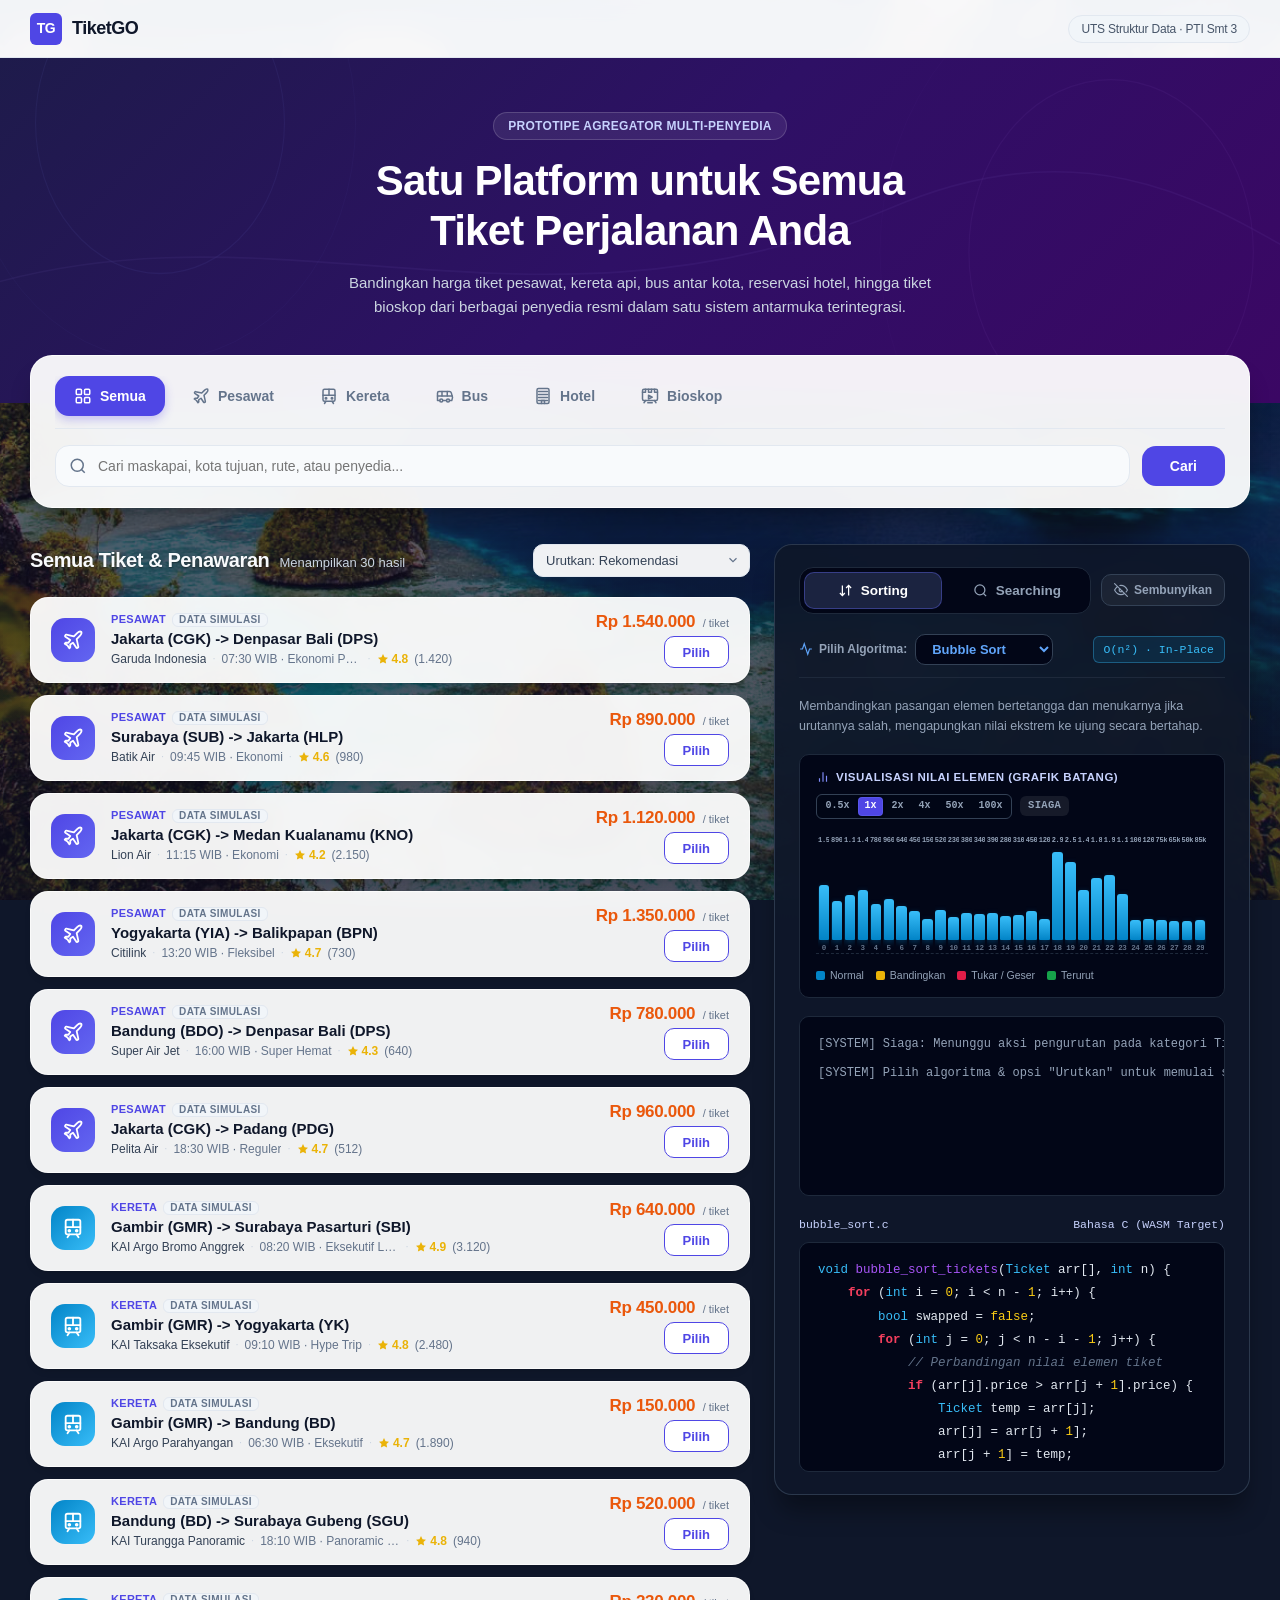
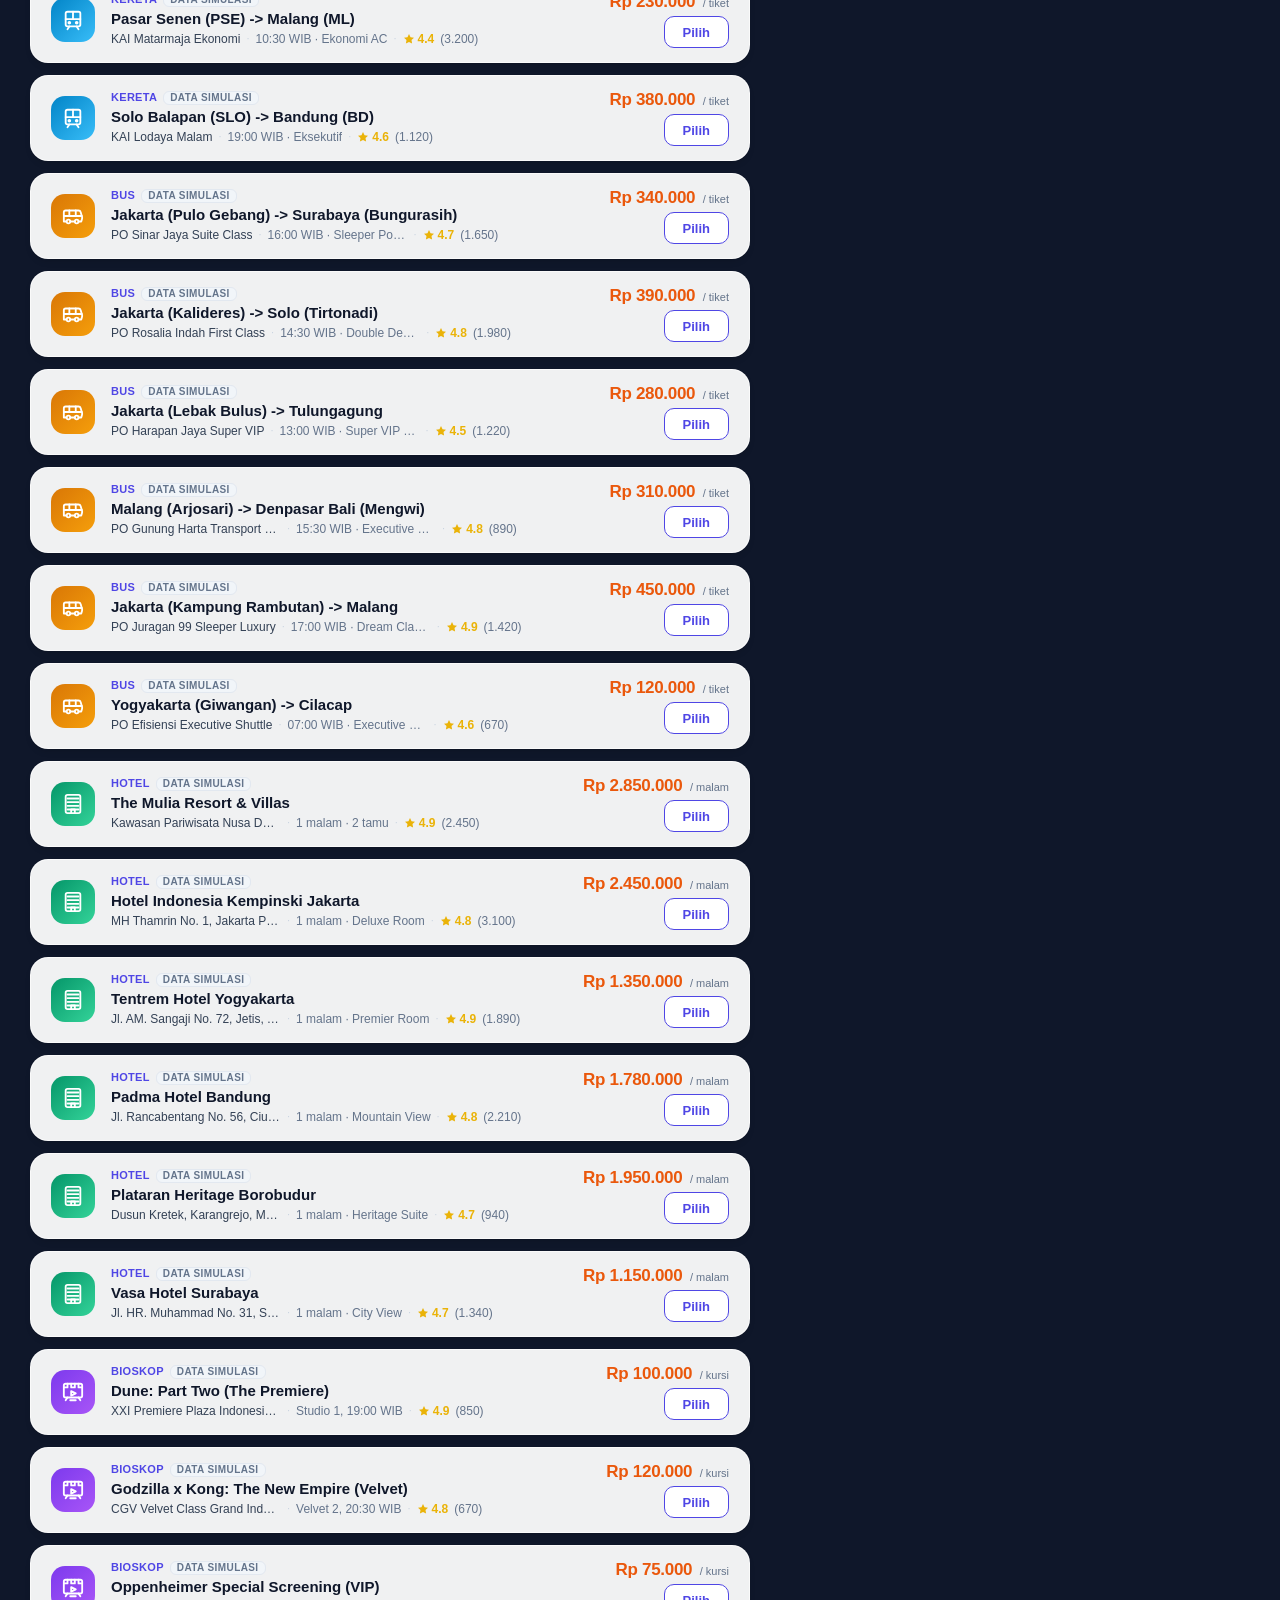
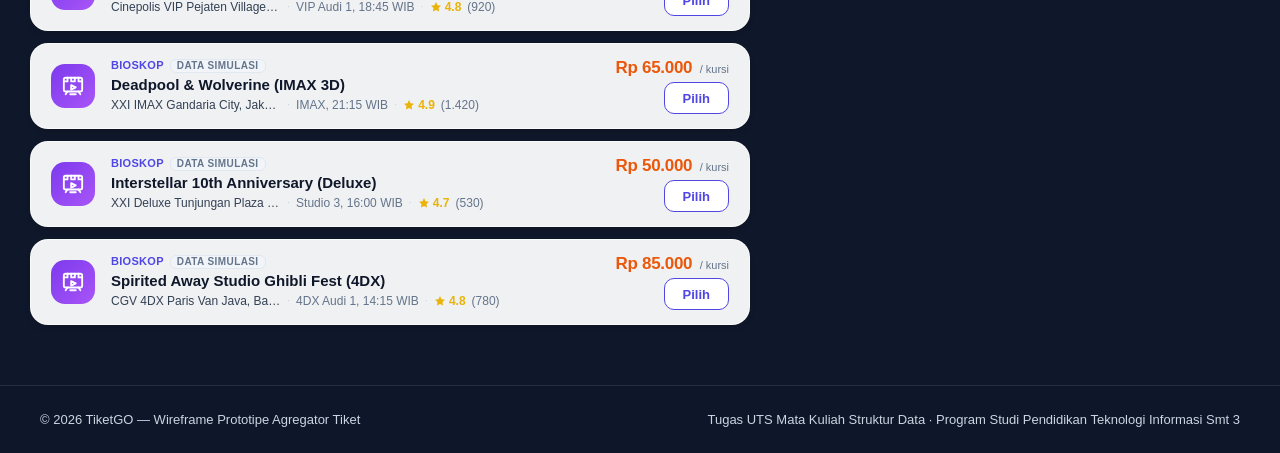
==== TiketGO_FINAL.html @ e66bf209 "TiketGO - UTS Struktur Data" ====
<!DOCTYPE html>
<html lang="id">
<head>
  <meta charset="UTF-8">
  <meta name="viewport" content="width=device-width, initial-scale=1.0">
  <title>TiketGO — Agregator Tiket & Visualisasi Algoritma</title>
  <meta name="description" content="Agregator tiket multi-penyedia (pesawat, kereta, bus, hotel, bioskop) dengan wireframe UI statis dan visualisasi algoritma sorting dan searching untuk UTS Struktur Data." />
  <meta property="og:title" content="TiketGO — Agregator Tiket & Visualisasi Algoritma" />
  <meta property="og:description" content="Agregator tiket multi-penyedia (pesawat, kereta, bus, hotel, bioskop) dengan wireframe UI statis dan visualisasi algoritma sorting dan searching untuk UTS Struktur Data." />
  <meta property="og:type" content="website" />
  <meta name="twitter:card" content="summary_large_image" />
  <style>
/* 
 * TiketGO — Wireframe UI Statis & Skeleton Proyek
 * UTS Struktur Data · PTI Smt 3
 */

:root {
  --primary-color: #4f46e5;
  --primary-hover: #4338ca;
  --primary-light: #eef2ff;
  --primary-subtle: #e0e7ff;
  --accent-price: #ea580c;
  --accent-price-hover: #c2410c;
  --dark-bg: #0f172a;
  --dark-card: #1e293b;
  --dark-tab-active: #1b2340;
  --text-main: #0f172a;
  --text-muted: #64748b;
  --text-light: #94a3b8;
  --bg-page: transparent;
  --card-bg: rgba(255, 255, 255, 0.94);
  --border-light: #e2e8f0;
  --border-subtle: #cbd5e1;
  --radius-sm: 6px;
  --radius-md: 10px;
  --radius-lg: 14px;
  --radius-xl: 18px;
  --radius-2xl: 22px;
  --shadow-sm: 0 1px 2px 0 rgba(0, 0, 0, 0.05);
  --shadow-card: 0 4px 6px -1px rgba(0, 0, 0, 0.07), 0 2px 4px -2px rgba(0, 0, 0, 0.05);
  --shadow-floating: 0 20px 25px -5px rgba(15, 23, 42, 0.12), 0 8px 10px -6px rgba(15, 23, 42, 0.08);
}

*, *::before, *::after {
  box-sizing: border-box;
  margin: 0;
  padding: 0;
}

body {
  font-family: -apple-system, BlinkMacSystemFont, "Segoe UI", Roboto, "Helvetica Neue", Arial, sans-serif;
  background-color: #0f172a;
  background-image: url('[data-uri]');
  background-size: cover;
  background-position: center center;
  background-attachment: fixed;
  background-repeat: no-repeat;
  color: var(--text-main);
  line-height: 1.5;
  -webkit-font-smoothing: antialiased;
  min-height: 100vh;
  position: relative;
}

/* =========================================
   LAPISAN OVERLAY GELAP TRANSARAN
   ========================================= */
.tgo-bg-overlay {
  position: fixed;
  inset: 0;
  z-index: 0;
  background: linear-gradient(180deg, rgba(15, 15, 35, 0.55), rgba(15, 15, 35, 0.75));
  pointer-events: none;
}

main {
  position: relative;
  z-index: 1;
}

/* =========================================
   1. NAVBAR TIPIS
   ========================================= */
.navbar {
  background-color: rgba(255, 255, 255, 0.95);
  backdrop-filter: blur(12px);
  border-bottom: 1px solid var(--border-light);
  position: sticky;
  top: 0;
  z-index: 50;
  height: 58px;
}

.navbar-container {
  max-width: 1260px;
  margin: 0 auto;
  padding: 0 20px;
  height: 100%;
  display: flex;
  align-items: center;
  justify-content: space-between;
}

.brand-link {
  display: flex;
  align-items: center;
  gap: 10px;
  text-decoration: none;
  color: var(--text-main);
}

.brand-logo {
  width: 32px;
  height: 32px;
  background: var(--primary-color);
  color: #ffffff;
  font-weight: 700;
  font-size: 14px;
  display: flex;
  align-items: center;
  justify-content: center;
  border-radius: var(--radius-sm);
  letter-spacing: -0.5px;
}

.brand-name {
  font-size: 18px;
  font-weight: 700;
  letter-spacing: -0.5px;
  color: #0f172a;
}

.nav-badge {
  font-size: 12px;
  font-weight: 500;
  color: #475569;
  background-color: #f1f5f9;
  border: 1px solid var(--border-light);
  padding: 4px 12px;
  border-radius: 9999px;
  letter-spacing: -0.2px;
}

/* =========================================
   2. HERO SECTION
   ========================================= */
.hero {
  position: relative;
  background: linear-gradient(135deg, #1e1b4b 0%, #2e1065 50%, #3b0764 100%);
  color: #ffffff;
  padding: 54px 20px 84px 20px;
  overflow: hidden;
  text-align: center;
}

.hero-decorations {
  position: absolute;
  top: 0;
  left: 0;
  width: 100%;
  height: 100%;
  pointer-events: none;
  opacity: 0.18;
}

.hero-content {
  position: relative;
  max-width: 820px;
  margin: 0 auto;
  z-index: 2;
}

.hero-pill-badge {
  display: inline-flex;
  align-items: center;
  gap: 6px;
  font-size: 12px;
  font-weight: 600;
  letter-spacing: 0.3px;
  color: #c7d2fe;
  background-color: rgba(255, 255, 255, 0.08);
  border: 1px solid rgba(255, 255, 255, 0.16);
  padding: 4px 14px;
  border-radius: 9999px;
  margin-bottom: 16px;
  text-transform: uppercase;
}

.hero-title {
  font-size: clamp(28px, 4.2vw, 42px);
  font-weight: 800;
  line-height: 1.2;
  letter-spacing: -0.8px;
  margin-bottom: 14px;
  text-wrap: balance;
}

.hero-subtitle {
  font-size: 15px;
  color: #cbd5e1;
  max-width: 620px;
  margin: 0 auto;
  line-height: 1.6;
}

/* =========================================
   3. KARTU PENCARIAN MELAYANG
   ========================================= */
.floating-search-wrapper {
  max-width: 1260px;
  margin: -48px auto 0 auto;
  padding: 0 20px;
  position: relative;
  z-index: 20;
}

.floating-search-card {
  background: var(--card-bg);
  backdrop-filter: blur(12px);
  -webkit-backdrop-filter: blur(12px);
  border: 1px solid rgba(255, 255, 255, 0.8);
  border-radius: var(--radius-2xl);
  box-shadow: 0 20px 25px -5px rgba(0, 0, 0, 0.25), 0 8px 10px -6px rgba(0, 0, 0, 0.15);
  padding: 20px 24px;
}

/* Tabs Kategori */
.category-tabs {
  display: flex;
  align-items: center;
  gap: 8px;
  overflow-x: auto;
  padding-bottom: 12px;
  border-bottom: 1px solid var(--border-light);
  scrollbar-width: thin;
}

.category-tab {
  display: inline-flex;
  align-items: center;
  gap: 8px;
  padding: 10px 18px;
  background: transparent;
  border: 1px solid transparent;
  border-radius: var(--radius-lg);
  font-size: 14px;
  font-weight: 600;
  color: var(--text-muted);
  cursor: pointer;
  transition: all 0.18s ease;
  white-space: nowrap;
  flex-shrink: 0;
}

.category-tab svg {
  width: 18px;
  height: 18px;
  stroke-width: 2;
  transition: stroke 0.18s ease;
}

.category-tab:hover {
  background-color: #f1f5f9;
  color: var(--text-main);
}

.category-tab.active {
  background-color: var(--primary-color);
  color: #ffffff;
  box-shadow: 0 4px 10px rgba(79, 70, 229, 0.28);
}

.category-tab.active svg {
  stroke: #ffffff;
}

/* Search Bar Input */
.search-form {
  display: flex;
  align-items: center;
  gap: 12px;
  margin-top: 16px;
}

.search-input-box {
  position: relative;
  flex: 1;
  display: flex;
  align-items: center;
}

.search-icon {
  position: absolute;
  left: 14px;
  width: 18px;
  height: 18px;
  color: var(--text-muted);
  pointer-events: none;
}

.search-input {
  width: 100%;
  padding: 12px 16px 12px 42px;
  font-size: 14px;
  border: 1px solid var(--border-light);
  border-radius: var(--radius-lg);
  background-color: #f8fafc;
  color: var(--text-main);
  transition: all 0.18s ease;
  font-family: inherit;
}

.search-input:focus {
  outline: none;
  background-color: #ffffff;
  border-color: var(--primary-color);
  box-shadow: 0 0 0 3px rgba(79, 70, 229, 0.12);
}

.btn-search {
  display: inline-flex;
  align-items: center;
  justify-content: center;
  gap: 8px;
  padding: 12px 28px;
  background-color: var(--primary-color);
  color: #ffffff;
  border: none;
  border-radius: var(--radius-lg);
  font-size: 14px;
  font-weight: 600;
  cursor: pointer;
  transition: background-color 0.18s ease, transform 0.1s ease;
  flex-shrink: 0;
  font-family: inherit;
}

.btn-search:hover {
  background-color: var(--primary-hover);
}

.btn-search:active {
  transform: translateY(1px);
}

/* Dropdown Saran Autocomplete */
.search-suggestions {
  position: absolute;
  top: calc(100% + 6px);
  left: 0;
  right: 0;
  background-color: #ffffff;
  border: 1px solid var(--border-light);
  border-radius: var(--radius-lg);
  box-shadow: 0 10px 25px -5px rgba(15, 23, 42, 0.15), 0 8px 10px -6px rgba(15, 23, 42, 0.08);
  z-index: 100;
  max-height: 280px;
  overflow-y: auto;
  overflow-x: hidden;
  padding: 6px;
  display: flex;
  flex-direction: column;
  gap: 2px;
}

.suggestion-item {
  display: flex;
  align-items: center;
  justify-content: space-between;
  gap: 10px;
  padding: 9px 12px;
  border-radius: var(--radius-md);
  font-size: 13.5px;
  color: var(--text-main);
  cursor: pointer;
  transition: background-color 0.15s ease;
  user-select: none;
}

.suggestion-item:hover,
.suggestion-item.active {
  background-color: #f1f5f9;
  color: var(--primary-color);
}

.suggestion-left {
  display: flex;
  align-items: center;
  gap: 8px;
  min-width: 0;
  flex: 1;
}

.suggestion-icon {
  width: 14px;
  height: 14px;
  color: var(--text-muted);
  flex-shrink: 0;
}

.suggestion-text {
  white-space: nowrap;
  overflow: hidden;
  text-overflow: ellipsis;
  font-weight: 500;
}

.suggestion-highlight {
  color: var(--primary-color);
  font-weight: 700;
}

.suggestion-tag {
  font-size: 10.5px;
  font-weight: 600;
  color: #64748b;
  background-color: #f8fafc;
  border: 1px solid var(--border-light);
  padding: 2px 7px;
  border-radius: 9999px;
  letter-spacing: 0.2px;
  flex-shrink: 0;
  text-transform: capitalize;
}

/* =========================================
   4. KONTEN UTAMA — GRID 2 KOLOM (60% / 40%)
   ========================================= */
.main-layout {
  max-width: 1260px;
  margin: 36px auto 60px auto;
  padding: 0 20px;
}

.content-grid {
  display: grid;
  grid-template-columns: calc(60% - 12px) calc(40% - 12px);
  gap: 24px;
  align-items: start;
  transition: all 0.25s cubic-bezier(0.16, 1, 0.3, 1);
  width: 100%;
}

.content-grid.visualizer-hidden {
  grid-template-columns: 100% !important;
}

.tickets-section {
  min-width: 0;
}

.algo-aside {
  transition: opacity 0.2s ease;
  min-width: 0;
}

.algo-aside.hidden {
  display: none !important;
}

/* -----------------------------------------
   KOLOM KIRI: DAFTAR TIKET
   ----------------------------------------- */
.tickets-section {
  display: flex;
  flex-direction: column;
  gap: 16px;
  min-width: 0;
}

.section-header {
  display: flex;
  align-items: center;
  justify-content: space-between;
  flex-wrap: wrap;
  gap: 12px;
  padding-bottom: 4px;
}

.section-title-wrap {
  display: flex;
  align-items: baseline;
  gap: 10px;
}

.section-title {
  font-size: 20px;
  font-weight: 700;
  color: #f8fafc;
  letter-spacing: -0.4px;
  text-shadow: 0 1px 2px rgba(0, 0, 0, 0.4);
}

.section-counter {
  font-size: 13px;
  color: #cbd5e1;
}

.section-header-actions {
  display: flex;
  align-items: center;
  gap: 10px;
}

.btn-show-visualizer {
  display: inline-flex;
  align-items: center;
  gap: 7px;
  padding: 8px 14px;
  background-color: rgba(255, 255, 255, 0.94);
  backdrop-filter: blur(8px);
  -webkit-backdrop-filter: blur(8px);
  border: 1px solid var(--border-light);
  border-radius: var(--radius-md);
  color: var(--primary-color);
  font-size: 13px;
  font-weight: 600;
  cursor: pointer;
  transition: all 0.18s ease;
  font-family: inherit;
  box-shadow: var(--shadow-sm);
  white-space: nowrap;
}

.btn-show-visualizer svg {
  width: 15px;
  height: 15px;
}

.btn-show-visualizer:hover {
  background-color: #ffffff;
  border-color: var(--primary-color);
}

/* Sort Dropdown Selector */
.sort-control {
  position: relative;
  display: inline-block;
}

.sort-select {
  appearance: none;
  -webkit-appearance: none;
  background-color: rgba(255, 255, 255, 0.94);
  backdrop-filter: blur(8px);
  -webkit-backdrop-filter: blur(8px);
  border: 1px solid var(--border-light);
  border-radius: var(--radius-md);
  padding: 8px 32px 8px 12px;
  font-size: 13px;
  font-weight: 500;
  color: #334155;
  cursor: pointer;
  font-family: inherit;
  transition: border-color 0.18s ease;
}

.sort-select:focus {
  outline: none;
  border-color: var(--primary-color);
}

.sort-arrow {
  position: absolute;
  right: 10px;
  top: 50%;
  transform: translateY(-50%);
  pointer-events: none;
  width: 14px;
  height: 14px;
  color: var(--text-muted);
}

/* Daftar Tiket Vertikal (Ketinggian Seragam Antar Kategori) */
.ticket-list {
  display: flex;
  flex-direction: column;
  gap: 12px;
}

.ticket-card {
  background-color: var(--card-bg);
  backdrop-filter: blur(8px);
  -webkit-backdrop-filter: blur(8px);
  border: 1px solid rgba(255, 255, 255, 0.7);
  border-radius: var(--radius-xl);
  padding: 14px 20px;
  display: flex;
  align-items: center;
  justify-content: space-between;
  gap: 16px;
  min-height: 86px;
  height: 86px;
  box-sizing: border-box;
  transition: all 0.2s cubic-bezier(0.16, 1, 0.3, 1);
  box-shadow: 0 4px 6px -1px rgba(0, 0, 0, 0.1), 0 2px 4px -2px rgba(0, 0, 0, 0.06);
}

.ticket-card:hover {
  background-color: rgba(255, 255, 255, 0.98);
  border-color: #cbd5e1;
  box-shadow: 0 10px 15px -3px rgba(0, 0, 0, 0.16), 0 4px 6px -4px rgba(0, 0, 0, 0.08);
  transform: translateY(-1px);
}

.ticket-left {
  display: flex;
  align-items: center;
  gap: 16px;
  flex: 1;
  min-width: 0;
}

/* Chip Ikon Gradasi */
.ticket-icon-chip {
  width: 44px;
  height: 44px;
  border-radius: var(--radius-lg);
  display: flex;
  align-items: center;
  justify-content: center;
  flex-shrink: 0;
  color: #ffffff;
}

.chip-semua {
  background: linear-gradient(135deg, #4f46e5, #7c3aed);
}
.chip-pesawat {
  background: linear-gradient(135deg, #4f46e5, #6366f1);
}
.chip-kereta {
  background: linear-gradient(135deg, #0284c7, #38bdf8);
}
.chip-bus {
  background: linear-gradient(135deg, #d97706, #f59e0b);
}
.chip-hotel {
  background: linear-gradient(135deg, #059669, #34d399);
}
.chip-bioskop {
  background: linear-gradient(135deg, #7c3aed, #a855f7);
}

.ticket-icon-chip svg {
  width: 22px;
  height: 22px;
  stroke: #ffffff;
}

.ticket-info {
  display: flex;
  flex-direction: column;
  justify-content: center;
  gap: 3px;
  min-width: 0;
  flex: 1;
}

.ticket-badges {
  display: flex;
  align-items: center;
  gap: 6px;
  line-height: 1;
}

.badge-cat {
  font-size: 11px;
  font-weight: 600;
  text-transform: uppercase;
  color: var(--primary-color);
  letter-spacing: 0.3px;
}

.badge-simulasi {
  font-size: 10px;
  font-weight: 600;
  background-color: #f1f5f9;
  color: #64748b;
  border: 1px solid var(--border-light);
  padding: 1px 6px;
  border-radius: var(--radius-sm);
  letter-spacing: 0.4px;
}

.ticket-title {
  font-size: 15px;
  font-weight: 700;
  color: #0f172a;
  white-space: nowrap;
  overflow: hidden;
  text-overflow: ellipsis;
  line-height: 1.25;
}

.ticket-meta {
  display: flex;
  align-items: center;
  gap: 6px;
  font-size: 12px;
  color: var(--text-muted);
  white-space: nowrap;
  overflow: hidden;
  text-overflow: ellipsis;
  line-height: 1.25;
}

.ticket-provider-name {
  font-weight: 500;
  color: #334155;
  white-space: nowrap;
  overflow: hidden;
  text-overflow: ellipsis;
  max-width: 170px;
}

.ticket-extra-info {
  color: #64748b;
  white-space: nowrap;
  overflow: hidden;
  text-overflow: ellipsis;
  max-width: 140px;
}

.meta-separator {
  color: #cbd5e1;
  font-size: 11px;
  user-select: none;
}

.rating-badge {
  display: inline-flex;
  align-items: center;
  gap: 3px;
  color: #eab308;
  font-weight: 600;
}

.rating-badge svg {
  width: 12px;
  height: 12px;
  fill: #eab308;
}

.ticket-right {
  display: flex;
  flex-direction: column;
  align-items: flex-end;
  justify-content: center;
  gap: 5px;
  flex-shrink: 0;
  min-width: 135px;
}

.ticket-price-wrap {
  text-align: right;
  line-height: 1.15;
}

.ticket-price {
  font-size: 17px;
  font-weight: 800;
  color: var(--accent-price);
  letter-spacing: -0.3px;
  font-variant-numeric: tabular-nums;
}

.ticket-unit {
  font-size: 11px;
  color: var(--text-muted);
  margin-left: 3px;
}

.btn-select {
  padding: 6px 18px;
  background-color: #ffffff;
  color: var(--primary-color);
  border: 1.5px solid var(--primary-color);
  border-radius: var(--radius-md);
  font-size: 13px;
  font-weight: 600;
  cursor: pointer;
  transition: all 0.15s ease;
  font-family: inherit;
  height: 32px;
  display: inline-flex;
  align-items: center;
  justify-content: center;
  white-space: nowrap;
}

.btn-select:hover {
  background-color: var(--primary-color);
  color: #ffffff;
}

/* Empty State */
.empty-state {
  background: rgba(255, 255, 255, 0.94);
  backdrop-filter: blur(8px);
  -webkit-backdrop-filter: blur(8px);
  border: 1px dashed var(--border-subtle);
  border-radius: var(--radius-xl);
  padding: 42px 20px;
  text-align: center;
  color: var(--text-muted);
}

.empty-state-icon {
  width: 40px;
  height: 40px;
  margin: 0 auto 12px auto;
  color: #94a3b8;
}

.empty-state-text {
  font-size: 14px;
  margin-bottom: 12px;
}

.btn-reset-filter {
  padding: 6px 16px;
  background-color: var(--primary-light);
  color: var(--primary-color);
  border: none;
  border-radius: var(--radius-md);
  font-size: 13px;
  font-weight: 600;
  cursor: pointer;
}

/* -----------------------------------------
   KOLOM KANAN: VISUALISASI ALGORITMA (45%)
   ----------------------------------------- */
.algo-card {
  background-color: rgba(15, 23, 42, 0.92);
  backdrop-filter: blur(12px);
  -webkit-backdrop-filter: blur(12px);
  border: 1px solid rgba(51, 65, 85, 0.8);
  border-radius: var(--radius-xl);
  padding: 22px 24px;
  color: #f8fafc;
  box-shadow: 0 20px 25px -5px rgba(0, 0, 0, 0.35);
  position: sticky;
  top: 76px;
}

/* Top Bar: Tabs + Tombol Sembunyikan */
.algo-top-bar {
  display: flex;
  align-items: center;
  gap: 10px;
  margin-bottom: 20px;
}

.algo-tabs {
  flex: 1;
  display: flex;
  gap: 6px;
  background-color: #020617;
  padding: 4px;
  border-radius: var(--radius-lg);
  border: 1px solid #1e293b;
  margin-bottom: 0;
}

.btn-hide-visualizer {
  display: inline-flex;
  align-items: center;
  gap: 6px;
  padding: 8px 12px;
  background: rgba(255, 255, 255, 0.05);
  border: 1px solid #334155;
  border-radius: var(--radius-md);
  color: #94a3b8;
  font-size: 12px;
  font-weight: 600;
  cursor: pointer;
  transition: all 0.18s ease;
  font-family: inherit;
  white-space: nowrap;
  flex-shrink: 0;
}

.btn-hide-visualizer svg {
  width: 14px;
  height: 14px;
}

.btn-hide-visualizer:hover {
  background: rgba(255, 255, 255, 0.1);
  color: #f8fafc;
  border-color: #475569;
}

.algo-tab {
  flex: 1;
  padding: 10px 14px;
  background: transparent;
  border: 1px solid transparent;
  border-radius: var(--radius-md);
  color: #94a3b8;
  font-size: 13.5px;
  font-weight: 600;
  cursor: pointer;
  transition: all 0.18s ease;
  font-family: inherit;
  display: inline-flex;
  align-items: center;
  justify-content: center;
  gap: 8px;
}

.algo-tab svg {
  width: 15px;
  height: 15px;
}

.algo-tab:hover {
  color: #f8fafc;
}

.algo-tab.active {
  background-color: var(--dark-tab-active);
  color: #ffffff;
  border-color: rgba(99, 102, 241, 0.4);
}

/* Panel Content Container */
.algo-panel {
  display: none;
  flex-direction: column;
  gap: 18px;
}

.algo-panel.active {
  display: flex;
}

.algo-meta-header {
  display: flex;
  align-items: center;
  justify-content: space-between;
  flex-wrap: wrap;
  gap: 10px;
  padding-bottom: 12px;
  border-bottom: 1px solid #1e293b;
  min-height: 42px;
}

.algo-select-group {
  display: inline-flex;
  align-items: center;
  gap: 8px;
  flex-wrap: wrap;
}

.algo-select-label {
  font-size: 12px;
  font-weight: 600;
  color: #94a3b8;
  display: inline-flex;
  align-items: center;
  gap: 6px;
  user-select: none;
}

.algo-select-label svg {
  color: #60a5fa;
}

.algo-select {
  background-color: #020617;
  color: #60a5fa;
  border: 1.5px solid #334155;
  border-radius: var(--radius-md);
  padding: 6px 12px;
  font-size: 13px;
  font-weight: 700;
  font-family: inherit;
  cursor: pointer;
  transition: all 0.18s ease;
  outline: none;
}

.algo-select:hover {
  border-color: #60a5fa;
  background-color: #0f172a;
}

.algo-select:focus {
  border-color: #60a5fa;
  box-shadow: 0 0 0 3px rgba(96, 165, 250, 0.25);
}

.algo-name-badge {
  display: inline-flex;
  align-items: center;
  gap: 8px;
  font-size: 14.5px;
  font-weight: 700;
  color: #60a5fa;
  white-space: nowrap;
}

.algo-complexity {
  font-size: 11.5px;
  font-family: ui-monospace, SFMono-Regular, Menlo, Monaco, Consolas, "Liberation Mono", monospace;
  color: #38bdf8;
  background: rgba(14, 165, 233, 0.12);
  padding: 4px 10px;
  border-radius: var(--radius-sm);
  border: 1px solid rgba(56, 189, 248, 0.35);
  white-space: nowrap;
}

.algo-desc {
  font-size: 12.5px;
  color: #94a3b8;
  line-height: 1.6;
  min-height: 38px;
}

/* ============================================================================
   KOTAK VISUALISASI GRAFIK BATANG DINAMIS
   ============================================================================ */
.algo-chart-card {
  background-color: #020617;
  border: 1px solid #1e293b;
  border-radius: var(--radius-md);
  padding: 14px 16px;
  display: flex;
  flex-direction: column;
  gap: 10px;
  position: relative;
  overflow: hidden;
}

.chart-header {
  display: flex;
  align-items: center;
  justify-content: space-between;
  gap: 8px;
  flex-wrap: wrap;
}

.chart-title-wrap {
  display: inline-flex;
  align-items: center;
  gap: 6px;
  font-size: 11.5px;
  font-weight: 700;
  color: #c7d2fe;
  text-transform: uppercase;
  letter-spacing: 0.5px;
}

.chart-title-wrap svg {
  color: #818cf8;
}

.chart-header-actions {
  display: inline-flex;
  align-items: center;
  gap: 8px;
  flex-shrink: 0;
}

/* Kontrol Kecepatan Animasi (0.5x, 1x, 2x, 4x, 50x, 100x) */
.speed-control-group {
  display: inline-flex;
  align-items: center;
  flex-wrap: nowrap;
  gap: 2px;
  background: rgba(2, 6, 23, 0.85);
  border: 1px solid #334155;
  border-radius: var(--radius-sm);
  padding: 2px;
}

.btn-speed {
  background: transparent;
  border: 1px solid transparent;
  border-radius: 4px;
  color: #94a3b8;
  font-size: 10px;
  font-weight: 700;
  font-family: ui-monospace, SFMono-Regular, Menlo, Monaco, Consolas, monospace;
  padding: 2px 5.5px;
  cursor: pointer;
  line-height: 1.25;
  transition: all 0.15s ease;
  user-select: none;
}

.btn-speed:hover {
  color: #f8fafc;
  background: rgba(255, 255, 255, 0.08);
}

.btn-speed.active {
  background: var(--primary-color);
  color: #ffffff;
  border-color: rgba(99, 102, 241, 0.5);
  box-shadow: 0 1px 3px rgba(0, 0, 0, 0.35);
}

.chart-status-badge {
  font-size: 10.5px;
  font-weight: 700;
  padding: 2px 8px;
  border-radius: var(--radius-sm);
  background: rgba(255, 255, 255, 0.08);
  color: #94a3b8;
  letter-spacing: 0.3px;
  text-transform: uppercase;
  font-family: ui-monospace, monospace;
}

.chart-status-badge.active {
  background: rgba(245, 158, 11, 0.2);
  color: #facc15;
  border: 1px solid rgba(245, 158, 11, 0.4);
}

.chart-status-badge.done {
  background: rgba(74, 222, 128, 0.2);
  color: #4ade80;
  border: 1px solid rgba(74, 222, 128, 0.4);
}

/* Container Grafik Batang: Bebas Scroll Horizontal, Pas 1 Layar */
.chart-bars-container {
  height: 125px;
  width: 100%;
  display: flex;
  align-items: flex-end;
  justify-content: stretch;
  gap: 3px;
  padding: 8px 2px 0 2px;
  border-bottom: 1px dashed #1e293b;
  overflow: hidden !important;
  overflow-x: hidden !important;
  overflow-y: hidden !important;
  box-sizing: border-box;
}

.chart-bar-item {
  flex: 1 1 0;
  min-width: 0 !important;
  width: 0;
  max-width: none;
  height: 100%;
  display: flex;
  flex-direction: column;
  align-items: center;
  justify-content: flex-end;
  gap: 3px;
  position: relative;
  overflow: hidden;
}

.chart-bar-val {
  font-size: 9px;
  font-weight: 700;
  color: #94a3b8;
  white-space: nowrap;
  font-variant-numeric: tabular-nums;
  font-family: ui-monospace, monospace;
  line-height: 1;
  text-align: center;
  max-width: 100%;
  overflow: hidden;
  text-overflow: clip;
  transition: color 0.18s ease;
}

.chart-bar-track {
  width: 100%;
  flex: 1;
  display: flex;
  align-items: flex-end;
  justify-content: center;
  min-width: 0;
}

.chart-bar-fill {
  width: 86%;
  min-width: 2px;
  min-height: 14px;
  border-radius: 3px 3px 1px 1px;
  background: linear-gradient(180deg, #38bdf8, #0284c7);
  box-shadow: 0 2px 6px rgba(2, 132, 199, 0.4);
  transition: height 0.22s cubic-bezier(0.4, 0, 0.2, 1),
              background 0.18s ease,
              box-shadow 0.18s ease,
              transform 0.18s ease,
              opacity 0.18s ease;
}

.chart-bar-idx {
  font-size: 9.5px;
  font-weight: 600;
  color: #64748b;
  font-family: ui-monospace, monospace;
  line-height: 1;
  margin-top: 2px;
  text-align: center;
  max-width: 100%;
  overflow: hidden;
  text-overflow: clip;
}

/* Kerapatan Otomatis saat Jumlah Data Banyak */
.chart-bars-container.dense-bars {
  gap: 2px;
}
.chart-bars-container.dense-bars .chart-bar-val {
  font-size: 8px;
}
.chart-bars-container.dense-bars .chart-bar-idx {
  font-size: 8px;
}

.chart-bars-container.ultra-dense-bars {
  gap: 1.5px;
}
.chart-bars-container.ultra-dense-bars .chart-bar-fill {
  width: 90%;
}
.chart-bars-container.ultra-dense-bars .chart-bar-val {
  font-size: 7px;
  letter-spacing: -0.3px;
}
.chart-bars-container.ultra-dense-bars .chart-bar-idx {
  font-size: 7.5px;
  letter-spacing: -0.3px;
}

/* Status Batang Animasi */
.chart-bar-fill.bar-default {
  background: linear-gradient(180deg, #38bdf8, #0284c7);
  box-shadow: 0 2px 6px rgba(2, 132, 199, 0.4);
}

.chart-bar-fill.bar-comparing,
.chart-bar-fill.bar-checking {
  background: linear-gradient(180deg, #fde047, #eab308) !important;
  box-shadow: 0 0 12px rgba(234, 179, 8, 0.8) !important;
  transform: translateY(-4px) scale(1.06);
}

.chart-bar-item:has(.bar-comparing) .chart-bar-val,
.chart-bar-item:has(.bar-checking) .chart-bar-val {
  color: #facc15;
}

.chart-bar-fill.bar-swapping {
  background: linear-gradient(180deg, #fb7185, #e11d48) !important;
  box-shadow: 0 0 14px rgba(225, 29, 72, 0.85) !important;
  transform: translateY(-5px) scale(1.08);
}

.chart-bar-item:has(.bar-swapping) .chart-bar-val {
  color: #f87171;
}

.chart-bar-fill.bar-pivot {
  background: linear-gradient(180deg, #c084fc, #7c3aed) !important;
  box-shadow: 0 0 12px rgba(124, 58, 237, 0.8) !important;
  transform: translateY(-4px) scale(1.06);
}

.chart-bar-item:has(.bar-pivot) .chart-bar-val {
  color: #c084fc;
}

.chart-bar-fill.bar-sorted,
.chart-bar-fill.bar-found {
  background: linear-gradient(180deg, #4ade80, #16a34a) !important;
  box-shadow: 0 0 12px rgba(34, 197, 94, 0.8) !important;
  transform: translateY(-2px);
}

.chart-bar-item:has(.bar-sorted) .chart-bar-val,
.chart-bar-item:has(.bar-found) .chart-bar-val {
  color: #4ade80;
}

.chart-bar-fill.bar-skipped,
.chart-bar-fill.bar-inactive {
  background: #334155 !important;
  box-shadow: none !important;
  opacity: 0.35 !important;
  transform: scale(0.95);
}

.chart-legend {
  display: flex;
  align-items: center;
  justify-content: flex-start;
  gap: 12px;
  flex-wrap: wrap;
  padding-top: 4px;
}

.legend-item {
  display: inline-flex;
  align-items: center;
  gap: 5px;
  font-size: 10.5px;
  color: #94a3b8;
  font-weight: 500;
}

.legend-color {
  width: 9px;
  height: 9px;
  border-radius: 2px;
  display: inline-block;
}

.legend-color.legend-default {
  background: #0284c7;
}

.legend-color.legend-compare {
  background: #eab308;
}

.legend-color.legend-swap {
  background: #e11d48;
}

.legend-color.legend-sorted {
  background: #16a34a;
}

.legend-color.legend-checking {
  background: #eab308;
}

.legend-color.legend-found {
  background: #16a34a;
}

.legend-color.legend-skipped {
  background: #475569;
}

/* Console Log Box (Tinggi Tetap & Non-Collapsible) */
.console-box {
  background-color: #020617;
  border: 1px solid #1e293b;
  border-radius: var(--radius-md);
  padding: 16px 18px;
  font-family: ui-monospace, SFMono-Regular, Menlo, Monaco, Consolas, "Liberation Mono", "Courier New", monospace;
  font-size: 12px;
  line-height: 1.95;
  height: 180px;
  flex-shrink: 0;
  overflow-y: auto;
  overflow-x: auto;
  scrollbar-width: thin;
  scrollbar-color: #334155 #020617;
  scroll-behavior: smooth;
}

.log-line {
  margin-bottom: 5px;
  white-space: nowrap;
  animation: logFadeIn 0.18s ease-out;
}

@keyframes logFadeIn {
  from { opacity: 0; transform: translateY(3px); }
  to { opacity: 1; transform: translateY(0); }
}

.log-system {
  color: #94a3b8;
}

.log-compare {
  color: #facc15;
}

.log-swap {
  color: #f87171;
}

.log-success {
  color: #4ade80;
  font-weight: 600;
}

.log-check {
  color: #38bdf8;
}

.log-found {
  color: #4ade80;
  font-weight: 600;
}

/* Code Snippet Box (Tinggi Tetap & Non-Collapsible) */
.code-container {
  display: flex;
  flex-direction: column;
  gap: 8px;
}

.code-header {
  display: flex;
  align-items: center;
  justify-content: space-between;
  flex-wrap: wrap;
  gap: 8px;
  font-size: 11.5px;
  color: #94a3b8;
  min-height: 20px;
}

.code-header span {
  font-family: ui-monospace, SFMono-Regular, Menlo, Monaco, Consolas, "Liberation Mono", monospace;
  color: #c7d2fe;
}

.code-box {
  background-color: #020617;
  border: 1px solid #1e293b;
  border-radius: var(--radius-md);
  padding: 16px 18px;
  font-family: ui-monospace, SFMono-Regular, Menlo, Monaco, Consolas, "Liberation Mono", "Courier New", monospace;
  font-size: 12.5px;
  line-height: 1.85;
  color: #e2e8f0;
  height: 230px;
  flex-shrink: 0;
  overflow-y: auto;
  overflow-x: auto;
  scrollbar-width: thin;
  scrollbar-color: #334155 #020617;
}

.code-box pre {
  margin: 0;
  font-family: inherit;
  white-space: pre !important;
  word-break: normal !important;
  word-wrap: normal !important;
}

.code-box code {
  font-family: inherit;
  white-space: pre !important;
  word-break: normal !important;
  word-wrap: normal !important;
}

/* Custom Scrollbar Rapi & Halus untuk console-box dan code-box */
.console-box::-webkit-scrollbar,
.code-box::-webkit-scrollbar {
  width: 6px;
  height: 6px;
}

.console-box::-webkit-scrollbar-track,
.code-box::-webkit-scrollbar-track {
  background: #020617;
  border-radius: 4px;
}

.console-box::-webkit-scrollbar-thumb,
.code-box::-webkit-scrollbar-thumb {
  background: #334155;
  border-radius: 4px;
}

.console-box::-webkit-scrollbar-thumb:hover,
.code-box::-webkit-scrollbar-thumb:hover {
  background: #475569;
}

.c-kw { color: #f43f5e; font-weight: 600; }
.c-type { color: #38bdf8; }
.c-fn { color: #a855f7; }
.c-comment { color: #64748b; font-style: italic; }
.c-op { color: #facc15; }
.c-str { color: #4ade80; }

/* =========================================
   FOOTER
   ========================================= */
.footer {
  margin-top: 60px;
  border-top: 1px solid rgba(255, 255, 255, 0.1);
  background-color: rgba(15, 23, 42, 0.85);
  backdrop-filter: blur(12px);
  -webkit-backdrop-filter: blur(12px);
  padding: 24px 20px;
  text-align: center;
  font-size: 13px;
  color: #cbd5e1;
  position: relative;
  z-index: 1;
}

.footer-inner {
  max-width: 1200px;
  margin: 0 auto;
  display: flex;
  align-items: center;
  justify-content: space-between;
  flex-wrap: wrap;
  gap: 12px;
}

/* =========================================
   RESPONSIVE DESIGN
   ========================================= */
@media (max-width: 520px) {
  .content-grid {
    grid-template-columns: 1fr;
  }
  
  .algo-card {
    position: static;
  }
  
  .floating-search-wrapper {
    margin-top: -36px;
  }
}

@media (max-width: 640px) {
  .hero-title {
    font-size: 24px;
  }
  
  .floating-search-card {
    padding: 16px;
  }
  
  .search-form {
    flex-direction: column;
    align-items: stretch;
  }
  
  .btn-search {
    width: 100%;
  }
  
  .ticket-card {
    flex-direction: column;
    align-items: flex-start;
  }
  
  .ticket-left {
    width: 100%;
  }
  
  .ticket-right {
    width: 100%;
    flex-direction: row;
    justify-content: space-between;
    align-items: center;
    padding-top: 12px;
    border-top: 1px solid #f1f5f9;
  }
  
  .ticket-price-wrap {
    text-align: left;
  }
  
  .footer-inner {
    flex-direction: column;
    text-align: center;
    justify-content: center;
  }
}

</style>
</head>
<body>
  <!-- Lapisan Overlay Gelap Transparan di Atas Background Gambar -->
  <div class="tgo-bg-overlay"></div>

  <!-- ========================================================
       1. NAVBAR TIPIS
       ======================================================== -->
  <header class="navbar">
    <div class="navbar-container">
      <a href="#" class="brand-link" aria-label="TiketGO Beranda">
        <span class="brand-logo">TG</span>
        <span class="brand-name">TiketGO</span>
      </a>
      <span class="nav-badge">UTS Struktur Data · PTI Smt 3</span>
    </div>
  </header>

  <main>
    <!-- ========================================================
         2. HERO SECTION
         ======================================================== -->
    <section class="hero" aria-labelledby="hero-title">
      <!-- Elemen Dekoratif SVG Samar -->
      <svg class="hero-decorations" xmlns="http://www.w3.org/2000/svg" viewBox="0 0 1440 320" preserveAspectRatio="none">
        <circle cx="180" cy="60" r="140" fill="none" stroke="#818cf8" stroke-width="1.2" opacity="0.4" />
        <circle cx="180" cy="60" r="220" fill="none" stroke="#818cf8" stroke-width="0.8" opacity="0.25" />
        <path d="M-50,220 C300,120 600,280 1000,140 C1250,50 1400,160 1500,200" fill="none" stroke="#a78bfa" stroke-width="1.5" opacity="0.35" />
        <circle cx="1250" cy="180" r="160" fill="none" stroke="#c084fc" stroke-width="1.2" opacity="0.3" />
        <circle cx="1250" cy="180" r="260" fill="none" stroke="#c084fc" stroke-width="0.8" opacity="0.15" />
      </svg>

      <div class="hero-content">
        <span class="hero-pill-badge">Prototipe Agregator Multi-Penyedia</span>
        <h1 id="hero-title" class="hero-title">Satu Platform untuk Semua Tiket Perjalanan Anda</h1>
        <p class="hero-subtitle">
          Bandingkan harga tiket pesawat, kereta api, bus antar kota, reservasi hotel, hingga tiket bioskop dari berbagai penyedia resmi dalam satu sistem antarmuka terintegrasi.
        </p>
      </div>
    </section>

    <!-- ========================================================
         3. KARTU PENCARIAN MELAYANG
         ======================================================== -->
    <section class="floating-search-wrapper" aria-label="Pencarian Tiket">
      <div class="floating-search-card">
        <!-- Baris Tab Kategori (Semua, Pesawat, Kereta, Bus, Hotel, Bioskop) -->
        <div class="category-tabs" role="tablist" aria-label="Kategori Tiket">
          <button type="button" class="category-tab active" role="tab" aria-selected="true" data-category="semua">
            <svg viewBox="0 0 24 24" fill="none" stroke="currentColor" stroke-width="2" stroke-linecap="round" stroke-linejoin="round">
              <rect width="7" height="7" x="3" y="3" rx="1.5" />
              <rect width="7" height="7" x="14" y="3" rx="1.5" />
              <rect width="7" height="7" x="14" y="14" rx="1.5" />
              <rect width="7" height="7" x="3" y="14" rx="1.5" />
            </svg>
            <span>Semua</span>
          </button>

          <button type="button" class="category-tab" role="tab" aria-selected="false" data-category="pesawat">
            <svg viewBox="0 0 24 24" fill="none" stroke="currentColor" stroke-linecap="round" stroke-linejoin="round">
              <path d="M17.8 19.2 16 11l3.5-3.5C21 6 21.5 4 21 3c-1-.5-3 0-4.5 1.5L13 8 4.8 6.2c-.5-.1-.9.1-1.1.5l-.3.5c-.2.5-.1 1 .3 1.3L9 12l-2 3H4l-1 1 3 2 2 3 1-1v-3l3-2 3.5 5.3c.3.4.8.5 1.3.3l.5-.3c.4-.2.6-.6.5-1.1z"/>
            </svg>
            <span>Pesawat</span>
          </button>
          
          <button type="button" class="category-tab" role="tab" aria-selected="false" data-category="kereta">
            <svg viewBox="0 0 24 24" fill="none" stroke="currentColor" stroke-linecap="round" stroke-linejoin="round">
              <rect width="16" height="16" x="4" y="3" rx="2"/>
              <path d="M4 11h16"/><path d="M12 3v8"/><path d="m8 19-2 3"/><path d="m18 22-2-3"/><circle cx="8" cy="15" r="1"/><circle cx="16" cy="15" r="1"/>
            </svg>
            <span>Kereta</span>
          </button>
          
          <button type="button" class="category-tab" role="tab" aria-selected="false" data-category="bus">
            <svg viewBox="0 0 24 24" fill="none" stroke="currentColor" stroke-linecap="round" stroke-linejoin="round">
              <path d="M8 6v6"/><path d="M15 6v6"/><path d="M2 12h19.6"/><path d="M18 18h3s.5-1.7.8-2.8c.1-.4.2-.8.2-1.2 0-.4-.1-.8-.2-1.2l-1.4-5C20.1 6.8 19.1 6 18 6H4a2 2 0 0 0-2 2v10h3"/><circle cx="7" cy="18" r="2"/><path d="M9 18h5"/><circle cx="16" cy="18" r="2"/>
            </svg>
            <span>Bus</span>
          </button>
          
          <button type="button" class="category-tab" role="tab" aria-selected="false" data-category="hotel">
            <svg viewBox="0 0 24 24" fill="none" stroke="currentColor" stroke-linecap="round" stroke-linejoin="round">
              <path d="M6 18h12"/><path d="M6 14h12"/><path d="M6 10h12"/><path d="M6 6h12"/><path d="M10 22v-4h4v4"/><rect width="16" height="20" x="4" y="2" rx="2"/>
            </svg>
            <span>Hotel</span>
          </button>
          
          <button type="button" class="category-tab" role="tab" aria-selected="false" data-category="bioskop">
            <svg viewBox="0 0 24 24" fill="none" stroke="currentColor" stroke-linecap="round" stroke-linejoin="round">
              <rect width="20" height="15" x="2" y="3" rx="2"/><polyline points="2 7 6 7 6 3"/><polyline points="10 3 10 7 14 7 14 3"/><polyline points="18 3 18 7 22 7"/><polygon points="10 11 15 13.5 10 16 10 11"/><path d="m4 21 2-3"/><path d="m20 21-2-3"/><path d="M9 21h6"/>
            </svg>
            <span>Bioskop</span>
          </button>
        </div>

        <!-- Input Pencarian + Tombol Cari -->
        <form class="search-form" id="search-form" action="#" method="GET">
          <div class="search-input-box">
            <svg class="search-icon" viewBox="0 0 24 24" fill="none" stroke="currentColor" stroke-width="2">
              <circle cx="11" cy="11" r="8"></circle>
              <line x1="21" y1="21" x2="16.65" y2="16.65"></line>
            </svg>
            <input 
              type="text" 
              id="search-input" 
              class="search-input" 
              placeholder="Cari maskapai, kota tujuan, rute, atau penyedia..." 
              autocomplete="off"
              aria-autocomplete="list"
              aria-controls="search-suggestions"
            >
            <!-- Dropdown Saran Autocomplete -->
            <div id="search-suggestions" class="search-suggestions" style="display: none;" role="listbox"></div>
          </div>
          <button type="submit" class="btn-search">
            <span>Cari</span>
          </button>
        </form>
      </div>
    </section>

    <!-- ========================================================
         4. KONTEN UTAMA — GRID 2 KOLOM (11fr / 9fr)
         ======================================================== -->
    <div class="main-layout">
      <div class="content-grid" id="main-content-grid">
        
        <!-- KOLOM KIRI: DAFTAR TIKET -->
        <section class="tickets-section" aria-labelledby="section-category-title">
          <div class="section-header">
            <div class="section-title-wrap">
              <h2 id="section-category-title" class="section-title">Semua Tiket & Penawaran</h2>
              <span id="tickets-count" class="section-counter">Menampilkan 30 hasil</span>
            </div>

            <!-- Kontrol Aksi: Tombol Tampilkan Visualisasi + Dropdown Urutkan -->
            <div class="section-header-actions">
              <button 
                type="button" 
                id="btn-show-visualizer" 
                class="btn-show-visualizer" 
                style="display: none;" 
                title="Tampilkan Panel Visualisasi Algoritma"
              >
                <svg viewBox="0 0 24 24" fill="none" stroke="currentColor" stroke-width="2" stroke-linecap="round" stroke-linejoin="round">
                  <path d="M1 12s4-8 11-8 11 8 11 8-4 8-11 8-11-8-11-8z"/>
                  <circle cx="12" cy="12" r="3"/>
                </svg>
                <span>Tampilkan Visualisasi</span>
              </button>

              <div class="sort-control">
                <select id="sort-select" class="sort-select" aria-label="Urutkan Hasil">
                  <option value="rekomendasi">Urutkan: Rekomendasi</option>
                  <option value="harga-asc">Termurah (Harga Terendah)</option>
                  <option value="harga-desc">Termahal (Harga Tertinggi)</option>
                  <option value="rating-desc">Rating Tertinggi</option>
                  <option value="alfabet-asc">Alfabet: A ke Z (Nama / Rute)</option>
                  <option value="alfabet-desc">Alfabet: Z ke A (Nama / Rute)</option>
                </select>
                <svg class="sort-arrow" viewBox="0 0 24 24" fill="none" stroke="currentColor" stroke-width="2">
                  <polyline points="6 9 12 15 18 9"></polyline>
                </svg>
              </div>
            </div>
          </div>

          <!-- Container Kartu Tiket Vertikal (Di-render Dinamis oleh JS) -->
          <div id="tickets-container" class="ticket-list" aria-live="polite">
            <!-- Isi dimuat melalui js/app.js -->
          </div>
        </section>

        <!-- KOLOM KANAN: VISUALISASI ALGORITMA (PANEL BERTAB) -->
        <aside class="algo-aside" id="algo-aside" aria-label="Visualisasi Algoritma Struktur Data">
          <div class="algo-card">
            
            <!-- Baris Top: Tab Sorting & Searching + Tombol Sembunyikan -->
            <div class="algo-top-bar">
              <div class="algo-tabs" role="tablist" aria-label="Pilih Mode Algoritma">
                <button 
                  type="button" 
                  id="tab-algo-sorting" 
                  class="algo-tab active" 
                  role="tab" 
                  aria-selected="true" 
                  aria-controls="panel-algo-sorting"
                >
                  <svg viewBox="0 0 24 24" fill="none" stroke="currentColor" stroke-width="2">
                    <path d="m3 16 4 4 4-4"/><path d="M7 20V4"/><path d="m21 8-4-4-4 4"/><path d="M17 4v16"/>
                  </svg>
                  <span>Sorting</span>
                </button>
                
                <button 
                  type="button" 
                  id="tab-algo-searching" 
                  class="algo-tab" 
                  role="tab" 
                  aria-selected="false" 
                  aria-controls="panel-algo-searching"
                >
                  <svg viewBox="0 0 24 24" fill="none" stroke="currentColor" stroke-width="2">
                    <circle cx="11" cy="11" r="8"/><path d="m21 21-4.3-4.3"/>
                  </svg>
                  <span>Searching</span>
                </button>
              </div>

              <!-- Tombol Sembunyikan Panel -->
              <button 
                type="button" 
                id="btn-hide-visualizer" 
                class="btn-hide-visualizer" 
                title="Sembunyikan Panel Visualisasi"
              >
                <svg viewBox="0 0 24 24" fill="none" stroke="currentColor" stroke-width="2" stroke-linecap="round" stroke-linejoin="round">
                  <path d="M17.94 17.94A10.07 10.07 0 0 1 12 20c-7 0-11-8-11-8a18.45 18.45 0 0 1 5.06-5.94M9.9 4.24A9.12 9.12 0 0 1 12 4c7 0 11 8 11 8a18.5 18.5 0 0 1-2.16 3.19m-6.72-1.07a3 3 0 1 1-4.24-4.24"/>
                  <line x1="1" y1="1" x2="23" y2="23"/>
                </svg>
                <span>Sembunyikan</span>
              </button>
            </div>

            <!-- ================= PANEL 1: SORTING ================= -->
            <div 
              id="panel-algo-sorting" 
              class="algo-panel active" 
              role="tabpanel" 
              aria-labelledby="tab-algo-sorting"
            >
              <div class="algo-meta-header">
                <div class="algo-select-group">
                  <label for="select-algo-sorting" class="algo-select-label">
                    <svg width="14" height="14" viewBox="0 0 24 24" fill="none" stroke="currentColor" stroke-width="2">
                      <polyline points="22 12 18 12 15 21 9 3 6 12 2 12"></polyline>
                    </svg>
                    Pilih Algoritma:
                  </label>
                  <select id="select-algo-sorting" class="algo-select" aria-label="Pilih Algoritma Sorting">
                    <option value="bubble" selected>Bubble Sort</option>
                    <option value="exchange">Exchange Sort</option>
                    <option value="selection">Selection Sort</option>
                    <option value="insertion">Insertion Sort</option>
                    <option value="shell">Shell Sort</option>
                    <option value="quick">Quick Sort</option>
                  </select>
                </div>
                <span class="algo-complexity" id="complexity-sorting">O(n²) · In-Place</span>
              </div>

              <p class="algo-desc" id="desc-sorting">
                Membandingkan pasangan elemen bertetangga dan menukarnya jika urutannya salah, mengapungkan nilai ekstrem ke ujung secara bertahap.
              </p>

              <!-- Kotak Visualisasi Grafik Batang Animasi -->
              <div class="algo-chart-card">
                <div class="chart-header">
                  <div class="chart-title-wrap">
                    <svg width="14" height="14" viewBox="0 0 24 24" fill="none" stroke="currentColor" stroke-width="2">
                      <line x1="18" y1="20" x2="18" y2="10"></line>
                      <line x1="12" y1="20" x2="12" y2="4"></line>
                      <line x1="6" y1="20" x2="6" y2="14"></line>
                    </svg>
                    <span>Visualisasi Nilai Elemen (Grafik Batang)</span>
                  </div>
                  <div class="chart-header-actions">
                    <div class="speed-control-group" aria-label="Kecepatan Animasi">
                      <button type="button" class="btn-speed" data-speed="0.5" title="Kecepatan Lambat (0.5x)">0.5x</button>
                      <button type="button" class="btn-speed active" data-speed="1" title="Kecepatan Normal (1x)">1x</button>
                      <button type="button" class="btn-speed" data-speed="2" title="Kecepatan Cepat (2x)">2x</button>
                      <button type="button" class="btn-speed" data-speed="4" title="Kecepatan Sangat Cepat (4x)">4x</button>
                      <button type="button" class="btn-speed" data-speed="50" title="Kecepatan Super Cepat (50x)">50x</button>
                      <button type="button" class="btn-speed" data-speed="100" title="Kecepatan Instan (100x)">100x</button>
                    </div>
                    <span class="chart-status-badge" id="chart-status-sorting">Siaga</span>
                  </div>
                </div>
                <div class="chart-bars-container" id="chart-bars-sorting" aria-label="Grafik Batang Animasi Sorting"></div>
                <div class="chart-legend">
                  <span class="legend-item"><span class="legend-color legend-default"></span> Normal</span>
                  <span class="legend-item"><span class="legend-color legend-compare"></span> Bandingkan</span>
                  <span class="legend-item"><span class="legend-color legend-swap"></span> Tukar / Geser</span>
                  <span class="legend-item"><span class="legend-color legend-sorted"></span> Terurut</span>
                </div>
              </div>

              <!-- Console Log Box Monospace -->
              <div class="console-box" id="console-sorting" aria-label="Console Log Operasi Sorting">
                <div class="log-line log-system">[SYSTEM] Siaga: Menunggu aksi pengurutan pada kategori Tiket Pesawat...</div>
                <div class="log-line log-system">[SYSTEM] Pilih algoritma &amp; opsi "Urutkan" untuk memulai simulasi.</div>
              </div>

              <!-- Cuplikan Kode C Referensi -->
              <div class="code-container">
                <div class="code-header" id="code-header-sorting">
                  <span id="code-filename-sorting">bubble_sort.c</span>
                  <span>Bahasa C (WASM Target)</span>
                </div>
                <div class="code-box" id="code-box-sorting">
<pre><code id="code-snippet-sorting"><span class="c-type">void</span> <span class="c-fn">bubble_sort_tickets</span>(<span class="c-type">Ticket</span> arr[], <span class="c-type">int</span> n) {
    <span class="c-kw">for</span> (<span class="c-type">int</span> i = <span class="c-op">0</span>; i &lt; n - <span class="c-op">1</span>; i++) {
        <span class="c-type">bool</span> swapped = <span class="c-op">false</span>;
        <span class="c-kw">for</span> (<span class="c-type">int</span> j = <span class="c-op">0</span>; j &lt; n - i - <span class="c-op">1</span>; j++) {
            <span class="c-comment">// Perbandingan nilai elemen tiket</span>
            <span class="c-kw">if</span> (arr[j].price &gt; arr[j + <span class="c-op">1</span>].price) {
                <span class="c-type">Ticket</span> temp = arr[j];
                arr[j] = arr[j + <span class="c-op">1</span>];
                arr[j + <span class="c-op">1</span>] = temp;
                swapped = <span class="c-op">true</span>;
            }
        }
        <span class="c-kw">if</span> (!swapped) <span class="c-kw">break</span>; <span class="c-comment">// Optimasi early exit</span>
    }
}</code></pre>
                </div>
              </div>
            </div>

            <!-- ================= PANEL 2: SEARCHING ================= -->
            <div 
              id="panel-algo-searching" 
              class="algo-panel" 
              role="tabpanel" 
              aria-labelledby="tab-algo-searching"
            >
              <div class="algo-meta-header">
                <div class="algo-select-group">
                  <label for="select-algo-searching" class="algo-select-label">
                    <svg width="14" height="14" viewBox="0 0 24 24" fill="none" stroke="currentColor" stroke-width="2">
                      <circle cx="11" cy="11" r="8"></circle>
                      <line x1="21" y1="21" x2="16.65" y2="16.65"></line>
                    </svg>
                    Pilih Metode:
                  </label>
                  <select id="select-algo-searching" class="algo-select" aria-label="Pilih Metode Searching">
                    <option value="linear" selected>Linear Search</option>
                    <option value="binary">Binary Search</option>
                  </select>
                </div>
                <span class="algo-complexity" id="complexity-searching">O(n) · Sequential</span>
              </div>

              <p class="algo-desc" id="desc-searching">
                Memeriksa setiap elemen data secara berurutan satu per satu dari indeks awal hingga akhir sampai kata kunci ditemukan.
              </p>

              <!-- Kotak Visualisasi Grafik Batang Animasi -->
              <div class="algo-chart-card" id="chart-visual-searching">
                <div class="chart-header">
                  <div class="chart-title-wrap">
                    <svg width="14" height="14" viewBox="0 0 24 24" fill="none" stroke="currentColor" stroke-width="2">
                      <circle cx="11" cy="11" r="8"></circle>
                      <line x1="21" y1="21" x2="16.65" y2="16.65"></line>
                    </svg>
                    <span>Visualisasi Penelusuran Elemen (Grafik Batang)</span>
                  </div>
                  <div class="chart-header-actions">
                    <div class="speed-control-group" aria-label="Kecepatan Animasi">
                      <button type="button" class="btn-speed" data-speed="0.5" title="Kecepatan Lambat (0.5x)">0.5x</button>
                      <button type="button" class="btn-speed active" data-speed="1" title="Kecepatan Normal (1x)">1x</button>
                      <button type="button" class="btn-speed" data-speed="2" title="Kecepatan Cepat (2x)">2x</button>
                      <button type="button" class="btn-speed" data-speed="4" title="Kecepatan Sangat Cepat (4x)">4x</button>
                      <button type="button" class="btn-speed" data-speed="50" title="Kecepatan Super Cepat (50x)">50x</button>
                      <button type="button" class="btn-speed" data-speed="100" title="Kecepatan Instan (100x)">100x</button>
                    </div>
                    <span class="chart-status-badge" id="chart-status-searching">Siaga</span>
                  </div>
                </div>
                <div class="chart-bars-container" id="chart-bars-searching" aria-label="Grafik Batang Animasi Searching"></div>
                <div class="chart-legend" id="legend-searching">
                  <span class="legend-item"><span class="legend-color legend-default"></span> Normal</span>
                  <span class="legend-item"><span class="legend-color legend-checking"></span> Diperiksa</span>
                  <span class="legend-item"><span class="legend-color legend-found"></span> Cocok / Ditemukan</span>
                </div>
              </div>

              <!-- Console Log Box Monospace -->
              <div class="console-box" id="console-searching" aria-label="Console Log Operasi Searching">
                <div class="log-line log-system">[SYSTEM] Siaga: Menunggu kata kunci pencarian...</div>
                <div class="log-line log-system">[SYSTEM] Masukkan kata kunci lalu klik 'Cari' untuk memulai simulasi.</div>
              </div>

              <!-- Cuplikan Kode C Referensi -->
              <div class="code-container">
                <div class="code-header" id="code-header-searching">
                  <span id="code-filename-searching">linear_search.c</span>
                  <span>Bahasa C (WASM Target)</span>
                </div>
                <div class="code-box" id="code-box-searching">
<pre><code id="code-snippet-searching"><span class="c-type">int</span> <span class="c-fn">linear_search_ticket</span>(<span class="c-type">Ticket</span> arr[], <span class="c-type">int</span> n, <span class="c-kw">const</span> <span class="c-type">char</span> *query) {
    <span class="c-kw">for</span> (<span class="c-type">int</span> i = <span class="c-op">0</span>; i &lt; n; i++) {
        <span class="c-comment">// Pencarian substring pada judul dan provider</span>
        <span class="c-kw">if</span> (<span class="c-fn">strstr</span>(arr[i].title, query) != <span class="c-kw">NULL</span> ||
            <span class="c-fn">strstr</span>(arr[i].provider, query) != <span class="c-kw">NULL</span>) {
            <span class="c-kw">return</span> i; <span class="c-comment">// Indeks elemen ditemukan</span>
        }
    }
    <span class="c-kw">return</span> -<span class="c-op">1</span>; <span class="c-comment">// Tidak ditemukan</span>
}</code></pre>
                </div>
              </div>
            </div>

          </div>
        </aside>

      </div>
    </div>
  </main>

  <!-- ========================================================
       FOOTER
       ======================================================== -->
  <footer class="footer">
    <div class="footer-inner">
      <span>&copy; 2026 TiketGO — Wireframe Prototipe Agregator Tiket</span>
      <span>Tugas UTS Mata Kuliah Struktur Data · Program Studi Pendidikan Teknologi Informasi Smt 3</span>
    </div>
  </footer>

  <!-- SCRIPT LOGIKA UTAMA (VANILLA JS + WASM) -->
  <script>
var Module=typeof Module!="undefined"?Module:{};var moduleOverrides=Object.assign({},Module);var arguments_=[];var thisProgram="./this.program";var quit_=(status,toThrow)=>{throw toThrow};var ENVIRONMENT_IS_WEB=typeof window=="object";var ENVIRONMENT_IS_WORKER=typeof importScripts=="function";var ENVIRONMENT_IS_NODE=typeof process=="object"&&typeof process.versions=="object"&&typeof process.versions.node=="string";var scriptDirectory="";function locateFile(path){if(Module["locateFile"]){return Module["locateFile"](path,scriptDirectory)}return scriptDirectory+path}var read_,readAsync,readBinary,setWindowTitle;function logExceptionOnExit(e){if(e instanceof ExitStatus)return;let toLog=e;err("exiting due to exception: "+toLog)}var fs;var nodePath;var requireNodeFS;if(ENVIRONMENT_IS_NODE){if(ENVIRONMENT_IS_WORKER){scriptDirectory=require("path").dirname(scriptDirectory)+"/"}else{scriptDirectory=__dirname+"/"}requireNodeFS=(()=>{if(!nodePath){fs=require("fs");nodePath=require("path")}});read_=function shell_read(filename,binary){var ret=tryParseAsDataURI(filename);if(ret){return binary?ret:ret.toString()}requireNodeFS();filename=nodePath["normalize"](filename);return fs.readFileSync(filename,binary?undefined:"utf8")};readBinary=(filename=>{var ret=read_(filename,true);if(!ret.buffer){ret=new Uint8Array(ret)}return ret});readAsync=((filename,onload,onerror)=>{var ret=tryParseAsDataURI(filename);if(ret){onload(ret)}requireNodeFS();filename=nodePath["normalize"](filename);fs.readFile(filename,function(err,data){if(err)onerror(err);else onload(data.buffer)})});if(process["argv"].length>1){thisProgram=process["argv"][1].replace(/\\/g,"/")}arguments_=process["argv"].slice(2);if(typeof module!="undefined"){module["exports"]=Module}process["on"]("uncaughtException",function(ex){if(!(ex instanceof ExitStatus)){throw ex}});process["on"]("unhandledRejection",function(reason){throw reason});quit_=((status,toThrow)=>{if(keepRuntimeAlive()){process["exitCode"]=status;throw toThrow}logExceptionOnExit(toThrow);process["exit"](status)});Module["inspect"]=function(){return"[Emscripten Module object]"}}else if(ENVIRONMENT_IS_WEB||ENVIRONMENT_IS_WORKER){if(ENVIRONMENT_IS_WORKER){scriptDirectory=self.location.href}else if(typeof document!="undefined"&&document.currentScript){scriptDirectory=document.currentScript.src}if(scriptDirectory.indexOf("blob:")!==0){scriptDirectory=scriptDirectory.substr(0,scriptDirectory.replace(/[?#].*/,"").lastIndexOf("/")+1)}else{scriptDirectory=""}{read_=(url=>{try{var xhr=new XMLHttpRequest;xhr.open("GET",url,false);xhr.send(null);return xhr.responseText}catch(err){var data=tryParseAsDataURI(url);if(data){return intArrayToString(data)}throw err}});if(ENVIRONMENT_IS_WORKER){readBinary=(url=>{try{var xhr=new XMLHttpRequest;xhr.open("GET",url,false);xhr.responseType="arraybuffer";xhr.send(null);return new Uint8Array(xhr.response)}catch(err){var data=tryParseAsDataURI(url);if(data){return data}throw err}})}readAsync=((url,onload,onerror)=>{var xhr=new XMLHttpRequest;xhr.open("GET",url,true);xhr.responseType="arraybuffer";xhr.onload=(()=>{if(xhr.status==200||xhr.status==0&&xhr.response){onload(xhr.response);return}var data=tryParseAsDataURI(url);if(data){onload(data.buffer);return}onerror()});xhr.onerror=onerror;xhr.send(null)})}setWindowTitle=(title=>document.title=title)}else{}var out=Module["print"]||console.log.bind(console);var err=Module["printErr"]||console.warn.bind(console);Object.assign(Module,moduleOverrides);moduleOverrides=null;if(Module["arguments"])arguments_=Module["arguments"];if(Module["thisProgram"])thisProgram=Module["thisProgram"];if(Module["quit"])quit_=Module["quit"];var wasmBinary;if(Module["wasmBinary"])wasmBinary=Module["wasmBinary"];var noExitRuntime=Module["noExitRuntime"]||true;if(typeof WebAssembly!="object"){abort("no native wasm support detected")}var wasmMemory;var ABORT=false;var EXITSTATUS;function assert(condition,text){if(!condition){abort(text)}}function getCFunc(ident){var func=Module["_"+ident];return func}function ccall(ident,returnType,argTypes,args,opts){var toC={"string":function(str){var ret=0;if(str!==null&&str!==undefined&&str!==0){var len=(str.length<<2)+1;ret=stackAlloc(len);stringToUTF8(str,ret,len)}return ret},"array":function(arr){var ret=stackAlloc(arr.length);writeArrayToMemory(arr,ret);return ret}};function convertReturnValue(ret){if(returnType==="string")return UTF8ToString(ret);if(returnType==="boolean")return Boolean(ret);return ret}var func=getCFunc(ident);var cArgs=[];var stack=0;if(args){for(var i=0;i<args.length;i++){var converter=toC[argTypes[i]];if(converter){if(stack===0)stack=stackSave();cArgs[i]=converter(args[i])}else{cArgs[i]=args[i]}}}var ret=func.apply(null,cArgs);function onDone(ret){if(stack!==0)stackRestore(stack);return convertReturnValue(ret)}ret=onDone(ret);return ret}function cwrap(ident,returnType,argTypes,opts){argTypes=argTypes||[];var numericArgs=argTypes.every(function(type){return type==="number"});var numericRet=returnType!=="string";if(numericRet&&numericArgs&&!opts){return getCFunc(ident)}return function(){return ccall(ident,returnType,argTypes,arguments,opts)}}var UTF8Decoder=typeof TextDecoder!="undefined"?new TextDecoder("utf8"):undefined;function UTF8ArrayToString(heap,idx,maxBytesToRead){var endIdx=idx+maxBytesToRead;var endPtr=idx;while(heap[endPtr]&&!(endPtr>=endIdx))++endPtr;if(endPtr-idx>16&&heap.subarray&&UTF8Decoder){return UTF8Decoder.decode(heap.subarray(idx,endPtr))}else{var str="";while(idx<endPtr){var u0=heap[idx++];if(!(u0&128)){str+=String.fromCharCode(u0);continue}var u1=heap[idx++]&63;if((u0&224)==192){str+=String.fromCharCode((u0&31)<<6|u1);continue}var u2=heap[idx++]&63;if((u0&240)==224){u0=(u0&15)<<12|u1<<6|u2}else{u0=(u0&7)<<18|u1<<12|u2<<6|heap[idx++]&63}if(u0<65536){str+=String.fromCharCode(u0)}else{var ch=u0-65536;str+=String.fromCharCode(55296|ch>>10,56320|ch&1023)}}}return str}function UTF8ToString(ptr,maxBytesToRead){return ptr?UTF8ArrayToString(HEAPU8,ptr,maxBytesToRead):""}function stringToUTF8Array(str,heap,outIdx,maxBytesToWrite){if(!(maxBytesToWrite>0))return 0;var startIdx=outIdx;var endIdx=outIdx+maxBytesToWrite-1;for(var i=0;i<str.length;++i){var u=str.charCodeAt(i);if(u>=55296&&u<=57343){var u1=str.charCodeAt(++i);u=65536+((u&1023)<<10)|u1&1023}if(u<=127){if(outIdx>=endIdx)break;heap[outIdx++]=u}else if(u<=2047){if(outIdx+1>=endIdx)break;heap[outIdx++]=192|u>>6;heap[outIdx++]=128|u&63}else if(u<=65535){if(outIdx+2>=endIdx)break;heap[outIdx++]=224|u>>12;heap[outIdx++]=128|u>>6&63;heap[outIdx++]=128|u&63}else{if(outIdx+3>=endIdx)break;heap[outIdx++]=240|u>>18;heap[outIdx++]=128|u>>12&63;heap[outIdx++]=128|u>>6&63;heap[outIdx++]=128|u&63}}heap[outIdx]=0;return outIdx-startIdx}function stringToUTF8(str,outPtr,maxBytesToWrite){return stringToUTF8Array(str,HEAPU8,outPtr,maxBytesToWrite)}function writeArrayToMemory(array,buffer){HEAP8.set(array,buffer)}var buffer,HEAP8,HEAPU8,HEAP16,HEAPU16,HEAP32,HEAPU32,HEAPF32,HEAPF64;function updateGlobalBufferAndViews(buf){buffer=buf;Module["HEAP8"]=HEAP8=new Int8Array(buf);Module["HEAP16"]=HEAP16=new Int16Array(buf);Module["HEAP32"]=HEAP32=new Int32Array(buf);Module["HEAPU8"]=HEAPU8=new Uint8Array(buf);Module["HEAPU16"]=HEAPU16=new Uint16Array(buf);Module["HEAPU32"]=HEAPU32=new Uint32Array(buf);Module["HEAPF32"]=HEAPF32=new Float32Array(buf);Module["HEAPF64"]=HEAPF64=new Float64Array(buf)}var INITIAL_MEMORY=Module["INITIAL_MEMORY"]||16777216;var wasmTable;var __ATPRERUN__=[];var __ATINIT__=[];var __ATPOSTRUN__=[];var runtimeInitialized=false;var runtimeKeepaliveCounter=0;function keepRuntimeAlive(){return noExitRuntime||runtimeKeepaliveCounter>0}function preRun(){if(Module["preRun"]){if(typeof Module["preRun"]=="function")Module["preRun"]=[Module["preRun"]];while(Module["preRun"].length){addOnPreRun(Module["preRun"].shift())}}callRuntimeCallbacks(__ATPRERUN__)}function initRuntime(){runtimeInitialized=true;callRuntimeCallbacks(__ATINIT__)}function postRun(){if(Module["postRun"]){if(typeof Module["postRun"]=="function")Module["postRun"]=[Module["postRun"]];while(Module["postRun"].length){addOnPostRun(Module["postRun"].shift())}}callRuntimeCallbacks(__ATPOSTRUN__)}function addOnPreRun(cb){__ATPRERUN__.unshift(cb)}function addOnInit(cb){__ATINIT__.unshift(cb)}function addOnPostRun(cb){__ATPOSTRUN__.unshift(cb)}var runDependencies=0;var runDependencyWatcher=null;var dependenciesFulfilled=null;function addRunDependency(id){runDependencies++;if(Module["monitorRunDependencies"]){Module["monitorRunDependencies"](runDependencies)}}function removeRunDependency(id){runDependencies--;if(Module["monitorRunDependencies"]){Module["monitorRunDependencies"](runDependencies)}if(runDependencies==0){if(runDependencyWatcher!==null){clearInterval(runDependencyWatcher);runDependencyWatcher=null}if(dependenciesFulfilled){var callback=dependenciesFulfilled;dependenciesFulfilled=null;callback()}}}Module["preloadedImages"]={};Module["preloadedAudios"]={};function abort(what){{if(Module["onAbort"]){Module["onAbort"](what)}}what="Aborted("+what+")";err(what);ABORT=true;EXITSTATUS=1;what+=". Build with -s ASSERTIONS=1 for more info.";var e=new WebAssembly.RuntimeError(what);throw e}var dataURIPrefix="data:application/octet-stream;base64,";function isDataURI(filename){return filename.startsWith(dataURIPrefix)}function isFileURI(filename){return filename.startsWith("file://")}var wasmBinaryFile;wasmBinaryFile="[data-uri]";if(!isDataURI(wasmBinaryFile)){wasmBinaryFile=locateFile(wasmBinaryFile)}function getBinary(file){try{if(file==wasmBinaryFile&&wasmBinary){return new Uint8Array(wasmBinary)}var binary=tryParseAsDataURI(file);if(binary){return binary}if(readBinary){return readBinary(file)}else{throw"both async and sync fetching of the wasm failed"}}catch(err){abort(err)}}function getBinaryPromise(){if(!wasmBinary&&(ENVIRONMENT_IS_WEB||ENVIRONMENT_IS_WORKER)){if(typeof fetch=="function"&&!isFileURI(wasmBinaryFile)){return fetch(wasmBinaryFile,{credentials:"same-origin"}).then(function(response){if(!response["ok"]){throw"failed to load wasm binary file at '"+wasmBinaryFile+"'"}return response["arrayBuffer"]()}).catch(function(){return getBinary(wasmBinaryFile)})}else{if(readAsync){return new Promise(function(resolve,reject){readAsync(wasmBinaryFile,function(response){resolve(new Uint8Array(response))},reject)})}}}return Promise.resolve().then(function(){return getBinary(wasmBinaryFile)})}function createWasm(){var info={"a":asmLibraryArg};function receiveInstance(instance,module){var exports=instance.exports;Module["asm"]=exports;wasmMemory=Module["asm"]["c"];updateGlobalBufferAndViews(wasmMemory.buffer);wasmTable=Module["asm"]["n"];addOnInit(Module["asm"]["d"]);removeRunDependency("wasm-instantiate")}addRunDependency("wasm-instantiate");function receiveInstantiationResult(result){receiveInstance(result["instance"])}function instantiateArrayBuffer(receiver){return getBinaryPromise().then(function(binary){return WebAssembly.instantiate(binary,info)}).then(function(instance){return instance}).then(receiver,function(reason){err("failed to asynchronously prepare wasm: "+reason);abort(reason)})}function instantiateAsync(){if(!wasmBinary&&typeof WebAssembly.instantiateStreaming=="function"&&!isDataURI(wasmBinaryFile)&&!isFileURI(wasmBinaryFile)&&typeof fetch=="function"){return fetch(wasmBinaryFile,{credentials:"same-origin"}).then(function(response){var result=WebAssembly.instantiateStreaming(response,info);return result.then(receiveInstantiationResult,function(reason){err("wasm streaming compile failed: "+reason);err("falling back to ArrayBuffer instantiation");return instantiateArrayBuffer(receiveInstantiationResult)})})}else{return instantiateArrayBuffer(receiveInstantiationResult)}}if(Module["instantiateWasm"]){try{var exports=Module["instantiateWasm"](info,receiveInstance);return exports}catch(e){err("Module.instantiateWasm callback failed with error: "+e);return false}}instantiateAsync();return{}}function callRuntimeCallbacks(callbacks){while(callbacks.length>0){var callback=callbacks.shift();if(typeof callback=="function"){callback(Module);continue}var func=callback.func;if(typeof func=="number"){if(callback.arg===undefined){getWasmTableEntry(func)()}else{getWasmTableEntry(func)(callback.arg)}}else{func(callback.arg===undefined?null:callback.arg)}}}var wasmTableMirror=[];function getWasmTableEntry(funcPtr){var func=wasmTableMirror[funcPtr];if(!func){if(funcPtr>=wasmTableMirror.length)wasmTableMirror.length=funcPtr+1;wasmTableMirror[funcPtr]=func=wasmTable.get(funcPtr)}return func}function _emscripten_memcpy_big(dest,src,num){HEAPU8.copyWithin(dest,src,src+num)}function _emscripten_get_heap_max(){return 2147483648}function emscripten_realloc_buffer(size){try{wasmMemory.grow(size-buffer.byteLength+65535>>>16);updateGlobalBufferAndViews(wasmMemory.buffer);return 1}catch(e){}}function _emscripten_resize_heap(requestedSize){var oldSize=HEAPU8.length;requestedSize=requestedSize>>>0;var maxHeapSize=_emscripten_get_heap_max();if(requestedSize>maxHeapSize){return false}let alignUp=(x,multiple)=>x+(multiple-x%multiple)%multiple;for(var cutDown=1;cutDown<=4;cutDown*=2){var overGrownHeapSize=oldSize*(1+.2/cutDown);overGrownHeapSize=Math.min(overGrownHeapSize,requestedSize+100663296);var newSize=Math.min(maxHeapSize,alignUp(Math.max(requestedSize,overGrownHeapSize),65536));var replacement=emscripten_realloc_buffer(newSize);if(replacement){return true}}return false}var ASSERTIONS=false;function intArrayToString(array){var ret=[];for(var i=0;i<array.length;i++){var chr=array[i];if(chr>255){if(ASSERTIONS){assert(false,"Character code "+chr+" ("+String.fromCharCode(chr)+")  at offset "+i+" not in 0x00-0xFF.")}chr&=255}ret.push(String.fromCharCode(chr))}return ret.join("")}var decodeBase64=typeof atob=="function"?atob:function(input){var keyStr="ABCDEFGHIJKLMNOPQRSTUVWXYZabcdefghijklmnopqrstuvwxyz0123456789+/=";var output="";var chr1,chr2,chr3;var enc1,enc2,enc3,enc4;var i=0;input=input.replace(/[^A-Za-z0-9\+\/\=]/g,"");do{enc1=keyStr.indexOf(input.charAt(i++));enc2=keyStr.indexOf(input.charAt(i++));enc3=keyStr.indexOf(input.charAt(i++));enc4=keyStr.indexOf(input.charAt(i++));chr1=enc1<<2|enc2>>4;chr2=(enc2&15)<<4|enc3>>2;chr3=(enc3&3)<<6|enc4;output=output+String.fromCharCode(chr1);if(enc3!==64){output=output+String.fromCharCode(chr2)}if(enc4!==64){output=output+String.fromCharCode(chr3)}}while(i<input.length);return output};function intArrayFromBase64(s){if(typeof ENVIRONMENT_IS_NODE=="boolean"&&ENVIRONMENT_IS_NODE){var buf=Buffer.from(s,"base64");return new Uint8Array(buf["buffer"],buf["byteOffset"],buf["byteLength"])}try{var decoded=decodeBase64(s);var bytes=new Uint8Array(decoded.length);for(var i=0;i<decoded.length;++i){bytes[i]=decoded.charCodeAt(i)}return bytes}catch(_){throw new Error("Converting base64 string to bytes failed.")}}function tryParseAsDataURI(filename){if(!isDataURI(filename)){return}return intArrayFromBase64(filename.slice(dataURIPrefix.length))}var asmLibraryArg={"b":_emscripten_memcpy_big,"a":_emscripten_resize_heap};var asm=createWasm();var ___wasm_call_ctors=Module["___wasm_call_ctors"]=function(){return(___wasm_call_ctors=Module["___wasm_call_ctors"]=Module["asm"]["d"]).apply(null,arguments)};var _wasm_init_catalog=Module["_wasm_init_catalog"]=function(){return(_wasm_init_catalog=Module["_wasm_init_catalog"]=Module["asm"]["e"]).apply(null,arguments)};var _wasm_execute_search=Module["_wasm_execute_search"]=function(){return(_wasm_execute_search=Module["_wasm_execute_search"]=Module["asm"]["f"]).apply(null,arguments)};var _wasm_execute_search_algo=Module["_wasm_execute_search_algo"]=function(){return(_wasm_execute_search_algo=Module["_wasm_execute_search_algo"]=Module["asm"]["g"]).apply(null,arguments)};var _wasm_execute_binary_search=Module["_wasm_execute_binary_search"]=function(){return(_wasm_execute_binary_search=Module["_wasm_execute_binary_search"]=Module["asm"]["h"]).apply(null,arguments)};var _wasm_execute_sort=Module["_wasm_execute_sort"]=function(){return(_wasm_execute_sort=Module["_wasm_execute_sort"]=Module["asm"]["i"]).apply(null,arguments)};var _wasm_get_result_count=Module["_wasm_get_result_count"]=function(){return(_wasm_get_result_count=Module["_wasm_get_result_count"]=Module["asm"]["j"]).apply(null,arguments)};var _wasm_get_results_json=Module["_wasm_get_results_json"]=function(){return(_wasm_get_results_json=Module["_wasm_get_results_json"]=Module["asm"]["k"]).apply(null,arguments)};var _wasm_get_log_count=Module["_wasm_get_log_count"]=function(){return(_wasm_get_log_count=Module["_wasm_get_log_count"]=Module["asm"]["l"]).apply(null,arguments)};var _wasm_get_log_entry=Module["_wasm_get_log_entry"]=function(){return(_wasm_get_log_entry=Module["_wasm_get_log_entry"]=Module["asm"]["m"]).apply(null,arguments)};var _malloc=Module["_malloc"]=function(){return(_malloc=Module["_malloc"]=Module["asm"]["o"]).apply(null,arguments)};var _free=Module["_free"]=function(){return(_free=Module["_free"]=Module["asm"]["p"]).apply(null,arguments)};var stackSave=Module["stackSave"]=function(){return(stackSave=Module["stackSave"]=Module["asm"]["q"]).apply(null,arguments)};var stackRestore=Module["stackRestore"]=function(){return(stackRestore=Module["stackRestore"]=Module["asm"]["r"]).apply(null,arguments)};var stackAlloc=Module["stackAlloc"]=function(){return(stackAlloc=Module["stackAlloc"]=Module["asm"]["s"]).apply(null,arguments)};Module["ccall"]=ccall;Module["cwrap"]=cwrap;Module["UTF8ToString"]=UTF8ToString;var calledRun;function ExitStatus(status){this.name="ExitStatus";this.message="Program terminated with exit("+status+")";this.status=status}dependenciesFulfilled=function runCaller(){if(!calledRun)run();if(!calledRun)dependenciesFulfilled=runCaller};function run(args){args=args||arguments_;if(runDependencies>0){return}preRun();if(runDependencies>0){return}function doRun(){if(calledRun)return;calledRun=true;Module["calledRun"]=true;if(ABORT)return;initRuntime();if(Module["onRuntimeInitialized"])Module["onRuntimeInitialized"]();postRun()}if(Module["setStatus"]){Module["setStatus"]("Running...");setTimeout(function(){setTimeout(function(){Module["setStatus"]("")},1);doRun()},1)}else{doRun()}}Module["run"]=run;if(Module["preInit"]){if(typeof Module["preInit"]=="function")Module["preInit"]=[Module["preInit"]];while(Module["preInit"].length>0){Module["preInit"].pop()()}}run();

</script>
  <script type="module">
/**
 * TiketGO — Wireframe UI Statis & Skeleton Proyek
 * UTS Struktur Data · PTI Smt 3
 * 
 * Tahap 3: Interaktivitas Panel Visualisasi Algoritma & Fitur Pencarian
 * - Tab "Semua" untuk melihat katalog agregat lengkap
 * - Autocomplete saran pencarian unik & navigasi keyboard
 * - Perluasan opsi Urutkan (Harga, Rating, Jam Keberangkatan)
 * - Penyesuaian simulasi Bubble Sort & Linear Search
 */

// ============================================================================
// 1. DATA DUMMY TIKET (30 ITEM: 6 DATA PER KATEGORI + FIELD JAM KEBERANGKATAN)
// ============================================================================
const TICKETS_DATA = [
  // --- PESAWAT (6 Data) ---
  {
    id: "pesawat-1",
    category: "pesawat",
    title: "Jakarta (CGK) → Denpasar Bali (DPS)",
    provider: "Garuda Indonesia",
    departure_time: "07:30",
    extra_info: "07:30 WIB · Ekonomi Premium",
    rating: 4.8,
    review_count: 1420,
    price: 1540000,
    formatted_price: "Rp 1.540.000",
    price_unit: "/ tiket",
  },
  {
    id: "pesawat-2",
    category: "pesawat",
    title: "Surabaya (SUB) → Jakarta (HLP)",
    provider: "Batik Air",
    departure_time: "09:45",
    extra_info: "09:45 WIB · Ekonomi",
    rating: 4.6,
    review_count: 980,
    price: 890000,
    formatted_price: "Rp 890.000",
    price_unit: "/ tiket",
  },
  {
    id: "pesawat-3",
    category: "pesawat",
    title: "Jakarta (CGK) → Medan Kualanamu (KNO)",
    provider: "Lion Air",
    departure_time: "11:15",
    extra_info: "11:15 WIB · Ekonomi",
    rating: 4.2,
    review_count: 2150,
    price: 1120000,
    formatted_price: "Rp 1.120.000",
    price_unit: "/ tiket",
  },
  {
    id: "pesawat-4",
    category: "pesawat",
    title: "Yogyakarta (YIA) → Balikpapan (BPN)",
    provider: "Citilink",
    departure_time: "13:20",
    extra_info: "13:20 WIB · Fleksibel",
    rating: 4.7,
    review_count: 730,
    price: 1350000,
    formatted_price: "Rp 1.350.000",
    price_unit: "/ tiket",
  },
  {
    id: "pesawat-5",
    category: "pesawat",
    title: "Bandung (BDO) → Denpasar Bali (DPS)",
    provider: "Super Air Jet",
    departure_time: "16:00",
    extra_info: "16:00 WIB · Super Hemat",
    rating: 4.3,
    review_count: 640,
    price: 780000,
    formatted_price: "Rp 780.000",
    price_unit: "/ tiket",
  },
  {
    id: "pesawat-6",
    category: "pesawat",
    title: "Jakarta (CGK) → Padang (PDG)",
    provider: "Pelita Air",
    departure_time: "18:30",
    extra_info: "18:30 WIB · Reguler",
    rating: 4.7,
    review_count: 512,
    price: 960000,
    formatted_price: "Rp 960.000",
    price_unit: "/ tiket",
  },

  // --- KERETA (6 Data) ---
  {
    id: "kereta-1",
    category: "kereta",
    title: "Gambir (GMR) → Surabaya Pasarturi (SBI)",
    provider: "KAI Argo Bromo Anggrek",
    departure_time: "08:20",
    extra_info: "08:20 WIB · Eksekutif Luxury",
    rating: 4.9,
    review_count: 3120,
    price: 640000,
    formatted_price: "Rp 640.000",
    price_unit: "/ tiket",
  },
  {
    id: "kereta-2",
    category: "kereta",
    title: "Gambir (GMR) → Yogyakarta (YK)",
    provider: "KAI Taksaka Eksekutif",
    departure_time: "09:10",
    extra_info: "09:10 WIB · Hype Trip",
    rating: 4.8,
    review_count: 2480,
    price: 450000,
    formatted_price: "Rp 450.000",
    price_unit: "/ tiket",
  },
  {
    id: "kereta-3",
    category: "kereta",
    title: "Gambir (GMR) → Bandung (BD)",
    provider: "KAI Argo Parahyangan",
    departure_time: "06:30",
    extra_info: "06:30 WIB · Eksekutif",
    rating: 4.7,
    review_count: 1890,
    price: 150000,
    formatted_price: "Rp 150.000",
    price_unit: "/ tiket",
  },
  {
    id: "kereta-4",
    category: "kereta",
    title: "Bandung (BD) → Surabaya Gubeng (SGU)",
    provider: "KAI Turangga Panoramic",
    departure_time: "18:10",
    extra_info: "18:10 WIB · Panoramic VIP",
    rating: 4.8,
    review_count: 940,
    price: 520000,
    formatted_price: "Rp 520.000",
    price_unit: "/ tiket",
  },
  {
    id: "kereta-5",
    category: "kereta",
    title: "Pasar Senen (PSE) → Malang (ML)",
    provider: "KAI Matarmaja Ekonomi",
    departure_time: "10:30",
    extra_info: "10:30 WIB · Ekonomi AC",
    rating: 4.4,
    review_count: 3200,
    price: 230000,
    formatted_price: "Rp 230.000",
    price_unit: "/ tiket",
  },
  {
    id: "kereta-6",
    category: "kereta",
    title: "Solo Balapan (SLO) → Bandung (BD)",
    provider: "KAI Lodaya Malam",
    departure_time: "19:00",
    extra_info: "19:00 WIB · Eksekutif",
    rating: 4.6,
    review_count: 1120,
    price: 380000,
    formatted_price: "Rp 380.000",
    price_unit: "/ tiket",
  },

  // --- BUS (6 Data) ---
  {
    id: "bus-1",
    category: "bus",
    title: "Jakarta (Pulo Gebang) → Surabaya (Bungurasih)",
    provider: "PO Sinar Jaya Suite Class",
    departure_time: "16:00",
    extra_info: "16:00 WIB · Sleeper Pod 1-1",
    rating: 4.7,
    review_count: 1650,
    price: 340000,
    formatted_price: "Rp 340.000",
    price_unit: "/ tiket",
  },
  {
    id: "bus-2",
    category: "bus",
    title: "Jakarta (Kalideres) → Solo (Tirtonadi)",
    provider: "PO Rosalia Indah First Class",
    departure_time: "14:30",
    extra_info: "14:30 WIB · Double Decker",
    rating: 4.8,
    review_count: 1980,
    price: 390000,
    formatted_price: "Rp 390.000",
    price_unit: "/ tiket",
  },
  {
    id: "bus-3",
    category: "bus",
    title: "Jakarta (Lebak Bulus) → Tulungagung",
    provider: "PO Harapan Jaya Super VIP",
    departure_time: "13:00",
    extra_info: "13:00 WIB · Super VIP 2-2",
    rating: 4.5,
    review_count: 1220,
    price: 280000,
    formatted_price: "Rp 280.000",
    price_unit: "/ tiket",
  },
  {
    id: "bus-4",
    category: "bus",
    title: "Malang (Arjosari) → Denpasar Bali (Mengwi)",
    provider: "PO Gunung Harta Green",
    departure_time: "15:30",
    extra_info: "15:30 WIB · Executive Scania",
    rating: 4.8,
    review_count: 890,
    price: 310000,
    formatted_price: "Rp 310.000",
    price_unit: "/ tiket",
  },
  {
    id: "bus-5",
    category: "bus",
    title: "Jakarta (Kampung Rambutan) → Malang",
    provider: "PO Juragan 99 Sleeper",
    departure_time: "17:00",
    extra_info: "17:00 WIB · Dream Class Pod",
    rating: 4.9,
    review_count: 1420,
    price: 450000,
    formatted_price: "Rp 450.000",
    price_unit: "/ tiket",
  },
  {
    id: "bus-6",
    category: "bus",
    title: "Yogyakarta (Giwangan) → Cilacap",
    provider: "PO Efisiensi Shuttle",
    departure_time: "07:00",
    extra_info: "07:00 WIB · Executive Shuttle",
    rating: 4.6,
    review_count: 670,
    price: 120000,
    formatted_price: "Rp 120.000",
    price_unit: "/ tiket",
  },

  // --- HOTEL (6 Data) ---
  {
    id: "hotel-1",
    category: "hotel",
    title: "The Mulia Resort & Villas",
    provider: "Nusa Dua, Bali",
    departure_time: null,
    extra_info: "1 malam · 2 tamu",
    rating: 4.9,
    review_count: 2450,
    price: 2850000,
    formatted_price: "Rp 2.850.000",
    price_unit: "/ malam",
  },
  {
    id: "hotel-2",
    category: "hotel",
    title: "Hotel Indonesia Kempinski Jakarta",
    provider: "Bundaran HI, Jakarta",
    departure_time: null,
    extra_info: "1 malam · Deluxe Room",
    rating: 4.8,
    review_count: 3100,
    price: 2450000,
    formatted_price: "Rp 2.450.000",
    price_unit: "/ malam",
  },
  {
    id: "hotel-3",
    category: "hotel",
    title: "Tentrem Hotel Yogyakarta",
    provider: "Jetis, Yogyakarta",
    departure_time: null,
    extra_info: "1 malam · Premier Room",
    rating: 4.9,
    review_count: 1890,
    price: 1350000,
    formatted_price: "Rp 1.350.000",
    price_unit: "/ malam",
  },
  {
    id: "hotel-4",
    category: "hotel",
    title: "Padma Hotel Bandung",
    provider: "Ciumbuleuit, Bandung",
    departure_time: null,
    extra_info: "1 malam · Mountain View",
    rating: 4.8,
    review_count: 2210,
    price: 1780000,
    formatted_price: "Rp 1.780.000",
    price_unit: "/ malam",
  },
  {
    id: "hotel-5",
    category: "hotel",
    title: "Plataran Heritage Borobudur",
    provider: "Borobudur, Magelang",
    departure_time: null,
    extra_info: "1 malam · Heritage Suite",
    rating: 4.7,
    review_count: 940,
    price: 1950000,
    formatted_price: "Rp 1.950.000",
    price_unit: "/ malam",
  },
  {
    id: "hotel-6",
    category: "hotel",
    title: "Vasa Hotel Surabaya",
    provider: "Sukomanunggal, Surabaya",
    departure_time: null,
    extra_info: "1 malam · City View",
    rating: 4.7,
    review_count: 1340,
    price: 1150000,
    formatted_price: "Rp 1.150.000",
    price_unit: "/ malam",
  },

  // --- BIOSKOP (6 Data) ---
  {
    id: "bioskop-1",
    category: "bioskop",
    title: "Dune: Part Two (The Premiere)",
    provider: "XXI Plaza Indonesia",
    departure_time: null,
    extra_info: "Studio 1, 19:00 WIB",
    rating: 4.9,
    review_count: 850,
    price: 100000,
    formatted_price: "Rp 100.000",
    price_unit: "/ kursi",
  },
  {
    id: "bioskop-2",
    category: "bioskop",
    title: "Godzilla x Kong: The New Empire (Velvet)",
    provider: "CGV Grand Indonesia",
    departure_time: null,
    extra_info: "Velvet 2, 20:30 WIB",
    rating: 4.8,
    review_count: 670,
    price: 120000,
    formatted_price: "Rp 120.000",
    price_unit: "/ kursi",
  },
  {
    id: "bioskop-3",
    category: "bioskop",
    title: "Oppenheimer Special Screening (VIP)",
    provider: "Cinepolis Pejaten",
    departure_time: null,
    extra_info: "VIP Audi 1, 18:45 WIB",
    rating: 4.8,
    review_count: 920,
    price: 75000,
    formatted_price: "Rp 75.000",
    price_unit: "/ kursi",
  },
  {
    id: "bioskop-4",
    category: "bioskop",
    title: "Deadpool & Wolverine (IMAX 3D)",
    provider: "XXI Gandaria City",
    departure_time: null,
    extra_info: "IMAX, 21:15 WIB",
    rating: 4.9,
    review_count: 1420,
    price: 65000,
    formatted_price: "Rp 65.000",
    price_unit: "/ kursi",
  },
  {
    id: "bioskop-5",
    category: "bioskop",
    title: "Interstellar 10th Anniversary (Deluxe)",
    provider: "XXI Tunjungan Plaza 5",
    departure_time: null,
    extra_info: "Studio 3, 16:00 WIB",
    rating: 4.7,
    review_count: 530,
    price: 50000,
    formatted_price: "Rp 50.000",
    price_unit: "/ kursi",
  },
  {
    id: "bioskop-6",
    category: "bioskop",
    title: "Spirited Away Studio Ghibli Fest (4DX)",
    provider: "CGV Paris Van Java",
    departure_time: null,
    extra_info: "4DX Audi 1, 14:15 WIB",
    rating: 4.8,
    review_count: 780,
    price: 85000,
    formatted_price: "Rp 85.000",
    price_unit: "/ kursi",
  },
];

// Lookup map O(1) untuk penggabungan detail item hasil sortir/pencarian WASM
const TICKETS_MAP = new Map(TICKETS_DATA.map((t) => [t.id, t]));

// Pemetaan nama kategori ke ID integer enum C (CategoryType di c/ticket_offer.h)
// 0=Semua, 1=Pesawat, 2=Kereta, 3=Bus, 4=Hotel, 5=Bioskop
function getCategoryId(category) {
  switch (category) {
    case "pesawat": return 1;
    case "kereta": return 2;
    case "bus": return 3;
    case "hotel": return 4;
    case "bioskop": return 5;
    default: return 0; // "semua"
  }
}

// Judul header per kategori
const CATEGORY_TITLES = {
  semua: "Semua Tiket & Penawaran",
  pesawat: "Tiket Pesawat Terbang",
  kereta: "Tiket Kereta Api Antarkota",
  bus: "Tiket Bus & Shuttle Antarkota",
  hotel: "Pemesanan Hotel & Resort",
  bioskop: "Tiket Bioskop & Cinema XXI/CGV",
};

// SVG Icon per kategori
function getCategoryIconSvg(category) {
  switch (category) {
    case "semua":
      return `<svg viewBox="0 0 24 24" fill="none" stroke="currentColor" stroke-width="2" stroke-linecap="round" stroke-linejoin="round"><rect width="7" height="7" x="3" y="3" rx="1.5"/><rect width="7" height="7" x="14" y="3" rx="1.5"/><rect width="7" height="7" x="14" y="14" rx="1.5"/><rect width="7" height="7" x="3" y="14" rx="1.5"/></svg>`;
    case "pesawat":
      return `<svg viewBox="0 0 24 24" fill="none" stroke="currentColor" stroke-width="2" stroke-linecap="round" stroke-linejoin="round"><path d="M17.8 19.2 16 11l3.5-3.5C21 6 21.5 4 21 3c-1-.5-3 0-4.5 1.5L13 8 4.8 6.2c-.5-.1-.9.1-1.1.5l-.3.5c-.2.5-.1 1 .3 1.3L9 12l-2 3H4l-1 1 3 2 2 3 1-1v-3l3-2 3.5 5.3c.3.4.8.5 1.3.3l.5-.3c.4-.2.6-.6.5-1.1z"/></svg>`;
    case "kereta":
      return `<svg viewBox="0 0 24 24" fill="none" stroke="currentColor" stroke-width="2" stroke-linecap="round" stroke-linejoin="round"><rect width="16" height="16" x="4" y="3" rx="2"/><path d="M4 11h16"/><path d="M12 3v8"/><path d="m8 19-2 3"/><path d="m18 22-2-3"/><circle cx="8" cy="15" r="1"/><circle cx="16" cy="15" r="1"/></svg>`;
    case "bus":
      return `<svg viewBox="0 0 24 24" fill="none" stroke="currentColor" stroke-width="2" stroke-linecap="round" stroke-linejoin="round"><path d="M8 6v6"/><path d="M15 6v6"/><path d="M2 12h19.6"/><path d="M18 18h3s.5-1.7.8-2.8c.1-.4.2-.8.2-1.2 0-.4-.1-.8-.2-1.2l-1.4-5C20.1 6.8 19.1 6 18 6H4a2 2 0 0 0-2 2v10h3"/><circle cx="7" cy="18" r="2"/><path d="M9 18h5"/><circle cx="16" cy="18" r="2"/></svg>`;
    case "hotel":
      return `<svg viewBox="0 0 24 24" fill="none" stroke="currentColor" stroke-width="2" stroke-linecap="round" stroke-linejoin="round"><path d="M6 18h12"/><path d="M6 14h12"/><path d="M6 10h12"/><path d="M6 6h12"/><path d="M10 22v-4h4v4"/><rect width="16" height="20" x="4" y="2" rx="2"/></svg>`;
    case "bioskop":
      return `<svg viewBox="0 0 24 24" fill="none" stroke="currentColor" stroke-width="2" stroke-linecap="round" stroke-linejoin="round"><rect width="20" height="15" x="2" y="3" rx="2"/><polyline points="2 7 6 7 6 3"/><polyline points="10 3 10 7 14 7 14 3"/><polyline points="18 3 18 7 22 7"/><polygon points="10 11 15 13.5 10 16 10 11"/><path d="m4 21 2-3"/><path d="m20 21-2-3"/><path d="M9 21h6"/></svg>`;
    default:
      return `<svg viewBox="0 0 24 24" fill="none" stroke="currentColor" stroke-width="2"><circle cx="12" cy="12" r="10"/></svg>`;
  }
}

// ============================================================================
// 2. STATE APLIKASI & MANAJEMEN ANIMASI
// ============================================================================
let currentCategory = "semua";
let searchKeyword = "";
let currentSortMode = "rekomendasi";
let currentSortAlgo = "bubble";
let currentSearchAlgo = "linear";
let simulationSpeed = 1.0; // 0.5x, 1x, 2x, 4x, 50x, 100x
let isVisualizerVisible = true;

// Array tiket yang saat ini sedang aktif ditampilkan di kolom kiri
let currentlyDisplayedTickets = [];

// Antrean timer simulasi
let activeTimeouts = [];

function cancelRunningAnimations() {
  activeTimeouts.forEach((t) => clearTimeout(t));
  activeTimeouts = [];
}

function queueTimeout(callback, delay) {
  const t = setTimeout(callback, delay);
  activeTimeouts.push(t);
  return t;
}

function setSimulationSpeed(speed) {
  simulationSpeed = parseFloat(speed) || 1.0;

  document.querySelectorAll(".btn-speed").forEach((btn) => {
    const s = parseFloat(btn.getAttribute("data-speed"));
    btn.classList.toggle("active", s === simulationSpeed);
  });

  // Jika simulasi sedang berjalan, restart dengan kecepatan baru seketika
  if (activeTimeouts.length > 0) {
    const isSortingActive = document.getElementById("panel-algo-sorting")?.classList.contains("active");
    if (isSortingActive && currentSortMode && currentSortMode !== "rekomendasi") {
      runProgressiveSortSimulation(currentSortMode);
    } else if (!isSortingActive && searchKeyword && searchKeyword.trim() !== "") {
      runProgressiveSearchSimulation(searchKeyword);
    }
  }
}

// Mengambil basis item data sesuai kategori aktif
function getCategoryBaseItems() {
  if (currentCategory === "semua") {
    return [...TICKETS_DATA];
  }
  return TICKETS_DATA.filter((item) => item.category === currentCategory);
}

// ============================================================================
// 3. AUTOCOMPLETE / SARAN PENCARIAN
// ============================================================================

// Basis data entitas kata kunci unik untuk saran pencarian
const AUTOCOMPLETE_POOL = [
  // Kota Asal & Tujuan
  { text: "Jakarta", tag: "Kota" },
  { text: "Denpasar Bali", tag: "Destinasi" },
  { text: "Surabaya", tag: "Kota" },
  { text: "Medan", tag: "Kota" },
  { text: "Yogyakarta", tag: "Kota" },
  { text: "Balikpapan", tag: "Kota" },
  { text: "Bandung", tag: "Kota" },
  { text: "Padang", tag: "Kota" },
  { text: "Solo", tag: "Kota" },
  { text: "Malang", tag: "Kota" },
  { text: "Tulungagung", tag: "Kota" },
  { text: "Cilacap", tag: "Kota" },
  // Maskapai / Operator / Provider
  { text: "Garuda Indonesia", tag: "Maskapai" },
  { text: "Batik Air", tag: "Maskapai" },
  { text: "Lion Air", tag: "Maskapai" },
  { text: "Citilink", tag: "Maskapai" },
  { text: "Super Air Jet", tag: "Maskapai" },
  { text: "Pelita Air", tag: "Maskapai" },
  { text: "KAI Argo Bromo Anggrek", tag: "Kereta" },
  { text: "KAI Taksaka", tag: "Kereta" },
  { text: "KAI Argo Parahyangan", tag: "Kereta" },
  { text: "KAI Turangga", tag: "Kereta" },
  { text: "PO Sinar Jaya", tag: "Bus" },
  { text: "PO Rosalia Indah", tag: "Bus" },
  { text: "PO Harapan Jaya", tag: "Bus" },
  { text: "PO Gunung Harta", tag: "Bus" },
  { text: "PO Juragan 99", tag: "Bus" },
  { text: "PO Efisiensi", tag: "Bus" },
  { text: "XXI Premiere", tag: "Bioskop" },
  { text: "CGV Cinemas", tag: "Bioskop" },
  { text: "Cinepolis VIP", tag: "Bioskop" },
  // Hotel Properties
  { text: "The Mulia Resort", tag: "Hotel" },
  { text: "Hotel Indonesia Kempinski", tag: "Hotel" },
  { text: "Tentrem Hotel", tag: "Hotel" },
  { text: "Padma Hotel", tag: "Hotel" },
  { text: "Plataran Heritage", tag: "Hotel" },
  { text: "Vasa Hotel", tag: "Hotel" },
  // Film Bioskop
  { text: "Dune: Part Two", tag: "Film" },
  { text: "Godzilla x Kong", tag: "Film" },
  { text: "Oppenheimer", tag: "Film" },
  { text: "Deadpool & Wolverine", tag: "Film" },
  { text: "Interstellar", tag: "Film" },
  { text: "Spirited Away", tag: "Film" }
];

let activeSuggestionIndex = -1;

function highlightMatch(text, query) {
  const idx = text.toLowerCase().indexOf(query.toLowerCase());
  if (idx === -1) return escapeHtml(text);
  const before = text.substring(0, idx);
  const match = text.substring(idx, idx + query.length);
  const after = text.substring(idx + query.length);
  return `${escapeHtml(before)}<span class="suggestion-highlight">${escapeHtml(match)}</span>${escapeHtml(after)}`;
}

function updateAutocompleteSuggestions(query) {
  const suggestionsBox = document.getElementById("search-suggestions");
  if (!suggestionsBox) return;

  const trimmed = (query || "").trim().toLowerCase();
  if (trimmed === "") {
    suggestionsBox.style.display = "none";
    suggestionsBox.innerHTML = "";
    activeSuggestionIndex = -1;
    return;
  }

  // Filter saran yang diawali atau mengandung query
  const matches = AUTOCOMPLETE_POOL.filter((item) =>
    item.text.toLowerCase().includes(trimmed)
  );

  // Urutkan: prioritas yang diawali kata kunci, lalu alfabetis
  matches.sort((a, b) => {
    const aStarts = a.text.toLowerCase().startsWith(trimmed);
    const bStarts = b.text.toLowerCase().startsWith(trimmed);
    if (aStarts && !bStarts) return -1;
    if (!aStarts && bStarts) return 1;
    return a.text.localeCompare(b.text);
  });

  // Hapus duplikat teks & batasi maksimal 6 item
  const uniqueMap = new Map();
  matches.forEach((m) => {
    if (!uniqueMap.has(m.text.toLowerCase())) {
      uniqueMap.set(m.text.toLowerCase(), m);
    }
  });

  const topSuggestions = Array.from(uniqueMap.values()).slice(0, 6);

  if (topSuggestions.length === 0) {
    suggestionsBox.style.display = "none";
    suggestionsBox.innerHTML = "";
    activeSuggestionIndex = -1;
    return;
  }

  let html = "";
  topSuggestions.forEach((item, index) => {
    html += `
      <div class="suggestion-item" data-value="${escapeHtml(item.text)}" data-index="${index}" role="option">
        <div class="suggestion-left">
          <svg class="suggestion-icon" viewBox="0 0 24 24" fill="none" stroke="currentColor" stroke-width="2">
            <circle cx="11" cy="11" r="8"></circle>
            <line x1="21" y1="21" x2="16.65" y2="16.65"></line>
          </svg>
          <span class="suggestion-text">${highlightMatch(item.text, trimmed)}</span>
        </div>
        <span class="suggestion-tag">${escapeHtml(item.tag)}</span>
      </div>
    `;
  });

  suggestionsBox.innerHTML = html;
  suggestionsBox.style.display = "flex";
  activeSuggestionIndex = -1;

  // Pasang klik listener pada setiap item saran
  const items = suggestionsBox.querySelectorAll(".suggestion-item");
  items.forEach((elem) => {
    elem.addEventListener("mousedown", (e) => {
      e.preventDefault(); // cegah input blur sebelum klik terproses
      const val = elem.getAttribute("data-value");
      selectSuggestion(val);
    });
  });
}

function selectSuggestion(value) {
  const searchInput = document.getElementById("search-input");
  const suggestionsBox = document.getElementById("search-suggestions");
  if (searchInput) {
    searchInput.value = value;
  }
  if (suggestionsBox) {
    suggestionsBox.style.display = "none";
    suggestionsBox.innerHTML = "";
  }
  searchKeyword = value;
  activeSuggestionIndex = -1;
  runProgressiveSearchSimulation(value);
}

// ============================================================================
// 4. KONTROL OPSI DROPDOWN "URUTKAN" DINAMIS
// ============================================================================

function updateSortDropdownOptions(category) {
  const sortSelect = document.getElementById("sort-select");
  if (!sortSelect) return;

  const prevValue = sortSelect.value;
  const isTransportCategory = ["pesawat", "kereta", "bus"].includes(category);

  let optionsHtml = `
    <option value="rekomendasi">Urutkan: Rekomendasi</option>
    <option value="harga-asc">Termurah (Harga Terendah)</option>
    <option value="harga-desc">Termahal (Harga Tertinggi)</option>
    <option value="rating-desc">Rating Tertinggi</option>
    <option value="alfabet-asc">Alfabet: A ke Z (Nama / Rute)</option>
    <option value="alfabet-desc">Alfabet: Z ke A (Nama / Rute)</option>
  `;

  if (isTransportCategory) {
    optionsHtml += `
      <option value="time-asc">Jam Keberangkatan: Tercepat</option>
      <option value="time-desc">Jam Keberangkatan: Terakhir</option>
    `;
  }

  sortSelect.innerHTML = optionsHtml;

  // Pertahankan nilai jika masih valid untuk kategori saat ini
  const validValues = Array.from(sortSelect.options).map((o) => o.value);
  if (validValues.includes(prevValue)) {
    sortSelect.value = prevValue;
    currentSortMode = prevValue;
  } else {
    sortSelect.value = "rekomendasi";
    currentSortMode = "rekomendasi";
  }
}

// ============================================================================
// 5. KONTROL TAMPILAN PANEL ALGORITMA (TAB SWITCHER & HIDE/SHOW)
// ============================================================================

function switchToAlgoTab(targetTab) {
  const sortingTabBtn = document.getElementById("tab-algo-sorting");
  const searchingTabBtn = document.getElementById("tab-algo-searching");
  const sortingPanel = document.getElementById("panel-algo-sorting");
  const searchingPanel = document.getElementById("panel-algo-searching");

  if (!sortingTabBtn || !searchingTabBtn || !sortingPanel || !searchingPanel) {
    return;
  }

  if (targetTab === "sorting") {
    sortingTabBtn.classList.add("active");
    sortingTabBtn.setAttribute("aria-selected", "true");
    searchingTabBtn.classList.remove("active");
    searchingTabBtn.setAttribute("aria-selected", "false");

    sortingPanel.classList.add("active");
    sortingPanel.style.display = "flex";
    searchingPanel.classList.remove("active");
    searchingPanel.style.display = "none";
    scrollConsoleToBottom("console-sorting");
  } else if (targetTab === "searching") {
    searchingTabBtn.classList.add("active");
    searchingTabBtn.setAttribute("aria-selected", "true");
    sortingTabBtn.classList.remove("active");
    sortingTabBtn.setAttribute("aria-selected", "false");

    searchingPanel.classList.add("active");
    searchingPanel.style.display = "flex";
    sortingPanel.classList.remove("active");
    sortingPanel.style.display = "none";
    scrollConsoleToBottom("console-searching");
  }
}

function setVisualizerVisibility(visible) {
  isVisualizerVisible = visible;
  const grid = document.getElementById("main-content-grid");
  const aside = document.getElementById("algo-aside");
  const btnShow = document.getElementById("btn-show-visualizer");

  if (isVisualizerVisible) {
    if (grid) grid.classList.remove("visualizer-hidden");
    if (aside) aside.classList.remove("hidden");
    if (btnShow) btnShow.style.display = "none";
  } else {
    if (grid) grid.classList.add("visualizer-hidden");
    if (aside) aside.classList.add("hidden");
    if (btnShow) btnShow.style.display = "inline-flex";
  }
}

function scrollConsoleToBottom(consoleId) {
  const box = document.getElementById(consoleId);
  if (box) {
    box.scrollTop = box.scrollHeight;
  }
}

function appendLogLine(consoleId, className, text) {
  const box = document.getElementById(consoleId);
  if (!box) return;
  const line = document.createElement("div");
  line.className = `log-line ${className}`;
  line.textContent = text;
  box.appendChild(line);
  box.scrollTop = box.scrollHeight;
}

// ============================================================================
// 6. METADATA & KODE C MULTI-ALGORITMA (SORTING & SEARCHING)
// ============================================================================

const SORT_ALGORITHMS_INFO = {
  bubble: {
    name: "Bubble Sort",
    complexity: "O(n²) · In-Place",
    filename: "bubble_sort.c",
    desc: "Membandingkan pasangan elemen bertetangga dan menukarnya jika urutannya salah, mengapungkan nilai ekstrem ke ujung secara bertahap.",
    code: `<span class="c-type">void</span> <span class="c-fn">bubble_sort_tickets</span>(<span class="c-type">Ticket</span> arr[], <span class="c-type">int</span> n) {
    <span class="c-kw">for</span> (<span class="c-type">int</span> i = <span class="c-op">0</span>; i &lt; n - <span class="c-op">1</span>; i++) {
        <span class="c-type">bool</span> swapped = <span class="c-op">false</span>;
        <span class="c-kw">for</span> (<span class="c-type">int</span> j = <span class="c-op">0</span>; j &lt; n - i - <span class="c-op">1</span>; j++) {
            <span class="c-comment">// Perbandingan nilai elemen tiket</span>
            <span class="c-kw">if</span> (arr[j].price &gt; arr[j + <span class="c-op">1</span>].price) {
                <span class="c-type">Ticket</span> temp = arr[j];
                arr[j] = arr[j + <span class="c-op">1</span>];
                arr[j + <span class="c-op">1</span>] = temp;
                swapped = <span class="c-op">true</span>;
            }
        }
        <span class="c-kw">if</span> (!swapped) <span class="c-kw">break</span>; <span class="c-comment">// Optimasi early exit</span>
    }
}`
  },
  exchange: {
    name: "Exchange Sort",
    complexity: "O(n²) · In-Place",
    filename: "exchange_sort.c",
    desc: "Membandingkan elemen acuan arr[i] dengan semua elemen setelahnya arr[j] dan langsung menukar jika kondisi urutan tidak terpenuhi.",
    code: `<span class="c-type">void</span> <span class="c-fn">exchange_sort_tickets</span>(<span class="c-type">Ticket</span> arr[], <span class="c-type">int</span> n) {
    <span class="c-kw">for</span> (<span class="c-type">int</span> i = <span class="c-op">0</span>; i &lt; n - <span class="c-op">1</span>; i++) {
        <span class="c-kw">for</span> (<span class="c-type">int</span> j = i + <span class="c-op">1</span>; j &lt; n; j++) {
            <span class="c-comment">// Bandingkan elemen acuan arr[i] langsung dengan arr[j]</span>
            <span class="c-kw">if</span> (arr[i].price &gt; arr[j].price) {
                <span class="c-type">Ticket</span> temp = arr[i];
                arr[i] = arr[j];
                arr[j] = temp;
            }
        }
    }
}`
  },
  selection: {
    name: "Selection Sort",
    complexity: "O(n²) · In-Place",
    filename: "selection_sort.c",
    desc: "Mencari elemen nilai paling ekstrem (minimum/maksimum) dari sub-array yang belum terurut, lalu menukarnya ke posisi target.",
    code: `<span class="c-type">void</span> <span class="c-fn">selection_sort_tickets</span>(<span class="c-type">Ticket</span> arr[], <span class="c-type">int</span> n) {
    <span class="c-kw">for</span> (<span class="c-type">int</span> i = <span class="c-op">0</span>; i &lt; n - <span class="c-op">1</span>; i++) {
        <span class="c-type">int</span> min_idx = i;
        <span class="c-kw">for</span> (<span class="c-type">int</span> j = i + <span class="c-op">1</span>; j &lt; n; j++) {
            <span class="c-kw">if</span> (arr[j].price &lt; arr[min_idx].price) {
                min_idx = j;
            }
        }
        <span class="c-kw">if</span> (min_idx != i) {
            <span class="c-type">Ticket</span> temp = arr[i];
            arr[i] = arr[min_idx];
            arr[min_idx] = temp;
        }
    }
}`
  },
  insertion: {
    name: "Insertion Sort",
    complexity: "O(n²) · Adaptif",
    filename: "insertion_sort.c",
    desc: "Menyisipkan setiap elemen satu per satu ke posisi yang tepat pada bagian array yang sudah terurut sebelumnya (mirip menyusun kartu).",
    code: `<span class="c-type">void</span> <span class="c-fn">insertion_sort_tickets</span>(<span class="c-type">Ticket</span> arr[], <span class="c-type">int</span> n) {
    <span class="c-kw">for</span> (<span class="c-type">int</span> i = <span class="c-op">1</span>; i &lt; n; i++) {
        <span class="c-type">Ticket</span> key = arr[i];
        <span class="c-type">int</span> j = i - <span class="c-op">1</span>;
        <span class="c-comment">// Geser elemen yang lebih besar dari key ke posisi kanan</span>
        <span class="c-kw">while</span> (j &gt;= <span class="c-op">0</span> &amp;&amp; arr[j].price &gt; key.price) {
            arr[j + <span class="c-op">1</span>] = arr[j];
            j = j - <span class="c-op">1</span>;
        }
        arr[j + <span class="c-op">1</span>] = key;
    }
}`
  },
  shell: {
    name: "Shell Sort",
    complexity: "O(n log n) rata-rata · Gap Sequence",
    filename: "shell_sort.c",
    desc: "Pengembangan insertion sort dengan membandingkan elemen berjarak interval (gap) tertentu, lalu memperkecil gap hingga 1.",
    code: `<span class="c-type">void</span> <span class="c-fn">shell_sort_tickets</span>(<span class="c-type">Ticket</span> arr[], <span class="c-type">int</span> n) {
    <span class="c-kw">for</span> (<span class="c-type">int</span> gap = n / <span class="c-op">2</span>; gap &gt; <span class="c-op">0</span>; gap /= <span class="c-op">2</span>) {
        <span class="c-kw">for</span> (<span class="c-type">int</span> i = gap; i &lt; n; i++) {
            <span class="c-type">Ticket</span> temp = arr[i];
            <span class="c-type">int</span> j;
            <span class="c-kw">for</span> (j = i; j &gt;= gap &amp;&amp; arr[j - gap].price &gt; temp.price; j -= gap) {
                arr[j] = arr[j - gap];
            }
            arr[j] = temp;
        }
    }
}`
  },
  quick: {
    name: "Quick Sort",
    complexity: "O(n log n) rata-rata · Divide & Conquer",
    filename: "quick_sort.c",
    desc: "Memilih elemen poros (pivot), mempartisi elemen ke sisi kiri (< pivot) dan kanan (> pivot), lalu mengurutkan secara rekursif.",
    code: `<span class="c-type">int</span> <span class="c-fn">partition</span>(<span class="c-type">Ticket</span> arr[], <span class="c-type">int</span> low, <span class="c-type">int</span> high) {
    <span class="c-type">Ticket</span> pivot = arr[high]; <span class="c-comment">// Elemen poros</span>
    <span class="c-type">int</span> i = (low - <span class="c-op">1</span>);
    <span class="c-kw">for</span> (<span class="c-type">int</span> j = low; j &lt; high; j++) {
        <span class="c-kw">if</span> (arr[j].price &lt; pivot.price) {
            i++;
            <span class="c-type">Ticket</span> t = arr[i]; arr[i] = arr[j]; arr[j] = t;
        }
    }
    <span class="c-type">Ticket</span> t = arr[i + <span class="c-op">1</span>]; arr[i + <span class="c-op">1</span>] = arr[high]; arr[high] = t;
    <span class="c-kw">return</span> (i + <span class="c-op">1</span>);
}

<span class="c-type">void</span> <span class="c-fn">quick_sort_tickets</span>(<span class="c-type">Ticket</span> arr[], <span class="c-type">int</span> low, <span class="c-type">int</span> high) {
    <span class="c-kw">if</span> (low &lt; high) {
        <span class="c-type">int</span> pi = <span class="c-fn">partition</span>(arr, low, high);
        <span class="c-fn">quick_sort_tickets</span>(arr, low, pi - <span class="c-op">1</span>);
        <span class="c-fn">quick_sort_tickets</span>(arr, pi + <span class="c-op">1</span>, high);
    }
}`
  }
};

const SEARCH_ALGORITHMS_INFO = {
  linear: {
    name: "Linear Search",
    complexity: "O(n) · Sequential",
    filename: "linear_search.c",
    desc: "Memeriksa setiap elemen data secara berurutan satu per satu dari indeks awal hingga akhir sampai kata kunci ditemukan.",
    code: `<span class="c-type">int</span> <span class="c-fn">linear_search_ticket</span>(<span class="c-type">Ticket</span> arr[], <span class="c-type">int</span> n, <span class="c-kw">const</span> <span class="c-type">char</span> *query) {
    <span class="c-kw">for</span> (<span class="c-type">int</span> i = <span class="c-op">0</span>; i &lt; n; i++) {
        <span class="c-comment">// Pemeriksaan substring berurutan</span>
        <span class="c-kw">if</span> (<span class="c-fn">strstr</span>(arr[i].title, query) != <span class="c-kw">NULL</span> ||
            <span class="c-fn">strstr</span>(arr[i].provider, query) != <span class="c-kw">NULL</span>) {
            <span class="c-kw">return</span> i; <span class="c-comment">// Indeks elemen ditemukan</span>
        }
    }
    <span class="c-kw">return</span> -<span class="c-op">1</span>; <span class="c-comment">// Tidak ditemukan</span>
}`
  },
  binary: {
    name: "Binary Search",
    complexity: "O(log n) · Butuh Data Terurut",
    filename: "binary_search.c",
    desc: "Memeriksa elemen nilai tengah (mid) rentang data terurut. Jika tidak cocok, rentang pencarian dipotong menjadi separuhnya.",
    code: `<span class="c-type">int</span> <span class="c-fn">binary_search_ticket</span>(<span class="c-type">Ticket</span> arr[], <span class="c-type">int</span> n, <span class="c-kw">const</span> <span class="c-type">char</span> *query) {
    <span class="c-type">int</span> low = <span class="c-op">0</span>, high = n - <span class="c-op">1</span>;
    <span class="c-comment">// Syarat: data arr[] sudah diurutkan terlebih dahulu</span>
    <span class="c-kw">while</span> (low &lt;= high) {
        <span class="c-type">int</span> mid = low + (high - low) / <span class="c-op">2</span>;
        <span class="c-type">int</span> res = <span class="c-fn">strcasecmp</span>(query, arr[mid].title);
        <span class="c-kw">if</span> (res == <span class="c-op">0</span> || <span class="c-fn">strstr</span>(arr[mid].title, query) != <span class="c-kw">NULL</span>) {
            <span class="c-kw">return</span> mid; <span class="c-comment">// Ditemukan di indeks mid</span>
        }
        <span class="c-kw">if</span> (res &gt; <span class="c-op">0</span>) low = mid + <span class="c-op">1</span>;  <span class="c-comment">// Separuh kanan</span>
        <span class="c-kw">else</span> high = mid - <span class="c-op">1</span>;          <span class="c-comment">// Separuh kiri</span>
    }
    <span class="c-kw">return</span> -<span class="c-op">1</span>;
}`
  }
};

function updateSortAlgoMeta(algoKey) {
  const info = SORT_ALGORITHMS_INFO[algoKey] || SORT_ALGORITHMS_INFO.bubble;
  const complexityEl = document.getElementById("complexity-sorting");
  const descEl = document.getElementById("desc-sorting");
  const filenameEl = document.getElementById("code-filename-sorting");
  const codeEl = document.getElementById("code-snippet-sorting");

  if (complexityEl) complexityEl.textContent = info.complexity;
  if (descEl) descEl.textContent = info.desc;
  if (filenameEl) filenameEl.textContent = info.filename;
  if (codeEl) codeEl.innerHTML = info.code;
}

function updateSearchAlgoMeta(algoKey) {
  const info = SEARCH_ALGORITHMS_INFO[algoKey] || SEARCH_ALGORITHMS_INFO.linear;
  const complexityEl = document.getElementById("complexity-searching");
  const descEl = document.getElementById("desc-searching");
  const filenameEl = document.getElementById("code-filename-searching");
  const codeEl = document.getElementById("code-snippet-searching");

  if (complexityEl) complexityEl.textContent = info.complexity;
  if (descEl) descEl.textContent = info.desc;
  if (filenameEl) filenameEl.textContent = info.filename;
  if (codeEl) codeEl.innerHTML = info.code;
}

// ============================================================================
// 7. KONTROL KOTAK VISUALISASI GRAFIK BATANG DINAMIS
// ============================================================================

function setChartStatus(badgeId, statusText, statusClass = "") {
  const badge = document.getElementById(badgeId);
  if (!badge) return;
  badge.textContent = statusText;
  badge.className = `chart-status-badge ${statusClass}`.trim();
}

function renderChartBars(containerId, items, states = {}) {
  const container = document.getElementById(containerId);
  if (!container) return;

  if (!items || items.length === 0) {
    container.innerHTML = `<div style="margin: auto; font-size: 11px; color: #64748b; padding: 25px 10px;">Tidak ada elemen data untuk ditampilkan</div>`;
    return;
  }

  const n = items.length;
  // Atur kelas kerapatan otomatis agar elemen muat rapi di 1 layar
  container.classList.toggle("dense-bars", n >= 12 && n < 16);
  container.classList.toggle("ultra-dense-bars", n >= 16);

  let minVal = Infinity;
  let maxVal = -Infinity;
  items.forEach((item) => {
    const val = item.price || 1;
    if (val < minVal) minVal = val;
    if (val > maxVal) maxVal = val;
  });

  if (minVal === maxVal) {
    minVal = maxVal * 0.5;
  }

  let html = "";
  items.forEach((item, idx) => {
    const val = item.price || 1;
    const ratio = Math.max(0, Math.min(1, (val - minVal) / (maxVal - minVal || 1)));
    const heightPercent = Math.round(20 + ratio * 74);

    let displayVal = "";
    if (n >= 16) {
      if (val >= 1000000) {
        displayVal = (val / 1000000).toFixed(1).replace(".0", "") + "M";
      } else if (val >= 1000) {
        displayVal = Math.round(val / 1000) + "k";
      } else {
        displayVal = val.toString();
      }
    } else {
      if (val >= 1000000) {
        displayVal = (val / 1000000).toFixed(1).replace(".0", "") + "M";
      } else if (val >= 1000) {
        displayVal = Math.round(val / 1000) + "k";
      } else {
        displayVal = val.toString();
      }
    }

    const idxLabel = n >= 16 ? `${idx}` : `[${idx}]`;
    const stateType = states[idx] || "default";
    const stateClass = `bar-${stateType}`;

    html += `
      <div class="chart-bar-item" title="${escapeHtml(item.title)} (${item.formatted_price})">
        <span class="chart-bar-val">${displayVal}</span>
        <div class="chart-bar-track">
          <div class="chart-bar-fill ${stateClass}" style="height: ${heightPercent}%;"></div>
        </div>
        <span class="chart-bar-idx">${idxLabel}</span>
      </div>
    `;
  });

  container.innerHTML = html;
}

// Helper perbandingan tiket berdasarkan sortMode aktif
function compareTickets(a, b, sortMode) {
  let valLabel1 = "";
  let valLabel2 = "";
  let shouldSwap = false;

  if (sortMode === "harga-asc" || sortMode === "harga-desc") {
    valLabel1 = a.formatted_price;
    valLabel2 = b.formatted_price;
    shouldSwap = sortMode === "harga-asc" ? a.price > b.price : a.price < b.price;
  } else if (sortMode === "rating-desc" || sortMode === "rating-asc") {
    valLabel1 = `★ ${a.rating.toFixed(1)}`;
    valLabel2 = `★ ${b.rating.toFixed(1)}`;
    shouldSwap = sortMode === "rating-desc" ? a.rating < b.rating : a.rating > b.rating;
  } else if (sortMode === "alfabet-asc" || sortMode === "alfabet-desc") {
    const title1 = a.title || "";
    const title2 = b.title || "";
    const s1 = title1.length > 20 ? title1.substring(0, 18) + "…" : title1;
    const s2 = title2.length > 20 ? title2.substring(0, 18) + "…" : title2;
    valLabel1 = `"${s1}"`;
    valLabel2 = `"${s2}"`;
    const cmp = title1.localeCompare(title2, "id", { sensitivity: "base" });
    shouldSwap = sortMode === "alfabet-asc" ? cmp > 0 : cmp < 0;
  } else if (sortMode === "time-asc" || sortMode === "time-desc") {
    const time1 = a.departure_time || "99:99";
    const time2 = b.departure_time || "99:99";
    valLabel1 = `${time1} WIB`;
    valLabel2 = `${time2} WIB`;
    shouldSwap = sortMode === "time-asc" ? time1.localeCompare(time2) > 0 : time1.localeCompare(time2) < 0;
  } else {
    valLabel1 = a.formatted_price;
    valLabel2 = b.formatted_price;
    shouldSwap = a.price > b.price;
  }

  return { valLabel1, valLabel2, shouldSwap };
}

// ============================================================================
// TIKETGO WEBASSEMBLY & C-CORE INTERFACE (c/sort.c, c/search.c, c/main_wasm.c)
// ============================================================================
const TiketGoWASM = {
  wasm_init_catalog() {
    const mod = typeof Module !== "undefined" ? Module : window.Module;
    if (!mod || typeof mod.ccall !== "function") return;
    mod.ccall("wasm_init_catalog", null, [], []);
  },

  wasm_execute_search_algo(keyword, category_id, algorithm_type) {
    const mod = typeof Module !== "undefined" ? Module : window.Module;
    if (!mod || typeof mod.ccall !== "function") return 0;
    return mod.ccall(
      "wasm_execute_search_algo",
      "number",
      ["string", "number", "number"],
      [keyword || "", Number(category_id) || 0, Number(algorithm_type) || 0]
    );
  },

  wasm_execute_sort(algorithm_type, ascending) {
    const mod = typeof Module !== "undefined" ? Module : window.Module;
    if (!mod || typeof mod.ccall !== "function") return;
    mod.ccall(
      "wasm_execute_sort",
      null,
      ["number", "number"],
      [Number(algorithm_type) || 0, ascending ? 1 : 0]
    );
  },

  wasm_get_result_count() {
    const mod = typeof Module !== "undefined" ? Module : window.Module;
    if (!mod || typeof mod.ccall !== "function") return 0;
    return mod.ccall("wasm_get_result_count", "number", [], []);
  },

  wasm_get_results_json() {
    const mod = typeof Module !== "undefined" ? Module : window.Module;
    if (!mod || typeof mod.ccall !== "function") return "[]";
    return mod.ccall("wasm_get_results_json", "string", [], []);
  },

  wasm_get_log_count() {
    const mod = typeof Module !== "undefined" ? Module : window.Module;
    if (!mod || typeof mod.ccall !== "function") return 0;
    return mod.ccall("wasm_get_log_count", "number", [], []);
  },

  wasm_get_log_entry(index) {
    const mod = typeof Module !== "undefined" ? Module : window.Module;
    if (!mod || typeof mod.ccall !== "function") return "{}";
    return mod.ccall("wasm_get_log_entry", "string", ["number"], [Number(index) || 0]);
  },

  // Helper untuk membaca dan mem-parse seluruh log dari C WASM logger
  getAllLogs() {
    const count = this.wasm_get_log_count();
    const logs = [];
    for (let i = 0; i < count; i++) {
      const raw = this.wasm_get_log_entry(i);
      try {
        logs.push(JSON.parse(raw));
      } catch (e) {
        logs.push({ level: 0, message: raw, swap_count: 0, comparison_count: 0 });
      }
    }
    return logs;
  },

  // Helper untuk mengambil item hasil JSON dari WASM dan menggabungkan detail spesifik dari JS
  getMergedResults() {
    const jsonStr = this.wasm_get_results_json();
    try {
      const items = JSON.parse(jsonStr);
      return items.map((item) => {
        const fullDetail = TICKETS_MAP.get(item.id) || {};
        return {
          ...fullDetail,
          ...item,
        };
      });
    } catch (e) {
      console.error("Gagal parse JSON hasil dari WASM:", e);
      return [];
    }
  }
};
window.TiketGoWASM = TiketGoWASM;

// ============================================================================
// 8. SIMULASI PENCARIAN PROGRESIF (LINEAR SEARCH & BINARY SEARCH VIA WASM)
// ============================================================================

function runProgressiveSearchSimulation(keyword) {
  cancelRunningAnimations();
  switchToAlgoTab("searching");

  const consoleBox = document.getElementById("console-searching");
  if (!consoleBox) return;

  consoleBox.innerHTML = "";

  const trimmedKeyword = (keyword || "").trim();
  const catId = getCategoryId(currentCategory);
  const searchAlgoCode = currentSearchAlgo === "binary" ? 1 : 0;
  const algoInfo = SEARCH_ALGORITHMS_INFO[currentSearchAlgo] || SEARCH_ALGORITHMS_INFO.linear;

  // Eksekusi real C search via WebAssembly
  TiketGoWASM.wasm_execute_search_algo(trimmedKeyword, catId, searchAlgoCode);
  const matchedItems = TiketGoWASM.getMergedResults();
  const rawLogs = TiketGoWASM.getAllLogs();

  // Data acuan kategori untuk visualisasi batang grafik
  let chartDisplayItems = [...getCategoryBaseItems()];
  if (currentSearchAlgo === "binary") {
    // Pra-pengurutan judul (strcmp ascending) wajib untuk Binary Search
    chartDisplayItems.sort((a, b) =>
      a.title.localeCompare(b.title, "id", { sensitivity: "base" })
    );
  }

  if (trimmedKeyword === "") {
    appendLogLine(
      "console-searching",
      "log-system",
      `[SYSTEM] Keyword kosong. Menampilkan seluruh data ${CATEGORY_TITLES[currentCategory]}.`
    );
    setChartStatus("chart-status-searching", "Siaga", "");
    renderChartBars("chart-bars-searching", chartDisplayItems);
    currentlyDisplayedTickets = [...matchedItems];
    renderTicketsList(currentlyDisplayedTickets);
    return;
  }

  setChartStatus("chart-status-searching", "Mencari...", "active");

  const steps = rawLogs.map((log) => {
    let type = "system";
    let logClass = "log-system";
    const states = {};

    if (log.level === 3) {
      if (log.message.includes("[FOUND]") || log.message.includes("Cocok")) {
        type = "found";
        logClass = "log-found";
      } else {
        type = "check";
        logClass = "log-check";
      }
    } else if (log.level === 4) {
      type = "success";
      logClass = "log-success";
    } else if (log.level === 5) {
      type = "not_found";
      logClass = "log-swap";
    }

    const match = log.message.match(/posisi tengah\s+(\d+)|Index\s+\[(\d+)\]|Item\s+\[(\d+)\]/i);
    if (match) {
      const idx = parseInt(match[1] || match[2] || match[3], 10);
      if (!isNaN(idx)) {
        if (type === "found") states[idx] = "found";
        else if (type === "check") states[idx] = "checking";
      }
    }

    return {
      text: log.message,
      type,
      logClass,
      states,
    };
  });

  const finalStates = {};
  matchedItems.forEach((matched) => {
    const idx = chartDisplayItems.findIndex((it) => it.id === matched.id);
    if (idx !== -1) finalStates[idx] = "found";
  });

  if (simulationSpeed >= 100) {
    // Kecepatan 100x: Instan langsung tampil hasil akhir tanpa animasi bertahap
    const fragment = document.createDocumentFragment();
    steps.forEach((step) => {
      const line = document.createElement("div");
      line.className = `log-line ${step.logClass}`;
      line.textContent = step.text;
      fragment.appendChild(line);
    });
    consoleBox.appendChild(fragment);
    consoleBox.scrollTop = consoleBox.scrollHeight;

    setChartStatus(
      "chart-status-searching",
      matchedItems.length > 0 ? "Selesai" : "Nihil",
      matchedItems.length > 0 ? "done" : ""
    );

    renderChartBars("chart-bars-searching", chartDisplayItems, finalStates);
    currentlyDisplayedTickets = [...matchedItems];
    renderTicketsList(currentlyDisplayedTickets);
    return;
  }

  const baseDelay = currentSearchAlgo === "binary" ? 200 : 120;
  const delayStep = Math.max(18, Math.round(baseDelay / simulationSpeed));

  let accumulatedStates = {};

  steps.forEach((step, idx) => {
    queueTimeout(() => {
      appendLogLine("console-searching", step.logClass, step.text);
      if (step.states && Object.keys(step.states).length > 0) {
        accumulatedStates = { ...accumulatedStates, ...step.states };
        renderChartBars("chart-bars-searching", chartDisplayItems, accumulatedStates);
      }
    }, (idx + 1) * delayStep);
  });

  queueTimeout(() => {
    setChartStatus(
      "chart-status-searching",
      matchedItems.length > 0 ? "Selesai" : "Nihil",
      matchedItems.length > 0 ? "done" : ""
    );
    renderChartBars("chart-bars-searching", chartDisplayItems, finalStates);
    currentlyDisplayedTickets = [...matchedItems];
    renderTicketsList(currentlyDisplayedTickets);
  }, (steps.length + 1) * delayStep + Math.round(80 / simulationSpeed));
}

// ============================================================================
// 9. SIMULASI PENGURUTAN PROGRESIF (6 PILIHAN ALGORITMA SORTING VIA WASM)
// ============================================================================

function runProgressiveSortSimulation(sortMode) {
  cancelRunningAnimations();
  switchToAlgoTab("sorting");

  const consoleBox = document.getElementById("console-sorting");
  if (!consoleBox) return;

  consoleBox.innerHTML = "";

  if (currentlyDisplayedTickets.length === 0) {
    appendLogLine(
      "console-sorting",
      "log-system",
      "[SYSTEM] Tidak ada data tiket yang sedang tampil untuk diurutkan."
    );
    setChartStatus("chart-status-sorting", "Siaga", "");
    return;
  }

  const catId = getCategoryId(currentCategory);
  const searchAlgoCode = currentSearchAlgo === "binary" ? 1 : 0;

  // Jika opsi Rekomendasi dipilih (reset ke urutan katalog bawaan)
  if (sortMode === "rekomendasi") {
    appendLogLine(
      "console-sorting",
      "log-system",
      `[SYSTEM] Reset urutan ke "Rekomendasi Bawaan" katalog (${CATEGORY_TITLES[currentCategory]}).`
    );
    TiketGoWASM.wasm_execute_search_algo(searchKeyword, catId, searchAlgoCode);
    currentlyDisplayedTickets = TiketGoWASM.getMergedResults();

    renderChartBars("chart-bars-sorting", currentlyDisplayedTickets);
    setChartStatus("chart-status-sorting", "Siaga", "");
    renderTicketsList(currentlyDisplayedTickets);
    appendLogLine(
      "console-sorting",
      "log-success",
      `[SUCCESS] Urutan awal rekomendasi berhasil diterapkan.`
    );
    return;
  }

  // Siapkan data aktif di WASM sebelum di-sort
  TiketGoWASM.wasm_execute_search_algo(searchKeyword, catId, searchAlgoCode);
  const initialArr = TiketGoWASM.getMergedResults();
  const n = initialArr.length;

  const algoKey = currentSortAlgo || "bubble";
  const algoInfo = SORT_ALGORITHMS_INFO[algoKey] || SORT_ALGORITHMS_INFO.bubble;
  const isAscending = !sortMode.includes("desc");

  const algoCodeMap = {
    bubble: 0,
    selection: 1,
    exchange: 2,
    insertion: 3,
    shell: 4,
    quick: 5,
  };
  const algoCode = algoCodeMap[algoKey] ?? 0;

  if (n <= 1) {
    appendLogLine("console-sorting", "log-system", `[SYSTEM] Memulai ${algoInfo.name} (n=${n})`);
    appendLogLine("console-sorting", "log-success", `[SUCCESS] Jumlah elemen <= 1, tidak memerlukan pengurutan.`);
    renderChartBars("chart-bars-sorting", initialArr);
    setChartStatus("chart-status-sorting", "Selesai", "done");
    currentlyDisplayedTickets = [...initialArr];
    renderTicketsList(currentlyDisplayedTickets);
    return;
  }

  setChartStatus("chart-status-sorting", "Mengurutkan...", "active");

  // Panggil WASM Engine Real C (c/sort.c via TiketGoWASM)
  TiketGoWASM.wasm_execute_sort(algoCode, isAscending ? 1 : 0);
  const finalSortedArr = TiketGoWASM.getMergedResults();
  const rawLogs = TiketGoWASM.getAllLogs();

  // Replay pertukaran/perbandingan dari log WASM C untuk visualisasi batang
  let workingArr = [...initialArr];
  const steps = rawLogs.map((log) => {
    let type = "system";
    let logClass = "log-system";
    const states = {};

    if (log.level === 1) {
      type = "compare";
      logClass = "log-compare";
      const cmpMatch = log.message.match(/(?:Index\s+\[|arr\[|elemen ke-)(\d+)[^\d]+(?:Target\s+\[|arr\[|vs\s+\[|ke-)(\d+)/i);
      if (cmpMatch) {
        const i1 = parseInt(cmpMatch[1], 10);
        const i2 = parseInt(cmpMatch[2], 10);
        if (!isNaN(i1)) states[i1] = "comparing";
        if (!isNaN(i2)) states[i2] = "comparing";
      }
    } else if (log.level === 2) {
      type = "swap";
      logClass = "log-swap";
      const swapMatch = log.message.match(/(?:index\s+\[|ke-)(\d+)[^\d]+(?:ke\s+\[|<=>\s+\[|ke-)(\d+)/i);
      if (swapMatch) {
        const i1 = parseInt(swapMatch[1], 10);
        const i2 = parseInt(swapMatch[2], 10);
        if (!isNaN(i1) && !isNaN(i2) && i1 < workingArr.length && i2 < workingArr.length) {
          const temp = workingArr[i1];
          workingArr[i1] = workingArr[i2];
          workingArr[i2] = temp;
          states[i1] = "swapping";
          states[i2] = "swapping";
        }
      }
    } else if (log.level === 4) {
      type = "success";
      logClass = "log-success";
      workingArr = [...finalSortedArr];
    }

    return {
      text: log.message,
      type,
      logClass,
      states,
      arrSnapshot: [...workingArr],
    };
  });

  if (simulationSpeed >= 100) {
    // Kecepatan 100x: Instan langsung tampil hasil akhir tanpa jeda bertahap
    const fragment = document.createDocumentFragment();
    steps.forEach((step) => {
      const line = document.createElement("div");
      line.className = `log-line ${step.logClass}`;
      line.textContent = step.text;
      fragment.appendChild(line);
    });
    consoleBox.appendChild(fragment);
    consoleBox.scrollTop = consoleBox.scrollHeight;

    const sortedStates = {};
    for (let k = 0; k < n; k++) sortedStates[k] = "sorted";
    renderChartBars("chart-bars-sorting", finalSortedArr, sortedStates);
    setChartStatus("chart-status-sorting", "Selesai", "done");

    currentlyDisplayedTickets = [...finalSortedArr];
    renderTicketsList(currentlyDisplayedTickets);
    return;
  }

  // Jeda waktu adaptif dibagi faktor simulationSpeed (0.5x, 1x, 2x, 4x, 50x, 100x)
  const baseStepDelay = Math.max(70, Math.min(150, Math.floor(3200 / (steps.length || 1))));
  const delayStep = Math.max(18, Math.round(baseStepDelay / simulationSpeed));

  steps.forEach((step, index) => {
    queueTimeout(() => {
      appendLogLine("console-sorting", step.logClass, step.text);

      if (step.type === "success") {
        const sortedStates = {};
        for (let k = 0; k < n; k++) sortedStates[k] = "sorted";
        renderChartBars("chart-bars-sorting", finalSortedArr, sortedStates);
        setChartStatus("chart-status-sorting", "Selesai", "done");

        currentlyDisplayedTickets = [...finalSortedArr];
        renderTicketsList(currentlyDisplayedTickets);
      } else {
        renderChartBars("chart-bars-sorting", step.arrSnapshot, step.states);
      }
    }, (index + 1) * delayStep);
  });
}

// ============================================================================
// 8. RENDER DAFTAR TIKET (UKURAN & STRUKTUR SERAGAM KONSISTEN)
// ============================================================================

function renderTicketsList(items) {
  const container = document.getElementById("tickets-container");
  const titleEl = document.getElementById("section-category-title");
  const countEl = document.getElementById("tickets-count");

  if (!container) return;

  if (titleEl) {
    titleEl.textContent = CATEGORY_TITLES[currentCategory] || "Daftar Tiket";
  }

  if (countEl) {
    countEl.textContent = `Menampilkan ${items.length} hasil`;
  }

  if (items.length === 0) {
    container.innerHTML = `
      <div class="empty-state">
        <svg class="empty-state-icon" viewBox="0 0 24 24" fill="none" stroke="currentColor" stroke-width="1.8">
          <circle cx="11" cy="11" r="8"></circle>
          <line x1="21" y1="21" x2="16.65" y2="16.65"></line>
        </svg>
        <p class="empty-state-text">Tidak ada tiket yang cocok dengan pencarian "<strong>${escapeHtml(searchKeyword)}</strong>".</p>
        <button type="button" class="btn-reset-filter" id="btn-reset-search">Reset Pencarian</button>
      </div>
    `;

    const resetBtn = document.getElementById("btn-reset-search");
    if (resetBtn) {
      resetBtn.addEventListener("click", () => {
        const searchInput = document.getElementById("search-input");
        if (searchInput) searchInput.value = "";
        searchKeyword = "";
        runProgressiveSearchSimulation("");
      });
    }
    return;
  }

  let html = "";
  items.forEach((ticket) => {
    html += `
      <div class="ticket-card" data-id="${ticket.id}">
        <div class="ticket-left">
          <div class="ticket-icon-chip chip-${ticket.category}">
            ${getCategoryIconSvg(ticket.category)}
          </div>
          <div class="ticket-info">
            <div class="ticket-badges">
              <span class="badge-cat">${ticket.category}</span>
              <span class="badge-simulasi">DATA SIMULASI</span>
            </div>
            <h3 class="ticket-title" title="${ticket.title}">${ticket.title}</h3>
            <div class="ticket-meta">
              <span class="ticket-provider-name" title="${ticket.provider}">${ticket.provider}</span>
              <span class="meta-separator">·</span>
              <span class="ticket-extra-info" title="${ticket.extra_info}">${ticket.extra_info}</span>
              <span class="meta-separator">·</span>
              <span class="rating-badge">
                <svg viewBox="0 0 24 24"><polygon points="12 2 15.09 8.26 22 9.27 17 14.14 18.18 21.02 12 17.77 5.82 21.02 7 14.14 2 9.27 8.91 8.26 12 2"></polygon></svg>
                ${ticket.rating.toFixed(1)}
              </span>
              <span class="ticket-reviews">(${ticket.review_count.toLocaleString("id-ID")})</span>
            </div>
          </div>
        </div>
        <div class="ticket-right">
          <div class="ticket-price-wrap">
            <span class="ticket-price">${ticket.formatted_price}</span>
            <span class="ticket-unit">${ticket.price_unit}</span>
          </div>
          <button type="button" class="btn-select" data-ticket-id="${ticket.id}" data-ticket-title="${ticket.title}">
            Pilih
          </button>
        </div>
      </div>
    `;
  });

  container.innerHTML = html;

  const selectButtons = container.querySelectorAll(".btn-select");
  selectButtons.forEach((btn) => {
    btn.addEventListener("click", () => {
      const originalText = btn.textContent;
      btn.textContent = "Dipilih ✓";
      btn.style.backgroundColor = "var(--primary-color)";
      btn.style.color = "#ffffff";
      setTimeout(() => {
        btn.textContent = originalText;
        btn.style.backgroundColor = "";
        btn.style.color = "";
      }, 1500);
    });
  });
}

function escapeHtml(str) {
  return String(str)
    .replace(/&/g, "&amp;")
    .replace(/</g, "&lt;")
    .replace(/>/g, "&gt;")
    .replace(/"/g, "&quot;")
    .replace(/'/g, "&#039;");
}

// ============================================================================
// 9. SETUP EVENT LISTENERS & INISIALISASI
// ============================================================================

function resetVisualizerToStandby() {
  cancelRunningAnimations();

  const algoSortInfo = SORT_ALGORITHMS_INFO[currentSortAlgo] || SORT_ALGORITHMS_INFO.bubble;
  const algoSearchInfo = SEARCH_ALGORITHMS_INFO[currentSearchAlgo] || SEARCH_ALGORITHMS_INFO.linear;

  const sortingConsole = document.getElementById("console-sorting");
  if (sortingConsole) {
    sortingConsole.innerHTML = `
      <div class="log-line log-system">[SYSTEM] Siaga: Menunggu aksi pengurutan pada kategori ${CATEGORY_TITLES[currentCategory]}...</div>
      <div class="log-line log-system">[SYSTEM] Algoritma aktif: ${algoSortInfo.name} · Pilih opsi pada dropdown "Urutkan" untuk memulai simulasi.</div>
    `;
  }

  const searchingConsole = document.getElementById("console-searching");
  if (searchingConsole) {
    searchingConsole.innerHTML = `
      <div class="log-line log-system">[SYSTEM] Siaga: Menunggu aksi pencarian pada kategori ${CATEGORY_TITLES[currentCategory]}...</div>
      <div class="log-line log-system">[SYSTEM] Algoritma aktif: ${algoSearchInfo.name} · Masukkan kata kunci atau klik "Cari" untuk memulai simulasi.</div>
    `;
  }

  setChartStatus("chart-status-sorting", "Siaga", "");
  setChartStatus("chart-status-searching", "Siaga", "");
  renderChartBars("chart-bars-sorting", currentlyDisplayedTickets);
  renderChartBars("chart-bars-searching", currentlyDisplayedTickets);
}

// ============================================================================
// 10. INISIALISASI ASINKRON TIKETGO WEBASSEMBLY & EVENT LISTENERS
// ============================================================================

let wasmReady = false;
const Module = typeof window.Module !== "undefined" ? window.Module : (typeof globalThis.Module !== "undefined" ? globalThis.Module : {});
window.Module = Module;

function renderInitialWasmView() {
  const catId = getCategoryId(currentCategory);
  const searchAlgoCode = currentSearchAlgo === "binary" ? 1 : 0;
  TiketGoWASM.wasm_execute_search_algo("", catId, searchAlgoCode);
  currentlyDisplayedTickets = TiketGoWASM.getMergedResults();

  updateSortDropdownOptions(currentCategory);
  renderTicketsList(currentlyDisplayedTickets);

  updateSortAlgoMeta("bubble");
  updateSearchAlgoMeta("linear");

  renderChartBars("chart-bars-sorting", currentlyDisplayedTickets);
  renderChartBars("chart-bars-searching", currentlyDisplayedTickets);
  setChartStatus("chart-status-sorting", "Siaga", "");
  setChartStatus("chart-status-searching", "Siaga", "");
}

Module.onRuntimeInitialized = function() {
  wasmReady = true;
  Module.ccall('wasm_init_catalog', null, [], []);
  // baru boleh render tampilan awal setelah ini
  if (document.readyState === "loading") {
    document.addEventListener("DOMContentLoaded", renderInitialWasmView);
  } else {
    renderInitialWasmView();
  }
};

if (Module.calledRun) {
  wasmReady = true;
  Module.ccall('wasm_init_catalog', null, [], []);
  if (document.readyState === "loading") {
    document.addEventListener("DOMContentLoaded", renderInitialWasmView);
  } else {
    renderInitialWasmView();
  }
}

document.addEventListener("DOMContentLoaded", () => {
  // Jika WASM sudah siap sebelum DOM selesai dimuat
  if (wasmReady) {
    renderInitialWasmView();
  }

  // 2. Tab Kategori di Kartu Pencarian Melayang
  const categoryTabBtns = document.querySelectorAll(".category-tab");
  categoryTabBtns.forEach((btn) => {
    btn.addEventListener("click", () => {
      categoryTabBtns.forEach((t) => {
        t.classList.remove("active");
        t.setAttribute("aria-selected", "false");
      });
      btn.classList.add("active");
      btn.setAttribute("aria-selected", "true");

      currentCategory = btn.getAttribute("data-category") || "semua";

      // Perbarui opsi dropdown urutkan sesuai kategori (mis. tambah jam keberangkatan untuk transportasi)
      updateSortDropdownOptions(currentCategory);

      // Sinkronisasi data filter kategori dengan C WASM
      const catId = getCategoryId(currentCategory);
      const searchAlgoCode = currentSearchAlgo === "binary" ? 1 : 0;
      TiketGoWASM.wasm_execute_search_algo(searchKeyword, catId, searchAlgoCode);
      currentlyDisplayedTickets = TiketGoWASM.getMergedResults();

      renderTicketsList(currentlyDisplayedTickets);
      resetVisualizerToStandby();
    });
  });

  // 3. Form Pencarian & Autocomplete
  const searchForm = document.getElementById("search-form");
  const searchInput = document.getElementById("search-input");
  const suggestionsBox = document.getElementById("search-suggestions");

  if (searchForm && searchInput) {
    searchForm.addEventListener("submit", (e) => {
      e.preventDefault();
      if (suggestionsBox) suggestionsBox.style.display = "none";
      searchKeyword = searchInput.value;
      runProgressiveSearchSimulation(searchKeyword);
    });

    let debounceTimer = null;
    searchInput.addEventListener("input", (e) => {
      const val = e.target.value;
      updateAutocompleteSuggestions(val);

      clearTimeout(debounceTimer);
      debounceTimer = setTimeout(() => {
        searchKeyword = val;
        runProgressiveSearchSimulation(searchKeyword);
      }, 350);
    });

    // Navigasi Keyboard pada Autocomplete
    searchInput.addEventListener("keydown", (e) => {
      if (!suggestionsBox || suggestionsBox.style.display === "none") return;

      const items = suggestionsBox.querySelectorAll(".suggestion-item");
      if (items.length === 0) return;

      if (e.key === "ArrowDown") {
        e.preventDefault();
        activeSuggestionIndex = (activeSuggestionIndex + 1) % items.length;
        items.forEach((it, idx) => {
          it.classList.toggle("active", idx === activeSuggestionIndex);
          if (idx === activeSuggestionIndex) it.scrollIntoView({ block: "nearest" });
        });
      } else if (e.key === "ArrowUp") {
        e.preventDefault();
        activeSuggestionIndex =
          activeSuggestionIndex <= 0 ? items.length - 1 : activeSuggestionIndex - 1;
        items.forEach((it, idx) => {
          it.classList.toggle("active", idx === activeSuggestionIndex);
          if (idx === activeSuggestionIndex) it.scrollIntoView({ block: "nearest" });
        });
      } else if (e.key === "Enter" && activeSuggestionIndex >= 0) {
        e.preventDefault();
        const selectedVal = items[activeSuggestionIndex].getAttribute("data-value");
        selectSuggestion(selectedVal);
      } else if (e.key === "Escape") {
        suggestionsBox.style.display = "none";
        activeSuggestionIndex = -1;
      }
    });

    // Tutup saran saat klik di luar area pencarian
    document.addEventListener("click", (e) => {
      if (!e.target.closest(".search-input-box")) {
        if (suggestionsBox) suggestionsBox.style.display = "none";
        activeSuggestionIndex = -1;
      }
    });
  }

  // 4. Dropdown "Urutkan" (Kriteria Field Pengurutan)
  const sortSelect = document.getElementById("sort-select");
  if (sortSelect) {
    sortSelect.addEventListener("change", (e) => {
      currentSortMode = e.target.value;
      runProgressiveSortSimulation(currentSortMode);
    });
  }

  // 5. Dropdown Pemilihan Algoritma Sorting Baru
  const selectAlgoSorting = document.getElementById("select-algo-sorting");
  if (selectAlgoSorting) {
    selectAlgoSorting.addEventListener("change", (e) => {
      currentSortAlgo = e.target.value;
      updateSortAlgoMeta(currentSortAlgo);

      if (currentSortMode && currentSortMode !== "rekomendasi") {
        runProgressiveSortSimulation(currentSortMode);
      } else {
        renderChartBars("chart-bars-sorting", currentlyDisplayedTickets);
        setChartStatus("chart-status-sorting", "Siaga", "");
        const consoleBox = document.getElementById("console-sorting");
        if (consoleBox) {
          const info = SORT_ALGORITHMS_INFO[currentSortAlgo];
          consoleBox.innerHTML = `
            <div class="log-line log-system">[SYSTEM] Algoritma sorting aktif: ${info.name} (${info.complexity})</div>
            <div class="log-line log-system">[SYSTEM] Pilih kriteria pada dropdown "Urutkan" untuk memulai simulasi pengurutan.</div>
          `;
        }
      }
    });
  }

  // 6. Dropdown Pemilihan Algoritma Searching Baru
  const selectAlgoSearching = document.getElementById("select-algo-searching");
  if (selectAlgoSearching) {
    selectAlgoSearching.addEventListener("change", (e) => {
      currentSearchAlgo = e.target.value;
      updateSearchAlgoMeta(currentSearchAlgo);

      if (searchKeyword && searchKeyword.trim() !== "") {
        runProgressiveSearchSimulation(searchKeyword);
      } else {
        renderChartBars("chart-bars-searching", currentlyDisplayedTickets);
        setChartStatus("chart-status-searching", "Siaga", "");
        const consoleBox = document.getElementById("console-searching");
        if (consoleBox) {
          const info = SEARCH_ALGORITHMS_INFO[currentSearchAlgo];
          consoleBox.innerHTML = `
            <div class="log-line log-system">[SYSTEM] Algoritma searching aktif: ${info.name} (${info.complexity})</div>
            <div class="log-line log-system">[SYSTEM] Masukkan kata kunci atau klik "Cari" untuk memulai simulasi pencarian.</div>
          `;
        }
      }
    });
  }

  // 7. Tombol Hide / Show Panel Visualisasi
  const btnHide = document.getElementById("btn-hide-visualizer");
  const btnShow = document.getElementById("btn-show-visualizer");

  if (btnHide) {
    btnHide.addEventListener("click", () => {
      setVisualizerVisibility(false);
    });
  }

  if (btnShow) {
    btnShow.addEventListener("click", () => {
      setVisualizerVisibility(true);
    });
  }

  // 8. Tab Manual Sorting & Searching di Panel Kanan
  const sortingTabBtn = document.getElementById("tab-algo-sorting");
  const searchingTabBtn = document.getElementById("tab-algo-searching");

  if (sortingTabBtn) {
    sortingTabBtn.addEventListener("click", () => {
      switchToAlgoTab("sorting");
    });
  }

  if (searchingTabBtn) {
    searchingTabBtn.addEventListener("click", () => {
      switchToAlgoTab("searching");
    });
  }

  // 9. Tombol Pilihan Kecepatan Animasi (0.5x, 1x, 2x, 4x, 50x, 100x)
  const speedButtons = document.querySelectorAll(".btn-speed");
  speedButtons.forEach((btn) => {
    // Normalisasi jika masih ada atribut 8x di DOM
    if (btn.getAttribute("data-speed") === "8") {
      btn.setAttribute("data-speed", "50");
      btn.textContent = "50x";
      btn.title = "Kecepatan Super Cepat (50x)";
    }
    btn.addEventListener("click", () => {
      const speed = parseFloat(btn.getAttribute("data-speed")) || 1.0;
      setSimulationSpeed(speed);
    });
  });
});

</script>
</body>
</html>
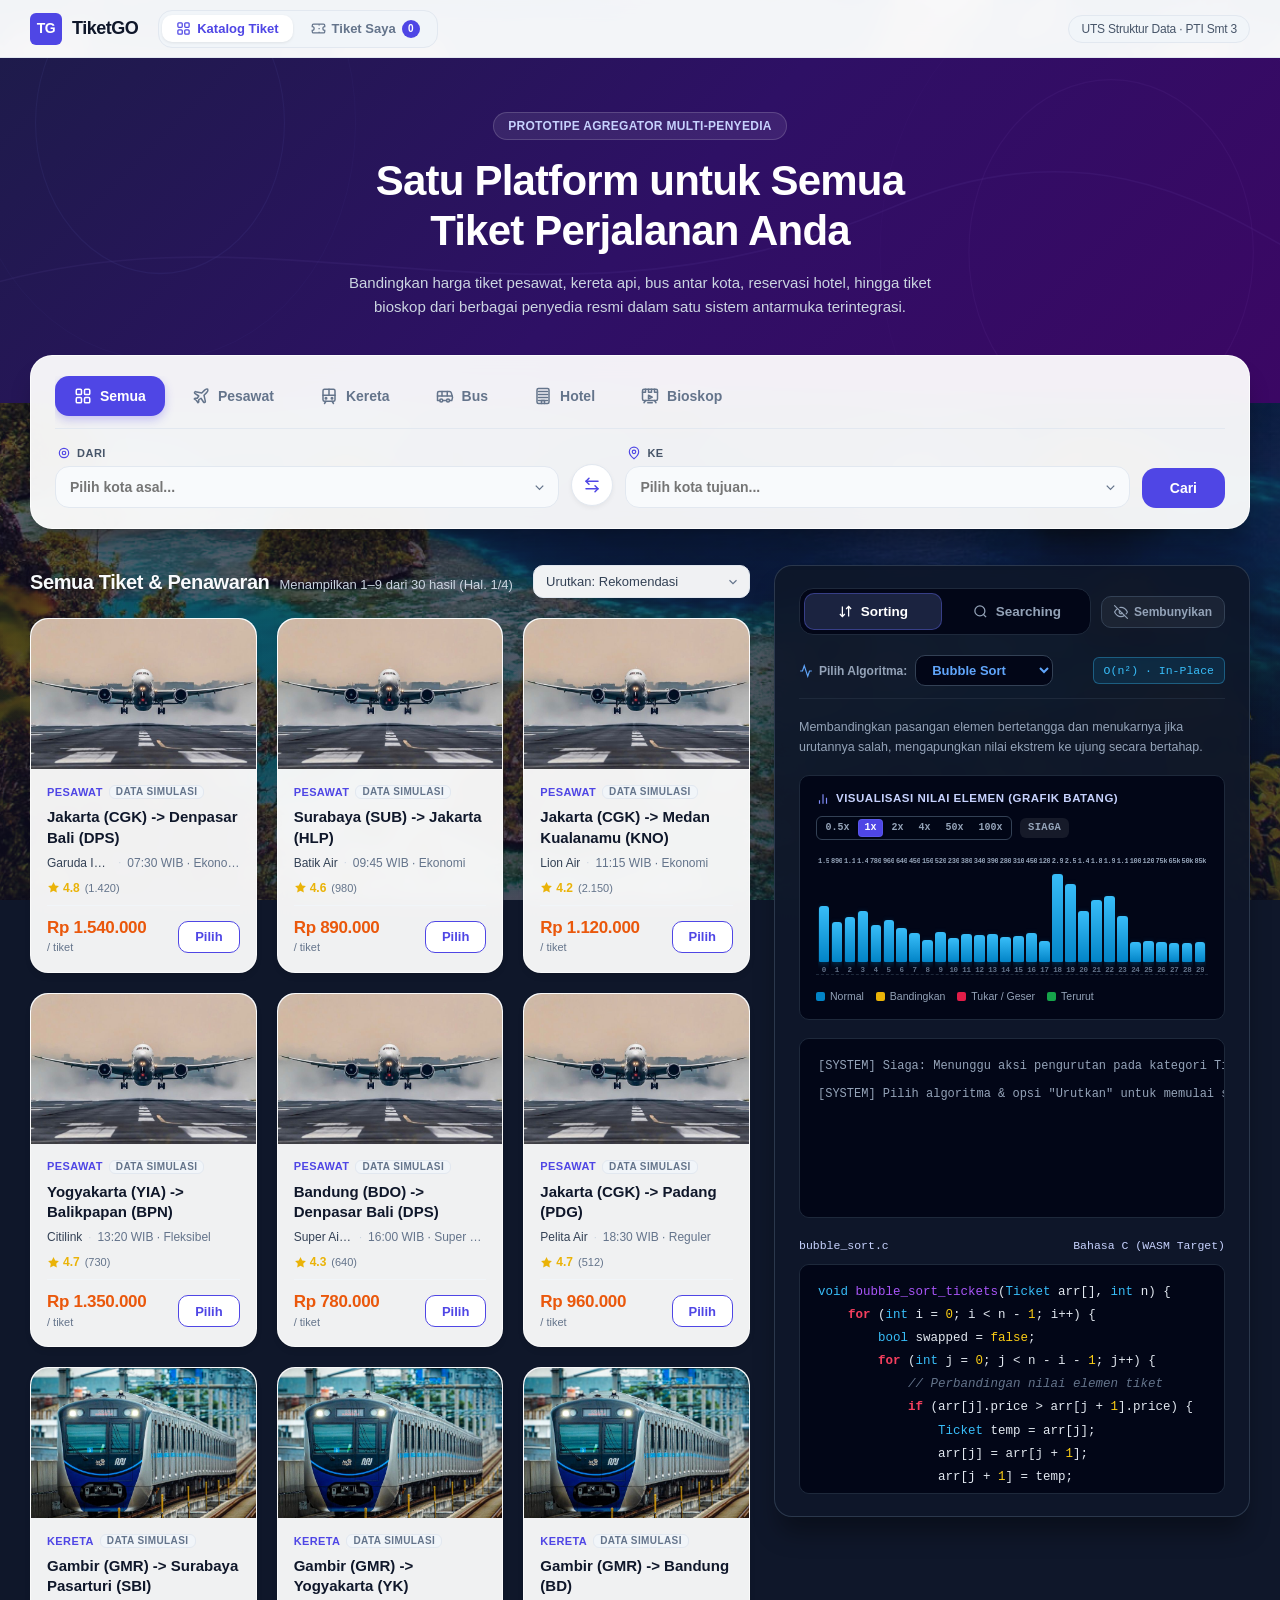
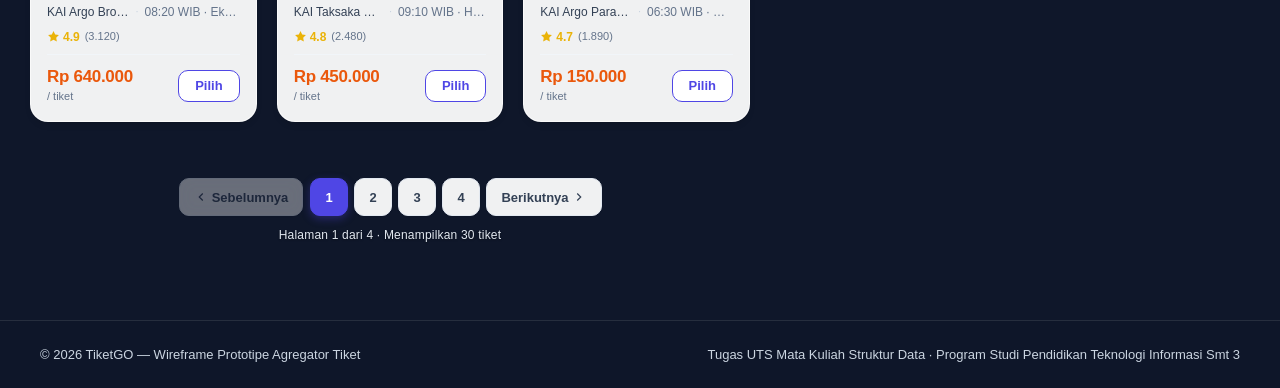
==== commit 46839648: "Tambah gambar kategori tiket dan background" ====
--- a/TiketGO_FINAL.html
+++ b/TiketGO_FINAL.html
@@ -131,6 +131,70 @@
   color: #0f172a;
 }
 
+.navbar-brand-group {
+  display: flex;
+  align-items: center;
+  gap: 20px;
+}
+
+.nav-tabs {
+  display: flex;
+  align-items: center;
+  gap: 4px;
+  background-color: #f1f5f9;
+  padding: 3px;
+  border-radius: var(--radius-lg);
+  border: 1px solid var(--border-light);
+}
+
+.nav-tab {
+  display: inline-flex;
+  align-items: center;
+  gap: 6px;
+  padding: 6px 14px;
+  border-radius: var(--radius-md);
+  font-size: 13px;
+  font-weight: 600;
+  color: #64748b;
+  background: transparent;
+  border: none;
+  cursor: pointer;
+  transition: all 0.18s ease;
+  font-family: inherit;
+  line-height: 1;
+}
+
+.nav-tab svg {
+  width: 15px;
+  height: 15px;
+}
+
+.nav-tab:hover {
+  color: var(--primary-color);
+  background-color: rgba(255, 255, 255, 0.7);
+}
+
+.nav-tab.active {
+  background-color: #ffffff;
+  color: var(--primary-color);
+  box-shadow: 0 1px 3px rgba(0, 0, 0, 0.08);
+}
+
+.nav-tab-badge {
+  display: inline-flex;
+  align-items: center;
+  justify-content: center;
+  min-width: 18px;
+  height: 18px;
+  padding: 0 5px;
+  border-radius: 9999px;
+  background-color: var(--primary-color);
+  color: #ffffff;
+  font-size: 10px;
+  font-weight: 700;
+  line-height: 1;
+}
+
 .nav-badge {
   font-size: 12px;
   font-weight: 500;
@@ -278,9 +342,143 @@
 /* Search Bar Input */
 .search-form {
   display: flex;
-  align-items: center;
+  align-items: flex-end;
   gap: 12px;
   margin-top: 16px;
+}
+
+/* Route Search Fields (Dua Dropdown Bersebelahan: Dari & Ke) */
+.route-search-fields {
+  display: flex;
+  align-items: flex-end;
+  gap: 12px;
+  flex: 1;
+  min-width: 0;
+}
+
+.route-field-group {
+  flex: 1;
+  min-width: 0;
+  display: flex;
+  flex-direction: column;
+  gap: 5px;
+  position: relative;
+}
+
+.route-field-label {
+  display: inline-flex;
+  align-items: center;
+  gap: 6px;
+  font-size: 11px;
+  font-weight: 700;
+  color: #475569;
+  text-transform: uppercase;
+  letter-spacing: 0.5px;
+  margin-left: 2px;
+  user-select: none;
+}
+
+.route-field-label svg {
+  width: 14px;
+  height: 14px;
+  color: var(--primary-color);
+}
+
+.route-input-wrapper {
+  position: relative;
+  display: flex;
+  align-items: center;
+  width: 100%;
+}
+
+.route-input {
+  width: 100%;
+  padding: 12px 36px 12px 14px;
+  font-size: 14px;
+  font-weight: 600;
+  border: 1.5px solid var(--border-light);
+  border-radius: var(--radius-lg);
+  background-color: #f8fafc;
+  color: var(--text-main);
+  transition: all 0.18s ease;
+  font-family: inherit;
+  box-sizing: border-box;
+}
+
+.route-input:focus {
+  outline: none;
+  background-color: #ffffff;
+  border-color: var(--primary-color);
+  box-shadow: 0 0 0 3px rgba(79, 70, 229, 0.12);
+}
+
+.route-dropdown-arrow {
+  position: absolute;
+  right: 12px;
+  width: 15px;
+  height: 15px;
+  color: var(--text-muted);
+  pointer-events: none;
+  transition: transform 0.2s ease;
+}
+
+.route-input:focus ~ .route-dropdown-arrow {
+  color: var(--primary-color);
+  transform: rotate(180deg);
+}
+
+.btn-clear-route {
+  position: absolute;
+  right: 28px;
+  background: none;
+  border: none;
+  font-size: 16px;
+  color: #94a3b8;
+  cursor: pointer;
+  padding: 0 4px;
+  line-height: 1;
+  display: flex;
+  align-items: center;
+  justify-content: center;
+}
+
+.btn-clear-route:hover {
+  color: #0f172a;
+}
+
+.btn-swap-route {
+  width: 42px;
+  height: 42px;
+  border-radius: 50%;
+  background-color: #ffffff;
+  border: 1.5px solid var(--border-light);
+  color: var(--primary-color);
+  display: inline-flex;
+  align-items: center;
+  justify-content: center;
+  cursor: pointer;
+  transition: all 0.2s cubic-bezier(0.16, 1, 0.3, 1);
+  flex-shrink: 0;
+  margin-bottom: 2px;
+  box-shadow: 0 2px 5px rgba(0, 0, 0, 0.05);
+}
+
+.btn-swap-route svg {
+  width: 18px;
+  height: 18px;
+  transition: transform 0.25s ease;
+}
+
+.btn-swap-route:hover {
+  background-color: var(--primary-color);
+  color: #ffffff;
+  border-color: var(--primary-color);
+  box-shadow: 0 4px 10px rgba(79, 70, 229, 0.3);
+  transform: scale(1.06);
+}
+
+.btn-swap-route:hover svg {
+  transform: rotate(180deg);
 }
 
 .search-input-box {
@@ -572,11 +770,14 @@
   color: var(--text-muted);
 }
 
-/* Daftar Tiket Vertikal (Ketinggian Seragam Antar Kategori) */
+/* =========================================
+   DAFTAR TIKET GRID 3 KOLOM & KARTU VERTIKAL
+   ========================================= */
 .ticket-list {
-  display: flex;
-  flex-direction: column;
-  gap: 12px;
+  display: grid;
+  grid-template-columns: repeat(3, 1fr);
+  gap: 20px;
+  align-items: stretch;
 }
 
 .ticket-card {
@@ -585,13 +786,10 @@
   -webkit-backdrop-filter: blur(8px);
   border: 1px solid rgba(255, 255, 255, 0.7);
   border-radius: var(--radius-xl);
-  padding: 14px 20px;
+  overflow: hidden;
   display: flex;
-  align-items: center;
-  justify-content: space-between;
-  gap: 16px;
-  min-height: 86px;
-  height: 86px;
+  flex-direction: column;
+  height: 100%;
   box-sizing: border-box;
   transition: all 0.2s cubic-bezier(0.16, 1, 0.3, 1);
   box-shadow: 0 4px 6px -1px rgba(0, 0, 0, 0.1), 0 2px 4px -2px rgba(0, 0, 0, 0.06);
@@ -601,18 +799,38 @@
   background-color: rgba(255, 255, 255, 0.98);
   border-color: #cbd5e1;
   box-shadow: 0 10px 15px -3px rgba(0, 0, 0, 0.16), 0 4px 6px -4px rgba(0, 0, 0, 0.08);
-  transform: translateY(-1px);
-}
-
-.ticket-left {
-  display: flex;
-  align-items: center;
-  gap: 16px;
-  flex: 1;
-  min-width: 0;
-}
-
-/* Chip Ikon Gradasi */
+  transform: translateY(-2px);
+}
+
+.ticket-card:active {
+  transform: scale(0.98);
+}
+
+/* Slot Foto Kartu Tiket (Bagian Atas) */
+.ticket-photo-slot {
+  width: 100%;
+  height: 150px;
+  position: relative;
+  overflow: hidden;
+  background-color: #f1f5f9;
+  flex-shrink: 0;
+  border-top-left-radius: var(--radius-xl);
+  border-top-right-radius: var(--radius-xl);
+}
+
+.ticket-card-photo {
+  width: 100%;
+  height: 150px;
+  object-fit: cover;
+  display: block;
+  transition: transform 0.3s ease;
+}
+
+.ticket-card:hover .ticket-card-photo {
+  transform: scale(1.03);
+}
+
+/* Fallback Ikon Gradasi Kategori (Diperbesar Mengisi Area Foto) */
 .ticket-icon-chip {
   width: 44px;
   height: 44px;
@@ -624,6 +842,29 @@
   color: #ffffff;
 }
 
+.ticket-photo-fallback {
+  width: 100%;
+  height: 150px;
+  border-radius: 0;
+  display: flex;
+  align-items: center;
+  justify-content: center;
+  transition: transform 0.3s ease;
+}
+
+.ticket-photo-fallback svg {
+  width: 52px;
+  height: 52px;
+  stroke: #ffffff;
+  opacity: 0.95;
+  filter: drop-shadow(0 2px 4px rgba(0, 0, 0, 0.2));
+}
+
+.ticket-card:hover .ticket-photo-fallback svg {
+  transform: scale(1.06);
+}
+
+/* Gradasi Warna Tiap Kategori */
 .chip-semua {
   background: linear-gradient(135deg, #4f46e5, #7c3aed);
 }
@@ -643,19 +884,14 @@
   background: linear-gradient(135deg, #7c3aed, #a855f7);
 }
 
-.ticket-icon-chip svg {
-  width: 22px;
-  height: 22px;
-  stroke: #ffffff;
-}
-
-.ticket-info {
+/* Badan Kartu Tiket (Bagian Bawah) */
+.ticket-card-body {
+  padding: 16px;
   display: flex;
   flex-direction: column;
-  justify-content: center;
-  gap: 3px;
-  min-width: 0;
   flex: 1;
+  gap: 8px;
+  box-sizing: border-box;
 }
 
 .ticket-badges {
@@ -667,10 +903,10 @@
 
 .badge-cat {
   font-size: 11px;
-  font-weight: 600;
+  font-weight: 700;
   text-transform: uppercase;
   color: var(--primary-color);
-  letter-spacing: 0.3px;
+  letter-spacing: 0.4px;
 }
 
 .badge-simulasi {
@@ -688,13 +924,17 @@
   font-size: 15px;
   font-weight: 700;
   color: #0f172a;
-  white-space: nowrap;
+  line-height: 1.35;
+  margin: 0;
+  display: -webkit-box;
+  -webkit-line-clamp: 2;
+  -webkit-box-orient: vertical;
   overflow: hidden;
   text-overflow: ellipsis;
-  line-height: 1.25;
-}
-
-.ticket-meta {
+  min-height: 40px;
+}
+
+.ticket-provider-row {
   display: flex;
   align-items: center;
   gap: 6px;
@@ -712,7 +952,6 @@
   white-space: nowrap;
   overflow: hidden;
   text-overflow: ellipsis;
-  max-width: 170px;
 }
 
 .ticket-extra-info {
@@ -720,7 +959,6 @@
   white-space: nowrap;
   overflow: hidden;
   text-overflow: ellipsis;
-  max-width: 140px;
 }
 
 .meta-separator {
@@ -729,6 +967,13 @@
   user-select: none;
 }
 
+.ticket-rating-row {
+  display: flex;
+  align-items: center;
+  gap: 5px;
+  font-size: 12px;
+}
+
 .rating-badge {
   display: inline-flex;
   align-items: center;
@@ -738,23 +983,29 @@
 }
 
 .rating-badge svg {
-  width: 12px;
-  height: 12px;
+  width: 13px;
+  height: 13px;
   fill: #eab308;
 }
 
-.ticket-right {
+.ticket-reviews {
+  font-size: 11px;
+  color: var(--text-muted);
+}
+
+/* Baris Paling Bawah: Harga & Tombol Pilih */
+.ticket-footer-row {
   display: flex;
-  flex-direction: column;
-  align-items: flex-end;
-  justify-content: center;
-  gap: 5px;
-  flex-shrink: 0;
-  min-width: 135px;
+  align-items: center;
+  justify-content: space-between;
+  gap: 8px;
+  margin-top: auto;
+  padding-top: 12px;
+  border-top: 1px solid #f1f5f9;
 }
 
 .ticket-price-wrap {
-  text-align: right;
+  text-align: left;
   line-height: 1.15;
 }
 
@@ -764,16 +1015,16 @@
   color: var(--accent-price);
   letter-spacing: -0.3px;
   font-variant-numeric: tabular-nums;
+  display: block;
 }
 
 .ticket-unit {
   font-size: 11px;
   color: var(--text-muted);
-  margin-left: 3px;
 }
 
 .btn-select {
-  padding: 6px 18px;
+  padding: 6px 16px;
   background-color: #ffffff;
   color: var(--primary-color);
   border: 1.5px solid var(--primary-color);
@@ -788,6 +1039,7 @@
   align-items: center;
   justify-content: center;
   white-space: nowrap;
+  flex-shrink: 0;
 }
 
 .btn-select:hover {
@@ -795,8 +1047,29 @@
   color: #ffffff;
 }
 
+.btn-select:active {
+  transform: scale(0.97);
+}
+
+/* Transisi Halus Masuk Saat Daftar Tiket Berubah */
+.tickets-fade-enter {
+  animation: ticketsFadeEnter 0.22s cubic-bezier(0.16, 1, 0.3, 1);
+}
+
+@keyframes ticketsFadeEnter {
+  from {
+    opacity: 0;
+    transform: translateY(6px);
+  }
+  to {
+    opacity: 1;
+    transform: translateY(0);
+  }
+}
+
 /* Empty State */
 .empty-state {
+  grid-column: 1 / -1;
   background: rgba(255, 255, 255, 0.94);
   backdrop-filter: blur(8px);
   -webkit-backdrop-filter: blur(8px);
@@ -828,6 +1101,964 @@
   font-size: 13px;
   font-weight: 600;
   cursor: pointer;
+}
+
+/* =========================================
+   FITUR 1: PAGINASI (KONTROL NAVIGASI HALAMAN)
+   ========================================= */
+.pagination-wrapper {
+  margin-top: 24px;
+  padding: 16px 12px;
+  display: flex;
+  flex-direction: column;
+  align-items: center;
+  gap: 10px;
+}
+
+.pagination-controls {
+  display: flex;
+  align-items: center;
+  gap: 6px;
+  flex-wrap: wrap;
+  justify-content: center;
+}
+
+.pagination-btn {
+  display: inline-flex;
+  align-items: center;
+  justify-content: center;
+  gap: 4px;
+  min-width: 38px;
+  height: 38px;
+  padding: 0 14px;
+  background-color: rgba(255, 255, 255, 0.94);
+  backdrop-filter: blur(8px);
+  -webkit-backdrop-filter: blur(8px);
+  border: 1px solid var(--border-light);
+  border-radius: var(--radius-md);
+  font-size: 13px;
+  font-weight: 600;
+  color: #334155;
+  cursor: pointer;
+  transition: all 0.16s ease;
+  font-family: inherit;
+  box-shadow: 0 1px 2px rgba(0, 0, 0, 0.05);
+}
+
+.pagination-btn svg {
+  width: 14px;
+  height: 14px;
+}
+
+.pagination-btn:hover:not(:disabled) {
+  border-color: var(--primary-color);
+  color: var(--primary-color);
+  background-color: #ffffff;
+  transform: translateY(-1px);
+}
+
+.pagination-btn.active {
+  background-color: var(--primary-color);
+  color: #ffffff;
+  border-color: var(--primary-color);
+  box-shadow: 0 3px 8px rgba(79, 70, 229, 0.35);
+}
+
+.pagination-btn:disabled {
+  opacity: 0.4;
+  cursor: not-allowed;
+  pointer-events: none;
+}
+
+.pagination-ellipsis {
+  display: inline-flex;
+  align-items: center;
+  justify-content: center;
+  width: 28px;
+  height: 38px;
+  font-size: 13px;
+  font-weight: 600;
+  color: #94a3b8;
+}
+
+.pagination-info {
+  font-size: 12px;
+  color: #e2e8f0;
+  font-weight: 500;
+  letter-spacing: 0.2px;
+  text-shadow: 0 1px 2px rgba(0, 0, 0, 0.4);
+}
+
+/* =========================================
+   FITUR 2: MODAL KONFIRMASI & E-TIKET BOARDING PASS
+   ========================================= */
+.tgo-modal-overlay {
+  position: fixed;
+  inset: 0;
+  z-index: 1000;
+  background-color: rgba(15, 23, 42, 0.75);
+  backdrop-filter: blur(8px);
+  -webkit-backdrop-filter: blur(8px);
+  display: flex;
+  align-items: center;
+  justify-content: center;
+  padding: 16px;
+  animation: modalOverlayFadeIn 0.18s ease;
+}
+
+@keyframes modalOverlayFadeIn {
+  from { opacity: 0; }
+  to { opacity: 1; }
+}
+
+.tgo-modal-card {
+  background-color: #ffffff;
+  border-radius: var(--radius-xl);
+  width: 100%;
+  max-width: 500px;
+  max-height: 90vh;
+  overflow-y: auto;
+  box-shadow: 0 25px 50px -12px rgba(0, 0, 0, 0.35);
+  border: 1px solid rgba(255, 255, 255, 0.2);
+  animation: modalCardPopIn 0.22s cubic-bezier(0.16, 1, 0.3, 1);
+  box-sizing: border-box;
+}
+
+@keyframes modalCardPopIn {
+  from {
+    opacity: 0;
+    transform: scale(0.96) translateY(10px);
+  }
+  to {
+    opacity: 1;
+    transform: scale(1) translateY(0);
+  }
+}
+
+.tgo-modal-header {
+  display: flex;
+  align-items: flex-start;
+  justify-content: space-between;
+  padding: 20px 22px 14px 22px;
+  border-bottom: 1px solid var(--border-light);
+  gap: 12px;
+}
+
+.tgo-modal-title {
+  font-size: 17px;
+  font-weight: 700;
+  color: #0f172a;
+  margin: 0;
+  line-height: 1.3;
+}
+
+.tgo-modal-subtitle {
+  font-size: 13px;
+  color: #64748b;
+  margin: 3px 0 0 0;
+}
+
+.btn-modal-close {
+  background: transparent;
+  border: none;
+  width: 32px;
+  height: 32px;
+  border-radius: 50%;
+  display: flex;
+  align-items: center;
+  justify-content: center;
+  color: #64748b;
+  cursor: pointer;
+  transition: all 0.15s ease;
+  flex-shrink: 0;
+}
+
+.btn-modal-close svg {
+  width: 18px;
+  height: 18px;
+}
+
+.btn-modal-close:hover {
+  background-color: #f1f5f9;
+  color: #0f172a;
+}
+
+.tgo-modal-body {
+  padding: 20px 22px 22px 22px;
+}
+
+/* Ringkasan Tiket yang Dipilih */
+.ticket-summary-card {
+  background: #f8fafc;
+  border: 1px solid var(--border-light);
+  border-radius: var(--radius-lg);
+  padding: 14px;
+  margin-bottom: 18px;
+  display: flex;
+  gap: 12px;
+  align-items: flex-start;
+}
+
+.summary-thumb {
+  width: 58px;
+  height: 58px;
+  border-radius: var(--radius-md);
+  overflow: hidden;
+  flex-shrink: 0;
+  background: #e2e8f0;
+  display: flex;
+  align-items: center;
+  justify-content: center;
+}
+
+.summary-thumb img {
+  width: 100%;
+  height: 100%;
+  object-fit: cover;
+}
+
+.summary-thumb .ticket-icon-chip {
+  width: 100%;
+  height: 100%;
+  border-radius: 0;
+}
+
+.summary-thumb .ticket-icon-chip svg {
+  width: 26px;
+  height: 26px;
+}
+
+.summary-info {
+  flex: 1;
+  min-width: 0;
+}
+
+.summary-badge-row {
+  display: flex;
+  align-items: center;
+  gap: 6px;
+  margin-bottom: 4px;
+}
+
+.summary-badge-cat {
+  font-size: 10px;
+  font-weight: 700;
+  text-transform: uppercase;
+  color: var(--primary-color);
+  letter-spacing: 0.4px;
+}
+
+.summary-title {
+  font-size: 14px;
+  font-weight: 700;
+  color: #0f172a;
+  line-height: 1.35;
+  margin: 0 0 3px 0;
+}
+
+.summary-provider {
+  font-size: 12px;
+  color: #64748b;
+  margin: 0;
+}
+
+.summary-price-row {
+  margin-top: 6px;
+  font-size: 15px;
+  font-weight: 800;
+  color: var(--accent-price);
+}
+
+.summary-price-unit {
+  font-size: 11px;
+  font-weight: 400;
+  color: #64748b;
+}
+
+/* Form Pemesanan */
+.booking-form {
+  display: flex;
+  flex-direction: column;
+}
+
+.form-group {
+  display: flex;
+  flex-direction: column;
+  gap: 6px;
+  margin-bottom: 14px;
+}
+
+.form-label {
+  font-size: 13px;
+  font-weight: 600;
+  color: #1e293b;
+}
+
+.required-star {
+  color: #ef4444;
+}
+
+.form-input {
+  width: 100%;
+  padding: 10px 14px;
+  border: 1px solid var(--border-light);
+  border-radius: var(--radius-md);
+  font-size: 14px;
+  color: #0f172a;
+  background-color: #ffffff;
+  font-family: inherit;
+  transition: all 0.15s ease;
+  box-sizing: border-box;
+}
+
+.form-input:focus {
+  outline: none;
+  border-color: var(--primary-color);
+  box-shadow: 0 0 0 3px rgba(79, 70, 229, 0.12);
+}
+
+.form-input.is-invalid {
+  border-color: #ef4444;
+  background-color: #fff5f5;
+}
+
+.form-hint {
+  font-size: 11px;
+  color: #64748b;
+  line-height: 1.4;
+}
+
+.form-error-msg {
+  font-size: 12px;
+  color: #ef4444;
+  font-weight: 600;
+  margin-top: 2px;
+}
+
+.booking-notice-box {
+  display: flex;
+  align-items: flex-start;
+  gap: 10px;
+  background-color: #eff6ff;
+  border: 1px solid #bfdbfe;
+  border-radius: var(--radius-md);
+  padding: 10px 14px;
+  font-size: 12px;
+  color: #1e40af;
+  line-height: 1.45;
+  margin-bottom: 18px;
+}
+
+.booking-notice-box svg {
+  width: 16px;
+  height: 16px;
+  flex-shrink: 0;
+  margin-top: 2px;
+}
+
+.tgo-modal-footer {
+  display: flex;
+  align-items: center;
+  justify-content: flex-end;
+  gap: 10px;
+  padding-top: 10px;
+}
+
+.btn-modal-cancel {
+  padding: 10px 18px;
+  background-color: #f1f5f9;
+  color: #475569;
+  border: 1px solid var(--border-light);
+  border-radius: var(--radius-md);
+  font-size: 13px;
+  font-weight: 600;
+  cursor: pointer;
+  transition: all 0.15s ease;
+  font-family: inherit;
+}
+
+.btn-modal-cancel:hover {
+  background-color: #e2e8f0;
+  color: #1e293b;
+}
+
+.btn-modal-confirm {
+  display: inline-flex;
+  align-items: center;
+  gap: 8px;
+  padding: 10px 22px;
+  background-color: var(--primary-color);
+  color: #ffffff;
+  border: none;
+  border-radius: var(--radius-md);
+  font-size: 13px;
+  font-weight: 600;
+  cursor: pointer;
+  transition: all 0.15s ease;
+  font-family: inherit;
+  box-shadow: 0 2px 6px rgba(79, 70, 229, 0.28);
+}
+
+.btn-modal-confirm svg {
+  width: 15px;
+  height: 15px;
+}
+
+.btn-modal-confirm:hover {
+  background-color: var(--primary-hover);
+}
+
+/* -----------------------------------------
+   E-TIKET / BOARDING PASS & BARCODE RESMI
+   ----------------------------------------- */
+.boarding-pass-modal {
+  max-width: 540px;
+}
+
+.boarding-pass-header {
+  background-color: #f8fafc;
+}
+
+.badge-success-pill {
+  display: inline-flex;
+  align-items: center;
+  padding: 3px 10px;
+  background-color: #dcfce7;
+  color: #15803d;
+  border: 1px solid #bbf7d0;
+  border-radius: 9999px;
+  font-size: 11px;
+  font-weight: 700;
+  margin-bottom: 4px;
+}
+
+.boarding-pass-card {
+  background: #ffffff;
+  border: 1.5px solid #e2e8f0;
+  border-radius: var(--radius-lg);
+  box-shadow: 0 4px 14px rgba(0, 0, 0, 0.05);
+  overflow: hidden;
+  position: relative;
+}
+
+.bp-top {
+  background: linear-gradient(135deg, #1e1b4b, #312e81);
+  color: #ffffff;
+  padding: 16px 20px;
+  display: flex;
+  justify-content: space-between;
+  align-items: center;
+}
+
+.bp-brand {
+  display: flex;
+  align-items: center;
+  gap: 8px;
+  font-weight: 700;
+  font-size: 15px;
+}
+
+.bp-type-tag {
+  font-size: 11px;
+  font-weight: 600;
+  background: rgba(255, 255, 255, 0.15);
+  border: 1px solid rgba(255, 255, 255, 0.25);
+  padding: 3px 10px;
+  border-radius: 9999px;
+  text-transform: uppercase;
+  letter-spacing: 0.5px;
+}
+
+.bp-body {
+  padding: 18px 20px 10px 20px;
+}
+
+.bp-grid-2 {
+  display: grid;
+  grid-template-columns: 1fr 1fr;
+  gap: 12px;
+  margin-bottom: 12px;
+}
+
+.bp-field {
+  display: flex;
+  flex-direction: column;
+}
+
+.bp-field-full {
+  grid-column: 1 / -1;
+}
+
+.bp-label {
+  font-size: 10px;
+  font-weight: 700;
+  color: #64748b;
+  text-transform: uppercase;
+  letter-spacing: 0.5px;
+}
+
+.bp-val {
+  font-size: 14px;
+  font-weight: 700;
+  color: #0f172a;
+  margin-top: 2px;
+  line-height: 1.3;
+}
+
+.bp-val-highlight {
+  color: var(--primary-color);
+  font-size: 15px;
+}
+
+.bp-val-price {
+  color: var(--accent-price);
+  font-size: 16px;
+  font-weight: 800;
+}
+
+/* Pembatas Porus Boarding Pass (Perforated Line) */
+.bp-perforated-divider {
+  position: relative;
+  margin: 14px 0 10px 0;
+  border-top: 2px dashed #cbd5e1;
+}
+
+.bp-perforated-divider::before,
+.bp-perforated-divider::after {
+  content: "";
+  position: absolute;
+  top: -10px;
+  width: 18px;
+  height: 18px;
+  background-color: #f1f5f9;
+  border-radius: 50%;
+  border: 1.5px solid #e2e8f0;
+}
+
+.bp-perforated-divider::before {
+  left: -29px;
+  clip-path: polygon(50% 0, 100% 0, 100% 100%, 50% 100%);
+}
+
+.bp-perforated-divider::after {
+  right: -29px;
+  clip-path: polygon(0 0, 50% 0, 50% 100%, 0 100%);
+}
+
+/* Area Barcode Manual */
+.bp-barcode-section {
+  padding: 10px 20px 18px 20px;
+  text-align: center;
+  background-color: #ffffff;
+  display: flex;
+  flex-direction: column;
+  align-items: center;
+}
+
+.barcode-canvas {
+  width: 100%;
+  max-width: 380px;
+  height: 72px;
+  display: block;
+  margin: 0 auto;
+}
+
+.barcode-text-code {
+  font-family: "SF Mono", "Menlo", "Courier New", monospace;
+  font-size: 13px;
+  font-weight: 700;
+  letter-spacing: 2px;
+  color: #334155;
+  margin-top: 6px;
+}
+
+.eticket-actions {
+  display: flex;
+  align-items: center;
+  justify-content: space-between;
+  gap: 12px;
+  margin-top: 18px;
+}
+
+.btn-secondary {
+  display: inline-flex;
+  align-items: center;
+  gap: 8px;
+  padding: 10px 18px;
+  background-color: #f1f5f9;
+  color: #334155;
+  border: 1px solid var(--border-light);
+  border-radius: var(--radius-md);
+  font-size: 13px;
+  font-weight: 600;
+  cursor: pointer;
+  transition: all 0.15s ease;
+  font-family: inherit;
+}
+
+.btn-secondary svg {
+  width: 15px;
+  height: 15px;
+}
+
+.btn-secondary:hover {
+  background-color: #e2e8f0;
+  color: #0f172a;
+}
+
+.btn-primary {
+  display: inline-flex;
+  align-items: center;
+  gap: 8px;
+  padding: 10px 20px;
+  background-color: var(--primary-color);
+  color: #ffffff;
+  border: none;
+  border-radius: var(--radius-md);
+  font-size: 13px;
+  font-weight: 600;
+  cursor: pointer;
+  transition: all 0.15s ease;
+  font-family: inherit;
+  box-shadow: 0 2px 6px rgba(79, 70, 229, 0.28);
+}
+
+.btn-primary svg {
+  width: 15px;
+  height: 15px;
+}
+
+.btn-primary:hover {
+  background-color: var(--primary-hover);
+}
+
+/* =========================================
+   FITUR 3: VIEW "TIKET SAYA" (RIWAYAT PEMESANAN)
+   ========================================= */
+.my-tickets-view {
+  max-width: 1260px;
+  margin: 0 auto;
+  padding: 32px 20px 64px 20px;
+  box-sizing: border-box;
+}
+
+.my-tickets-header-card {
+  background: rgba(255, 255, 255, 0.95);
+  backdrop-filter: blur(12px);
+  -webkit-backdrop-filter: blur(12px);
+  border: 1px solid rgba(255, 255, 255, 0.8);
+  border-radius: var(--radius-xl);
+  padding: 24px 28px;
+  margin-bottom: 28px;
+  display: flex;
+  align-items: center;
+  justify-content: space-between;
+  flex-wrap: wrap;
+  gap: 16px;
+  box-shadow: 0 4px 12px rgba(0, 0, 0, 0.08);
+}
+
+.btn-back-catalog {
+  display: inline-flex;
+  align-items: center;
+  gap: 6px;
+  background: transparent;
+  border: none;
+  color: var(--primary-color);
+  font-size: 13px;
+  font-weight: 700;
+  cursor: pointer;
+  padding: 0;
+  margin-bottom: 6px;
+  transition: transform 0.15s ease;
+  font-family: inherit;
+}
+
+.btn-back-catalog svg {
+  width: 16px;
+  height: 16px;
+}
+
+.btn-back-catalog:hover {
+  transform: translateX(-3px);
+}
+
+.my-tickets-title {
+  font-size: 24px;
+  font-weight: 800;
+  color: #0f172a;
+  margin: 0;
+  letter-spacing: -0.5px;
+}
+
+.my-tickets-desc {
+  font-size: 13px;
+  color: #64748b;
+  margin: 4px 0 0 0;
+}
+
+.my-tickets-stat-pill {
+  display: inline-flex;
+  align-items: center;
+  gap: 8px;
+  padding: 8px 16px;
+  background-color: #f1f5f9;
+  border: 1px solid var(--border-light);
+  border-radius: 9999px;
+  font-size: 13px;
+  font-weight: 600;
+  color: #334155;
+}
+
+.my-tickets-list {
+  display: grid;
+  grid-template-columns: repeat(auto-fill, minmax(360px, 1fr));
+  gap: 22px;
+}
+
+/* Kartu Riwayat E-Tiket */
+.my-ticket-card {
+  background: rgba(255, 255, 255, 0.96);
+  backdrop-filter: blur(8px);
+  -webkit-backdrop-filter: blur(8px);
+  border: 1px solid rgba(255, 255, 255, 0.7);
+  border-radius: var(--radius-xl);
+  box-shadow: 0 4px 10px rgba(0, 0, 0, 0.08);
+  overflow: hidden;
+  display: flex;
+  flex-direction: column;
+  transition: all 0.2s cubic-bezier(0.16, 1, 0.3, 1);
+}
+
+.my-ticket-card:hover {
+  transform: translateY(-3px);
+  box-shadow: 0 12px 24px rgba(0, 0, 0, 0.14);
+}
+
+.my-ticket-card-header {
+  padding: 14px 18px;
+  background: #f8fafc;
+  border-bottom: 1px solid var(--border-light);
+  display: flex;
+  align-items: center;
+  justify-content: space-between;
+}
+
+.my-ticket-booking-id {
+  font-family: "SF Mono", "Menlo", monospace;
+  font-size: 12px;
+  font-weight: 700;
+  color: var(--primary-color);
+}
+
+.my-ticket-status-badge {
+  font-size: 11px;
+  font-weight: 700;
+  color: #15803d;
+  background-color: #dcfce7;
+  padding: 2px 8px;
+  border-radius: 9999px;
+}
+
+.my-ticket-card-body {
+  padding: 18px;
+  display: flex;
+  flex-direction: column;
+  gap: 10px;
+  flex: 1;
+}
+
+.my-ticket-cat-tag {
+  font-size: 11px;
+  font-weight: 700;
+  text-transform: uppercase;
+  color: var(--primary-color);
+  letter-spacing: 0.4px;
+}
+
+.my-ticket-title {
+  font-size: 16px;
+  font-weight: 700;
+  color: #0f172a;
+  margin: 0;
+  line-height: 1.35;
+}
+
+.my-ticket-meta {
+  font-size: 12px;
+  color: #64748b;
+  display: flex;
+  flex-direction: column;
+  gap: 3px;
+}
+
+.my-ticket-passenger-row {
+  display: flex;
+  align-items: center;
+  gap: 6px;
+  font-size: 13px;
+  color: #1e293b;
+  font-weight: 600;
+  background-color: #f8fafc;
+  padding: 8px 12px;
+  border-radius: var(--radius-md);
+  margin-top: 4px;
+}
+
+.my-ticket-passenger-row svg {
+  width: 15px;
+  height: 15px;
+  color: var(--primary-color);
+}
+
+.my-ticket-price-row {
+  display: flex;
+  align-items: baseline;
+  justify-content: space-between;
+  margin-top: 4px;
+  padding-top: 10px;
+  border-top: 1px solid #f1f5f9;
+}
+
+.my-ticket-price {
+  font-size: 17px;
+  font-weight: 800;
+  color: var(--accent-price);
+}
+
+.my-ticket-date {
+  font-size: 11px;
+  color: #94a3b8;
+}
+
+.my-ticket-barcode-wrap {
+  background-color: #ffffff;
+  border: 1px solid #e2e8f0;
+  border-radius: var(--radius-md);
+  padding: 10px 12px 8px 12px;
+  text-align: center;
+  margin-top: 6px;
+}
+
+.my-ticket-barcode-canvas {
+  width: 100%;
+  height: 52px;
+  display: block;
+}
+
+.my-ticket-barcode-label {
+  font-family: "SF Mono", monospace;
+  font-size: 11px;
+  font-weight: 600;
+  color: #64748b;
+  margin-top: 4px;
+  letter-spacing: 1px;
+}
+
+.my-ticket-actions {
+  display: flex;
+  align-items: center;
+  gap: 8px;
+  margin-top: 12px;
+}
+
+.btn-view-pass {
+  flex: 1;
+  padding: 8px 14px;
+  background-color: var(--primary-color);
+  color: #ffffff;
+  border: none;
+  border-radius: var(--radius-md);
+  font-size: 12px;
+  font-weight: 600;
+  cursor: pointer;
+  display: inline-flex;
+  align-items: center;
+  justify-content: center;
+  gap: 6px;
+  transition: background-color 0.15s ease;
+  font-family: inherit;
+}
+
+.btn-view-pass:hover {
+  background-color: var(--primary-hover);
+}
+
+.btn-delete-booking {
+  padding: 8px 12px;
+  background-color: #fee2e2;
+  color: #dc2626;
+  border: none;
+  border-radius: var(--radius-md);
+  font-size: 12px;
+  font-weight: 600;
+  cursor: pointer;
+  display: inline-flex;
+  align-items: center;
+  justify-content: center;
+  gap: 4px;
+  transition: all 0.15s ease;
+  font-family: inherit;
+}
+
+.btn-delete-booking:hover {
+  background-color: #fecaca;
+  color: #b91c1c;
+}
+
+/* Empty State Tiket Saya */
+.my-tickets-empty {
+  grid-column: 1 / -1;
+  background: rgba(255, 255, 255, 0.95);
+  backdrop-filter: blur(10px);
+  -webkit-backdrop-filter: blur(10px);
+  border: 1px dashed var(--border-subtle);
+  border-radius: var(--radius-xl);
+  padding: 56px 24px;
+  text-align: center;
+}
+
+.my-tickets-empty-icon {
+  width: 54px;
+  height: 54px;
+  margin: 0 auto 16px auto;
+  color: #94a3b8;
+}
+
+.my-tickets-empty-title {
+  font-size: 18px;
+  font-weight: 700;
+  color: #0f172a;
+  margin: 0 0 6px 0;
+}
+
+.my-tickets-empty-desc {
+  font-size: 14px;
+  color: #64748b;
+  max-width: 460px;
+  margin: 0 auto 20px auto;
+  line-height: 1.5;
+}
+
+.btn-browse-catalog {
+  display: inline-flex;
+  align-items: center;
+  gap: 8px;
+  padding: 12px 24px;
+  background-color: var(--primary-color);
+  color: #ffffff;
+  border: none;
+  border-radius: var(--radius-md);
+  font-size: 14px;
+  font-weight: 600;
+  cursor: pointer;
+  transition: background-color 0.18s ease;
+  font-family: inherit;
+  box-shadow: 0 4px 10px rgba(79, 70, 229, 0.3);
+}
+
+.btn-browse-catalog:hover {
+  background-color: var(--primary-hover);
 }
 
 /* -----------------------------------------
@@ -1520,17 +2751,10 @@
 /* =========================================
    RESPONSIVE DESIGN
    ========================================= */
-@media (max-width: 520px) {
-  .content-grid {
-    grid-template-columns: 1fr;
-  }
-  
-  .algo-card {
-    position: static;
-  }
-  
-  .floating-search-wrapper {
-    margin-top: -36px;
+@media (max-width: 992px) {
+  .ticket-list {
+    grid-template-columns: repeat(2, 1fr);
+    gap: 16px;
   }
 }
 
@@ -1546,32 +2770,62 @@
   .search-form {
     flex-direction: column;
     align-items: stretch;
+    gap: 12px;
+  }
+
+  .route-search-fields {
+    flex-direction: column;
+    align-items: stretch;
+    gap: 10px;
+  }
+
+  .btn-swap-route {
+    align-self: center;
+    margin: -4px 0;
+    transform: rotate(90deg);
+  }
+  
+  .btn-swap-route:hover {
+    transform: rotate(270deg) scale(1.06);
   }
   
   .btn-search {
     width: 100%;
   }
+
+  .navbar-container {
+    padding: 0 12px;
+  }
+
+  .navbar-brand-group {
+    gap: 10px;
+  }
+
+  .nav-tab span:not(.nav-tab-badge) {
+    font-size: 12px;
+  }
+
+  .nav-tab {
+    padding: 5px 8px;
+    gap: 4px;
+  }
+
+  .nav-badge {
+    display: none;
+  }
+
+  .ticket-list {
+    grid-template-columns: 1fr;
+    gap: 16px;
+  }
+
+  .my-tickets-list {
+    grid-template-columns: 1fr;
+    gap: 16px;
+  }
   
-  .ticket-card {
-    flex-direction: column;
-    align-items: flex-start;
-  }
-  
-  .ticket-left {
-    width: 100%;
-  }
-  
-  .ticket-right {
-    width: 100%;
-    flex-direction: row;
-    justify-content: space-between;
-    align-items: center;
-    padding-top: 12px;
-    border-top: 1px solid #f1f5f9;
-  }
-  
-  .ticket-price-wrap {
-    text-align: left;
+  .my-tickets-header-card {
+    padding: 16px;
   }
   
   .footer-inner {
@@ -1581,6 +2835,20 @@
   }
 }
 
+@media (max-width: 520px) {
+  .content-grid {
+    grid-template-columns: 1fr;
+  }
+  
+  .algo-card {
+    position: static;
+  }
+  
+  .floating-search-wrapper {
+    margin-top: -36px;
+  }
+}
+
 </style>
 </head>
 <body>
@@ -1592,18 +2860,45 @@
        ======================================================== -->
   <header class="navbar">
     <div class="navbar-container">
-      <a href="#" class="brand-link" aria-label="TiketGO Beranda">
-        <span class="brand-logo">TG</span>
-        <span class="brand-name">TiketGO</span>
-      </a>
+      <div class="navbar-brand-group">
+        <a href="#" class="brand-link" id="nav-brand-home" aria-label="TiketGO Beranda">
+          <span class="brand-logo">TG</span>
+          <span class="brand-name">TiketGO</span>
+        </a>
+        <nav class="nav-tabs" aria-label="Navigasi Utama">
+          <button type="button" class="nav-tab active" id="nav-tab-catalog">
+            <svg viewBox="0 0 24 24" fill="none" stroke="currentColor" stroke-width="2">
+              <rect width="7" height="7" x="3" y="3" rx="1.5" />
+              <rect width="7" height="7" x="14" y="3" rx="1.5" />
+              <rect width="7" height="7" x="14" y="14" rx="1.5" />
+              <rect width="7" height="7" x="3" y="14" rx="1.5" />
+            </svg>
+            <span>Katalog Tiket</span>
+          </button>
+          <button type="button" class="nav-tab" id="nav-tab-my-tickets">
+            <svg viewBox="0 0 24 24" fill="none" stroke="currentColor" stroke-width="2">
+              <path d="M2 9a3 3 0 0 1 0 6v2a2 2 0 0 0 2 2h16a2 2 0 0 0 2-2v-2a3 3 0 0 1 0-6V7a2 2 0 0 0-2-2H4a2 2 0 0 0-2 2Z" />
+              <path d="M13 5v2" />
+              <path d="M13 17v2" />
+              <path d="M13 11v2" />
+            </svg>
+            <span>Tiket Saya</span>
+            <span class="nav-tab-badge" id="my-tickets-badge">0</span>
+          </button>
+        </nav>
+      </div>
       <span class="nav-badge">UTS Struktur Data · PTI Smt 3</span>
     </div>
   </header>
 
   <main>
     <!-- ========================================================
-         2. HERO SECTION
+         VIEW 1: KATALOG TIKET & VISUALISASI ALGORITMA
          ======================================================== -->
+    <div id="catalog-view" class="catalog-view">
+      <!-- ========================================================
+           2. HERO SECTION
+           ======================================================== -->
     <section class="hero" aria-labelledby="hero-title">
       <!-- Elemen Dekoratif SVG Samar -->
       <svg class="hero-decorations" xmlns="http://www.w3.org/2000/svg" viewBox="0 0 1440 320" preserveAspectRatio="none">
@@ -1677,9 +2972,67 @@
           </button>
         </div>
 
-        <!-- Input Pencarian + Tombol Cari -->
+        <!-- Input Pencarian: Dua Dropdown Rute (Dari & Ke) atau Teks Bebas (Hotel/Bioskop) -->
         <form class="search-form" id="search-form" action="#" method="GET">
-          <div class="search-input-box">
+          <!-- WIDGET 1: PENCARIAN RUTE "DARI" & "KE" (UNTUK PESAWAT, KERETA, BUS, SEMUA) -->
+          <div class="route-search-fields" id="route-search-fields">
+            <!-- Kolom DARI (Kota Asal) -->
+            <div class="route-field-group">
+              <label class="route-field-label" for="route-origin-input">
+                <svg viewBox="0 0 24 24" fill="none" stroke="currentColor" stroke-width="2"><circle cx="12" cy="12" r="3"/><circle cx="12" cy="12" r="8"/></svg>
+                <span>Dari</span>
+              </label>
+              <div class="route-input-wrapper">
+                <input 
+                  type="text" 
+                  id="route-origin-input" 
+                  class="route-input" 
+                  placeholder="Pilih kota asal..." 
+                  autocomplete="off" 
+                  aria-autocomplete="list"
+                  aria-controls="origin-suggestions"
+                />
+                <button type="button" class="btn-clear-route" id="btn-clear-origin" title="Hapus Asal" style="display: none;">&times;</button>
+                <svg class="route-dropdown-arrow" viewBox="0 0 24 24" fill="none" stroke="currentColor" stroke-width="2"><polyline points="6 9 12 15 18 9"/></svg>
+                <div id="origin-suggestions" class="search-suggestions route-suggestions" style="display: none;" role="listbox"></div>
+              </div>
+            </div>
+
+            <!-- Tombol Tukar Rute (Ikon Panah Bersebelahan) -->
+            <button type="button" class="btn-swap-route" id="btn-swap-route" title="Tukar Kota Asal & Tujuan" aria-label="Tukar Kota Asal dan Tujuan">
+              <svg viewBox="0 0 24 24" fill="none" stroke="currentColor" stroke-width="2" stroke-linecap="round" stroke-linejoin="round">
+                <path d="M8 3 4 7l4 4"/>
+                <path d="M4 7h16"/>
+                <path d="m16 21 4-4-4-4"/>
+                <path d="M20 17H4"/>
+              </svg>
+            </button>
+
+            <!-- Kolom KE (Kota Tujuan) -->
+            <div class="route-field-group">
+              <label class="route-field-label" for="route-dest-input">
+                <svg viewBox="0 0 24 24" fill="none" stroke="currentColor" stroke-width="2"><path d="M20 10c0 6-8 12-8 12s-8-6-8-12a8 8 0 0 1 16 0Z"/><circle cx="12" cy="10" r="3"/></svg>
+                <span>Ke</span>
+              </label>
+              <div class="route-input-wrapper">
+                <input 
+                  type="text" 
+                  id="route-dest-input" 
+                  class="route-input" 
+                  placeholder="Pilih kota tujuan..." 
+                  autocomplete="off" 
+                  aria-autocomplete="list"
+                  aria-controls="dest-suggestions"
+                />
+                <button type="button" class="btn-clear-route" id="btn-clear-dest" title="Hapus Tujuan" style="display: none;">&times;</button>
+                <svg class="route-dropdown-arrow" viewBox="0 0 24 24" fill="none" stroke="currentColor" stroke-width="2"><polyline points="6 9 12 15 18 9"/></svg>
+                <div id="dest-suggestions" class="search-suggestions route-suggestions" style="display: none;" role="listbox"></div>
+              </div>
+            </div>
+          </div>
+
+          <!-- WIDGET 2: KOTAK PENCARIAN TEKS BEBAS (UNTUK HOTEL & BIOSKOP) -->
+          <div class="search-input-box" id="single-search-box" style="display: none;">
             <svg class="search-icon" viewBox="0 0 24 24" fill="none" stroke="currentColor" stroke-width="2">
               <circle cx="11" cy="11" r="8"></circle>
               <line x1="21" y1="21" x2="16.65" y2="16.65"></line>
@@ -1688,14 +3041,14 @@
               type="text" 
               id="search-input" 
               class="search-input" 
-              placeholder="Cari maskapai, kota tujuan, rute, atau penyedia..." 
+              placeholder="Cari nama hotel, bioskop, atau lokasi..." 
               autocomplete="off"
               aria-autocomplete="list"
               aria-controls="search-suggestions"
             >
-            <!-- Dropdown Saran Autocomplete -->
             <div id="search-suggestions" class="search-suggestions" style="display: none;" role="listbox"></div>
           </div>
+
           <button type="submit" class="btn-search">
             <span>Cari</span>
           </button>
@@ -1753,6 +3106,11 @@
           <div id="tickets-container" class="ticket-list" aria-live="polite">
             <!-- Isi dimuat melalui js/app.js -->
           </div>
+
+          <!-- FITUR 1: KONTROL PAGINASI (Maks 9 Tiket per Halaman) -->
+          <nav id="pagination-container" class="pagination-wrapper" aria-label="Navigasi Halaman Tiket">
+            <!-- Di-render dinamis oleh JS -->
+          </nav>
         </section>
 
         <!-- KOLOM KANAN: VISUALISASI ALGORITMA (PANEL BERTAB) -->
@@ -1989,9 +3347,135 @@
           </div>
         </aside>
 
+        </div>
       </div>
     </div>
+
+    <!-- ========================================================
+         VIEW 2: FITUR 3 — TAB "TIKET SAYA" (RIWAYAT PEMESANAN)
+         ======================================================== -->
+    <section id="my-tickets-view" class="my-tickets-view" style="display: none;" aria-labelledby="my-tickets-title">
+      <div class="my-tickets-container">
+        <!-- Header Halaman Tiket Saya -->
+        <div class="my-tickets-header-card">
+          <div class="my-tickets-header-left">
+            <button type="button" class="btn-back-catalog" id="btn-back-catalog">
+              <svg viewBox="0 0 24 24" fill="none" stroke="currentColor" stroke-width="2">
+                <line x1="19" y1="12" x2="5" y2="12"></line>
+                <polyline points="12 19 5 12 12 5"></polyline>
+              </svg>
+              <span>Kembali ke Katalog</span>
+            </button>
+            <h2 id="my-tickets-title" class="my-tickets-title">Tiket Saya</h2>
+            <p class="my-tickets-desc">Riwayat e-tiket pemesanan Anda yang tersimpan aman di peramban (localStorage).</p>
+          </div>
+          <div class="my-tickets-header-right">
+            <div class="my-tickets-stat-pill" id="my-tickets-stat-pill">
+              <svg viewBox="0 0 24 24" width="16" height="16" fill="none" stroke="currentColor" stroke-width="2"><path d="M2 9a3 3 0 0 1 0 6v2a2 2 0 0 0 2 2h16a2 2 0 0 0 2-2v-2a3 3 0 0 1 0-6V7a2 2 0 0 0-2-2H4a2 2 0 0 0-2 2Z"/></svg>
+              <span id="my-tickets-total-count">0 Tiket Dipesan</span>
+            </div>
+          </div>
+        </div>
+
+        <!-- Kontainer Daftar E-Tiket Saya -->
+        <div id="my-tickets-list" class="my-tickets-list" aria-live="polite">
+          <!-- Di-render dinamis oleh JS -->
+        </div>
+      </div>
+    </section>
   </main>
+
+  <!-- ========================================================
+       MODAL 1: KONFIRMASI PEMESANAN TIKET
+       ======================================================== -->
+  <div id="booking-modal" class="tgo-modal-overlay" style="display: none;" role="dialog" aria-modal="true" aria-labelledby="booking-modal-title">
+    <div class="tgo-modal-card">
+      <div class="tgo-modal-header">
+        <div class="tgo-modal-title-wrap">
+          <h3 id="booking-modal-title" class="tgo-modal-title">Konfirmasi Pemesanan Tiket</h3>
+          <p class="tgo-modal-subtitle">Isi identitas penumpang untuk menerbitkan e-tiket resmi</p>
+        </div>
+        <button type="button" class="btn-modal-close" id="btn-close-booking-modal" aria-label="Tutup Dialog">
+          <svg viewBox="0 0 24 24" fill="none" stroke="currentColor" stroke-width="2"><line x1="18" y1="6" x2="6" y2="18"/><line x1="6" y1="6" x2="18" y2="18"/></svg>
+        </button>
+      </div>
+
+      <div class="tgo-modal-body">
+        <!-- Ringkasan Tiket yang Dipilih -->
+        <div class="ticket-summary-card" id="booking-ticket-summary">
+          <!-- Diisi dinamis oleh JS -->
+        </div>
+
+        <!-- Form Nama Penumpang -->
+        <form id="booking-form" class="booking-form" novalidate>
+          <div class="form-group">
+            <label for="booking-passenger-name" class="form-label">
+              Nama Lengkap Penumpang <span class="required-star">*</span>
+            </label>
+            <input 
+              type="text" 
+              id="booking-passenger-name" 
+              class="form-input" 
+              placeholder="Contoh: Budi Santoso" 
+              maxlength="60" 
+              autocomplete="name"
+              required 
+            />
+            <div id="booking-error-msg" class="form-error-msg" style="display: none;">Nama penumpang wajib diisi!</div>
+            <span class="form-hint">Harap isi sesuai identitas resmi (KTP / SIM / Paspor) untuk keperluan boarding.</span>
+          </div>
+
+          <div class="booking-notice-box">
+            <svg viewBox="0 0 24 24" fill="none" stroke="currentColor" stroke-width="2"><circle cx="12" cy="12" r="10"/><line x1="12" y1="8" x2="12" y2="12"/><line x1="12" y1="16" x2="12.01" y2="16"/></svg>
+            <span>Setelah dikonfirmasi, sistem akan menghasilkan e-tiket instan lengkap dengan kode booking dan barcode resmi.</span>
+          </div>
+
+          <div class="tgo-modal-footer">
+            <button type="button" class="btn-modal-cancel" id="btn-cancel-booking">Batal</button>
+            <button type="submit" class="btn-modal-confirm" id="btn-confirm-booking">
+              <span>Konfirmasi Pemesanan</span>
+              <svg viewBox="0 0 24 24" fill="none" stroke="currentColor" stroke-width="2"><polyline points="20 6 9 17 4 12"/></svg>
+            </button>
+          </div>
+        </form>
+      </div>
+    </div>
+  </div>
+
+  <!-- ========================================================
+       MODAL 2: E-TIKET / BOARDING PASS RESMI (DENGAN BARCODE)
+       ======================================================== -->
+  <div id="eticket-modal" class="tgo-modal-overlay" style="display: none;" role="dialog" aria-modal="true" aria-labelledby="eticket-modal-title">
+    <div class="tgo-modal-card boarding-pass-modal">
+      <div class="tgo-modal-header boarding-pass-header">
+        <div class="tgo-modal-title-wrap">
+          <span class="badge-success-pill">✓ Pemesanan Berhasil Dikonfirmasi</span>
+          <h3 id="eticket-modal-title" class="tgo-modal-title">E-Tiket & Boarding Pass</h3>
+        </div>
+        <button type="button" class="btn-modal-close" id="btn-close-eticket-modal" aria-label="Tutup Dialog E-Tiket">
+          <svg viewBox="0 0 24 24" fill="none" stroke="currentColor" stroke-width="2"><line x1="18" y1="6" x2="6" y2="18"/><line x1="6" y1="6" x2="18" y2="18"/></svg>
+        </button>
+      </div>
+
+      <div class="tgo-modal-body">
+        <!-- Konten Boarding Pass dengan Barcode -->
+        <div class="boarding-pass-card" id="eticket-card-content">
+          <!-- Di-render dinamis oleh JS -->
+        </div>
+
+        <div class="eticket-actions">
+          <button type="button" class="btn-secondary" id="btn-print-eticket">
+            <svg viewBox="0 0 24 24" fill="none" stroke="currentColor" stroke-width="2"><polyline points="6 9 6 2 18 2 18 9"/><path d="M6 18H4a2 2 0 0 1-2-2v-5a2 2 0 0 1 2-2h16a2 2 0 0 1 2 2v5a2 2 0 0 1-2 2h-2"/><rect width="12" height="8" x="6" y="14"/></svg>
+            <span>Cetak / Simpan E-Tiket</span>
+          </button>
+          <button type="button" class="btn-primary" id="btn-goto-my-tickets">
+            <span>Buka di Tiket Saya</span>
+            <svg viewBox="0 0 24 24" fill="none" stroke="currentColor" stroke-width="2"><path d="M5 12h14"/><path d="m12 5 7 7-7 7"/></svg>
+          </button>
+        </div>
+      </div>
+    </div>
+  </div>
 
   <!-- ========================================================
        FOOTER
@@ -2028,6 +3512,8 @@
   {
     id: "pesawat-1",
     category: "pesawat",
+    origin: "Jakarta",
+    destination: "Denpasar Bali",
     title: "Jakarta (CGK) → Denpasar Bali (DPS)",
     provider: "Garuda Indonesia",
     departure_time: "07:30",
@@ -2041,6 +3527,8 @@
   {
     id: "pesawat-2",
     category: "pesawat",
+    origin: "Surabaya",
+    destination: "Jakarta",
     title: "Surabaya (SUB) → Jakarta (HLP)",
     provider: "Batik Air",
     departure_time: "09:45",
@@ -2054,6 +3542,8 @@
   {
     id: "pesawat-3",
     category: "pesawat",
+    origin: "Jakarta",
+    destination: "Medan",
     title: "Jakarta (CGK) → Medan Kualanamu (KNO)",
     provider: "Lion Air",
     departure_time: "11:15",
@@ -2067,6 +3557,8 @@
   {
     id: "pesawat-4",
     category: "pesawat",
+    origin: "Yogyakarta",
+    destination: "Balikpapan",
     title: "Yogyakarta (YIA) → Balikpapan (BPN)",
     provider: "Citilink",
     departure_time: "13:20",
@@ -2080,6 +3572,8 @@
   {
     id: "pesawat-5",
     category: "pesawat",
+    origin: "Bandung",
+    destination: "Denpasar Bali",
     title: "Bandung (BDO) → Denpasar Bali (DPS)",
     provider: "Super Air Jet",
     departure_time: "16:00",
@@ -2093,6 +3587,8 @@
   {
     id: "pesawat-6",
     category: "pesawat",
+    origin: "Jakarta",
+    destination: "Padang",
     title: "Jakarta (CGK) → Padang (PDG)",
     provider: "Pelita Air",
     departure_time: "18:30",
@@ -2108,6 +3604,8 @@
   {
     id: "kereta-1",
     category: "kereta",
+    origin: "Gambir",
+    destination: "Surabaya",
     title: "Gambir (GMR) → Surabaya Pasarturi (SBI)",
     provider: "KAI Argo Bromo Anggrek",
     departure_time: "08:20",
@@ -2121,6 +3619,8 @@
   {
     id: "kereta-2",
     category: "kereta",
+    origin: "Gambir",
+    destination: "Yogyakarta",
     title: "Gambir (GMR) → Yogyakarta (YK)",
     provider: "KAI Taksaka Eksekutif",
     departure_time: "09:10",
@@ -2134,6 +3634,8 @@
   {
     id: "kereta-3",
     category: "kereta",
+    origin: "Gambir",
+    destination: "Bandung",
     title: "Gambir (GMR) → Bandung (BD)",
     provider: "KAI Argo Parahyangan",
     departure_time: "06:30",
@@ -2147,6 +3649,8 @@
   {
     id: "kereta-4",
     category: "kereta",
+    origin: "Bandung",
+    destination: "Surabaya",
     title: "Bandung (BD) → Surabaya Gubeng (SGU)",
     provider: "KAI Turangga Panoramic",
     departure_time: "18:10",
@@ -2160,6 +3664,8 @@
   {
     id: "kereta-5",
     category: "kereta",
+    origin: "Pasar Senen",
+    destination: "Malang",
     title: "Pasar Senen (PSE) → Malang (ML)",
     provider: "KAI Matarmaja Ekonomi",
     departure_time: "10:30",
@@ -2173,6 +3679,8 @@
   {
     id: "kereta-6",
     category: "kereta",
+    origin: "Solo Balapan",
+    destination: "Bandung",
     title: "Solo Balapan (SLO) → Bandung (BD)",
     provider: "KAI Lodaya Malam",
     departure_time: "19:00",
@@ -2188,6 +3696,8 @@
   {
     id: "bus-1",
     category: "bus",
+    origin: "Jakarta",
+    destination: "Surabaya",
     title: "Jakarta (Pulo Gebang) → Surabaya (Bungurasih)",
     provider: "PO Sinar Jaya Suite Class",
     departure_time: "16:00",
@@ -2201,6 +3711,8 @@
   {
     id: "bus-2",
     category: "bus",
+    origin: "Jakarta",
+    destination: "Solo",
     title: "Jakarta (Kalideres) → Solo (Tirtonadi)",
     provider: "PO Rosalia Indah First Class",
     departure_time: "14:30",
@@ -2214,6 +3726,8 @@
   {
     id: "bus-3",
     category: "bus",
+    origin: "Jakarta",
+    destination: "Tulungagung",
     title: "Jakarta (Lebak Bulus) → Tulungagung",
     provider: "PO Harapan Jaya Super VIP",
     departure_time: "13:00",
@@ -2227,6 +3741,8 @@
   {
     id: "bus-4",
     category: "bus",
+    origin: "Malang",
+    destination: "Denpasar Bali",
     title: "Malang (Arjosari) → Denpasar Bali (Mengwi)",
     provider: "PO Gunung Harta Green",
     departure_time: "15:30",
@@ -2240,6 +3756,8 @@
   {
     id: "bus-5",
     category: "bus",
+    origin: "Jakarta",
+    destination: "Malang",
     title: "Jakarta (Kampung Rambutan) → Malang",
     provider: "PO Juragan 99 Sleeper",
     departure_time: "17:00",
@@ -2253,6 +3771,8 @@
   {
     id: "bus-6",
     category: "bus",
+    origin: "Yogyakarta",
+    destination: "Cilacap",
     title: "Yogyakarta (Giwangan) → Cilacap",
     provider: "PO Efisiensi Shuttle",
     departure_time: "07:00",
@@ -2428,6 +3948,21 @@
 // Lookup map O(1) untuk penggabungan detail item hasil sortir/pencarian WASM
 const TICKETS_MAP = new Map(TICKETS_DATA.map((t) => [t.id, t]));
 
+// Objek gambar representatif per kategori tiket (5 gambar total, dipakai ulang untuk kategori yang sama)
+const CATEGORY_IMAGES = {
+  pesawat: "[data-uri]",
+  kereta: "[data-uri]",
+  bus: "[data-uri]",
+  hotel: "[data-uri]